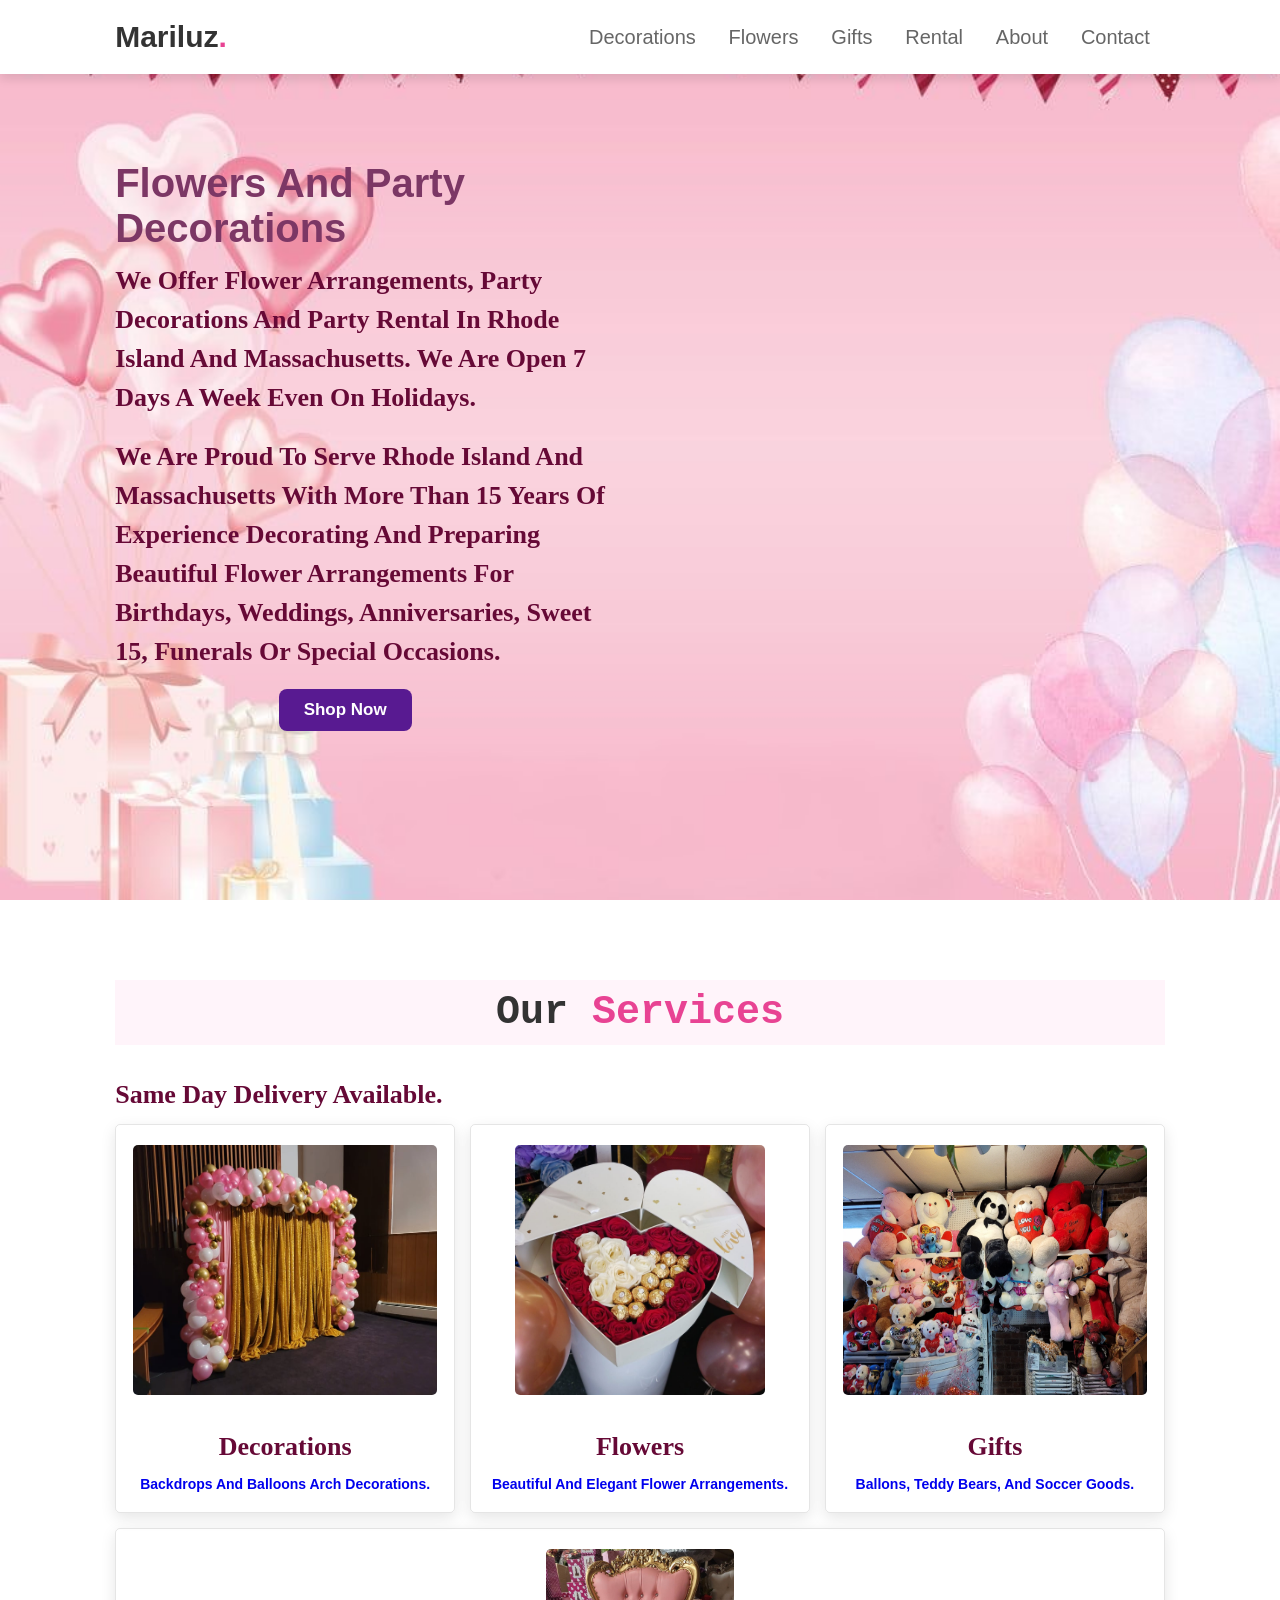
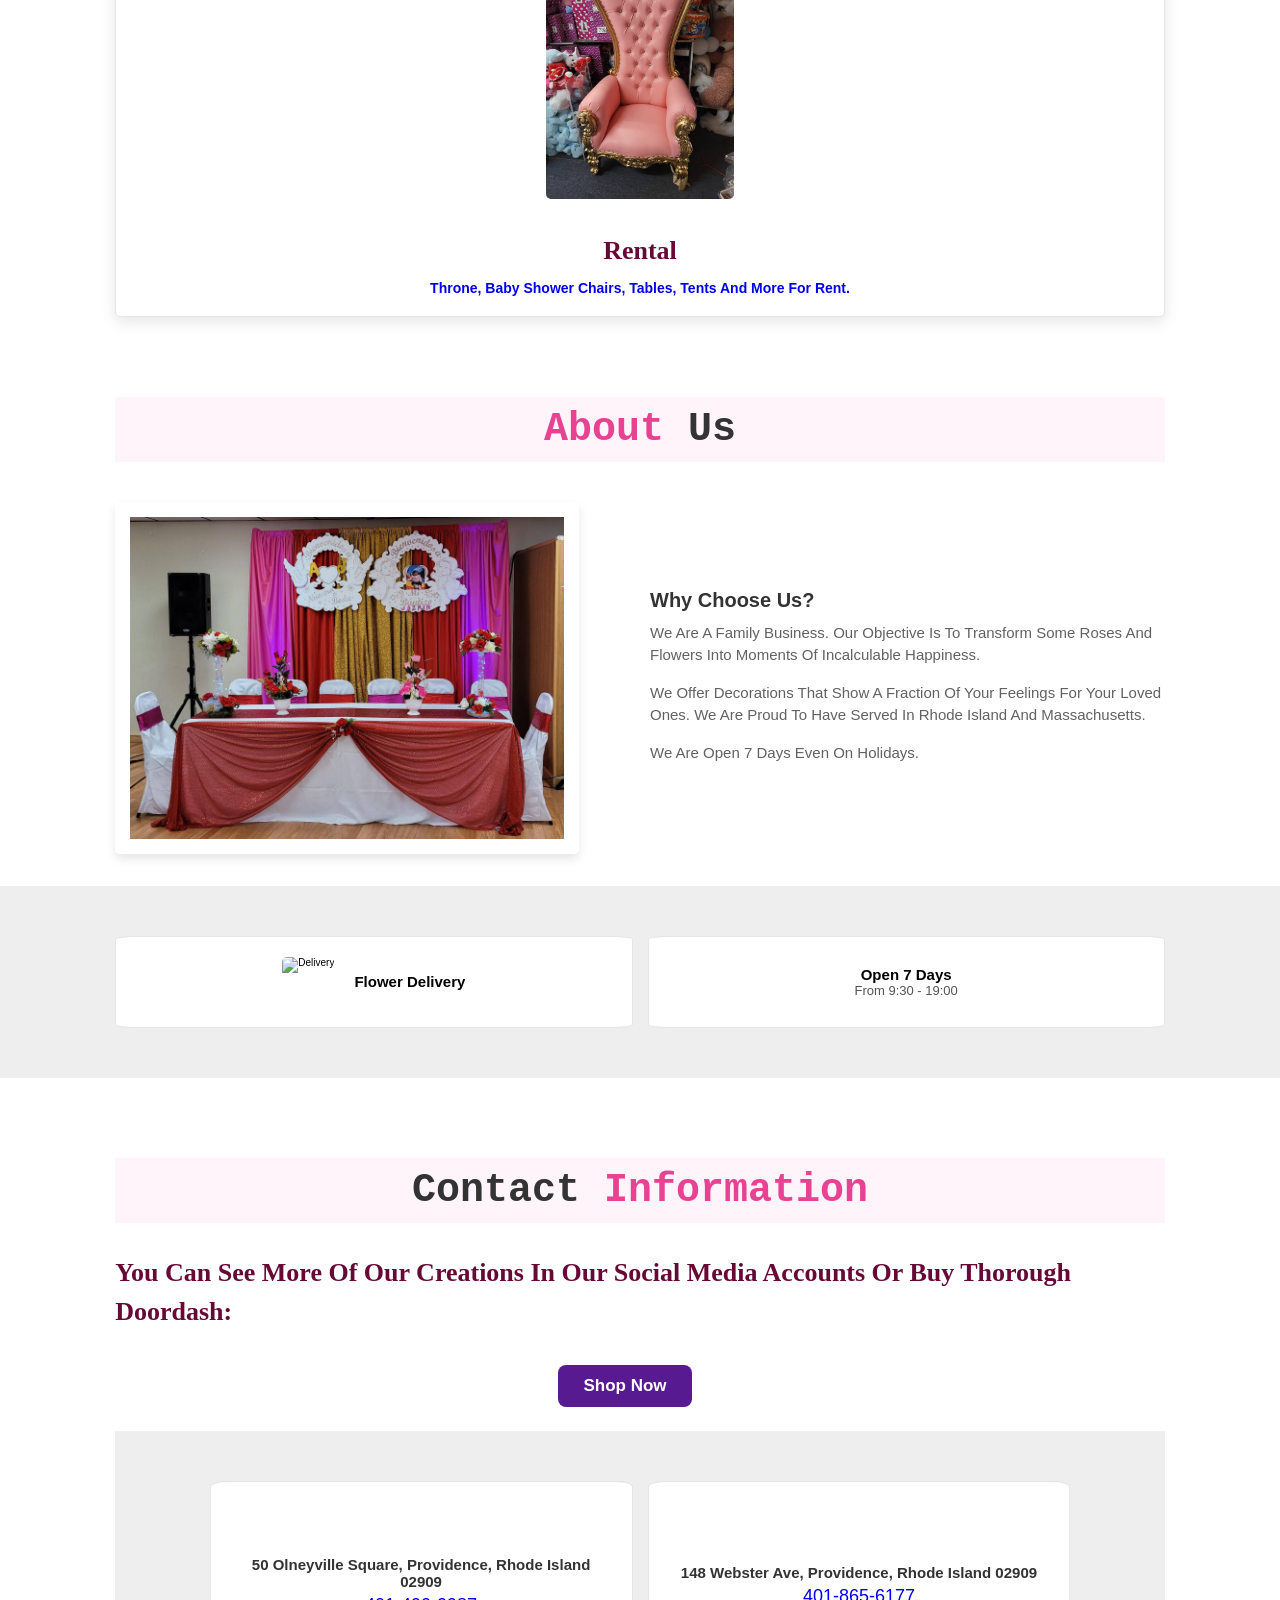
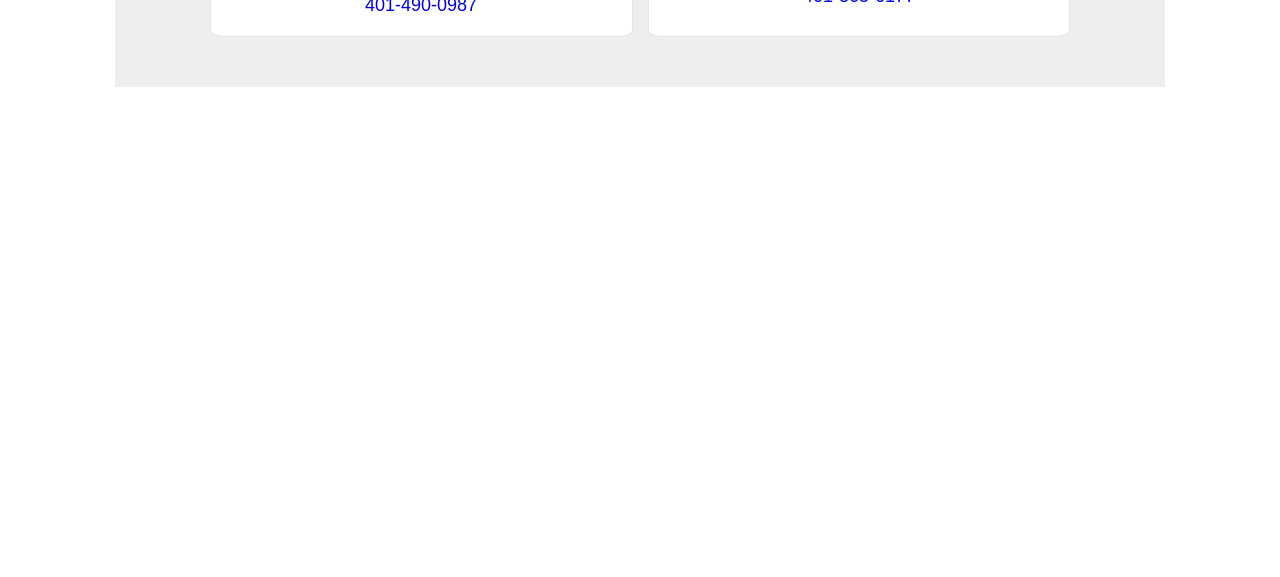
==== index.html @ 9512c8bc "one success" ====
<!DOCTYPE html>
<html lang="en">
<head>
    <meta charset="UTF-8">
    <meta name="description" content="Party decoration, flower arrangments for all occasion, party rentals and supplies">
    <meta name="keywords" content="party store ri, party store Providence, flowers rhode island, flowers Providence, flower shop Providence, balloons providence,  flowers delivery providence, soccer, soccer shoes, soccer jerseys, florist providence, party rental providence">
    <meta http-equiv="X-UA-Compatible" content="IE=edge">
    <meta name="viewport" content="width=device-width, initial-scale=1.0">
    
    <meta name="google-adsense-account" content="ca-pub-8000544434567908">
    <!-- <script async src="https://pagead2.googlesyndication.com/pagead/js/adsbygoogle.js?client=ca-pub-8000544434567908"
     crossorigin="anonymous"></script> -->
    <!-- icons -->

    <title>Providence Flowers | Providence Party Store | Mariluz Flowers</title>
    <link rel="icon" type="image/x-icon" href="images/favicon.ico">
    
    <!-- custom css file link  -->
    <link rel="stylesheet" href="css/style.css">

    <!-- Google tag (gtag.js) -->
    <script async src="https://www.googletagmanager.com/gtag/js?id=G-ZJQ5C1P7X4"></script>
    <script>
      window.dataLayer = window.dataLayer || [];
      function gtag(){dataLayer.push(arguments);}
      gtag('js', new Date());
      gtag('config', 'G-ZJQ5C1P7X4');
    </script>

</head>
    
    
    
<body>

<!-- header section starts  -->

<header>
   
    <!-- hamburger -->
    <input type="checkbox" id="toggler">
    <label for="toggler" class="fas fa-bars"></label>

    <a href="index.html"  class="logo">Mariluz<span>.</span></a>

    <nav class="navbar" id="navbar">
        <!-- <a href="index.html" name="home">Home</a> -->
        <a href="decoration.html">Decorations</a>
        <a href="flower.html" >Flowers</a>
        <a href="product.html" >Gifts</a>
        <a href="rental.html"  >Rental</a>
        <a href="about.html" >About</a>
        <a href="contact.html"  >contact</a>
    </nav>

</header>

<!-- header section ends -->

<!-- home section starts  -->

<section class="home" id="home">

    <div class="content">
        <h1>Flowers and party decorations</h1>
        
        <p class="mainContent">
            We offer Flower arrangements, party decorations and party rental in Rhode Island and Massachusetts. We are open 7 days a week even on holidays.
        </p>
         
        <p class="mainContent">
             We are proud to serve Rhode Island and Massachusetts with more than 15 years of experience decorating and preparing beautiful flower arrangements 
            for birthdays, weddings, anniversaries, sweet 15, funerals or special occasions.
        </p>

        

        <div class="icons">
            <a class="linka" aria-label="buy flowers" target="_blank" href="https://www.doordash.com/en/store/mariluz-flowers-providence-24097283/16437747/?srsltid=AfmBOoqF1djpuo4ibMfgCH9yrJblBRVkD_CzO4fcv3djT3o9sd60MWxJ">Shop now</a>

            <a target="_blank" aria-label="store location" href="https://www.google.com/maps/place/Luz+Flower+Shop+%2F+Mariluz+Party+Store/@41.816972,-71.443046,19z/data=!4m6!3m5!1s0x89e44590689c7245:0x16b77cd7745c9103!8m2!3d41.816972!4d-71.443046!16s%2Fg%2F1tm8f_jg?hl=es&entry=ttu&g_ep=EgoyMDI1MDUwNS4wIKXMDSoASAFQAw%3D%3D"><i class="fa-solid fa-location-dot"></i></a>
            <a href="https://www.instagram.com/flowers_2024.1/" aria-label="instagram page" target="_blank"> <i class="fa-brands fa-square-instagram" ></i></a>
            <a target="_blank" aria-label="facebook page" href="https://www.facebook.com/Mariluz-Flowers-and-Party-Store-100580744949807/"> <i class="fa-brands fa-square-facebook" ></i></a>
            
        </div>
        
            
       
            
    </div>

    <!-- <div class="content">
        
        
    </div> -->
    
</section>

<!-- Main section ends -->
<main>
<section class="products" id="products">
    
        <h2 class="heading"> our<span>  Services </span> </h2>
        <p class="mainContent">
            Same day delivery available.
        </p>

        <div class="box-container">

            <div class="box">
                <a href="decoration.html">
                    <div class="image">
                        <img src="images/cortinajeglobos.jpg" alt="backdrop decoration">
                    </div>
                    <div class="content">
                        <h2 class="mainContent">Decorations</h2>
                        <p class="pDescription">backdrops and balloons arch decorations. </p>
                    </div>
                </a>
            </div>

            <div class="box">
                <a href="flower.html">
                    <div class="image">
                        <img  src="images/heart1.jpg" alt="cake decoration">
                        
                    </div>
                    <div class="content">
                        <h2 class="mainContent">Flowers</h2>
                        <p class="pDescription">Beautiful and elegant flower arrangements. </p>
                    </div>
                </a>
            </div>
  

            <div class="box">
                <a href="product.html">
                    <div class="image">
                        <img src="images/teddybear.webp" alt="weeding decoration">
                    </div>
                    <div class="content">
                        <h2 class="mainContent">Gifts</h2>
                        <p class="pDescription">ballons, teddy bears, and soccer goods. </p>
                    </div>
                </a>
                
            </div>

            <div class="box">
                <a href="rental.html">
                    <div class="image">
                        <img src="images/throne1.jpg" alt="event decoration">
                    </div>
                    <div class="content">
                        <h2 class="mainContent">Rental</h2>
                        <p class="pDescription">Throne, baby shower chairs, tables, tents and more for rent. </p>
                    </div>
                </a>
                
            </div>

        </div>
    </section>
</main>

<!-- about section starts  -->
<section class="about" id="about">

    <h2 class="heading"> <span> about </span> us </h2>

    <div class="row">

        <div class="video-container">
            <img class="about" alt="party decoration"  src="images/decoration1.jpg">
            
        </div>

        <div class="content">
            <h3>why choose us?</h3>

            <p>We are a family business. Our objective is to transform 
                some roses and flowers into moments of incalculable happiness. </p>
            <p>We offer decorations that show a fraction of your feelings 
                for your loved ones. We are proud to have served in Rhode Island and Massachusetts.</p>
            <p> We are open 7 days even on holidays.</p>
            
        </div>

    </div>

</section>

<!-- about section ends -->

<!-- icons section starts  -->

<section class="icons-container">

    <div class="icons">
        <img src="images/icon-1.png" alt="delivery">
        <div class="info">
            <h2>Flower Delivery</h2>
            <span></span>
        </div>
    </div>

    <div class="icons">
        
        <div class="info">
            <h2>Open 7 days</h2>
            <span> from 9:30 - 19:00</span>
        </div>
    </div>
   
</section>

<!-- icons section ends -->


<!-- footer section starts  -->

<section class="footer">
    <h2 class="heading"> Contact  <span> information </span> </h2>
    <p class="mainContent">
        You can see more of our creations in our social media accounts
        or buy thorough Doordash:
    </p>

    <div class = "container">
      <div class = "footer-links">
        <div class="icons">
            <a class="linka" aria-label="buy flowers here" target="_blank" href="https://www.doordash.com/en/store/mariluz-flowers-providence-24097283/16437747/?srsltid=AfmBOoqF1djpuo4ibMfgCH9yrJblBRVkD_CzO4fcv3djT3o9sd60MWxJ">Shop now</a>
            <a href="https://www.instagram.com/flowers_2024.1/" aria-label="instagram page"  target="_blank"> <i class="fa-brands fa-square-instagram" ></i></a>
            <a target="_blank" aria-label="facebook page" href="https://www.facebook.com/Mariluz-Flowers-and-Party-Store-100580744949807/"> <i class="fa-brands fa-square-facebook" ></i></a>

        </div>
      </div>
    </div>

    <section class="icons-container">
        
        <div class="icons">
            <div class="info">
                <a target="_blank" href="https://www.google.com/maps/place/Luz+Flower+Shop+%2F+Mariluz+Party+Store/@41.816972,-71.443046,19z/data=!4m6!3m5!1s0x89e44590689c7245:0x16b77cd7745c9103!8m2!3d41.816972!4d-71.443046!16s%2Fg%2F1tm8f_jg?hl=es&entry=ttu&g_ep=EgoyMDI1MDUwNS4wIKXMDSoASAFQAw%3D%3D"><i class="fa-solid fa-location-dot"></i></a>
                <h3>50 Olneyville square, Providence, Rhode Island 02909</h3>
                <a class="phone" href="tel:4014900987"> 401-490-0987</a>
            </div>
        </div>

        <div class="icons">
            
            <div class="info">
                <a target="_blank" aria-label="148 location" href="https://www.google.com/maps/place/Mariluz+flowers+and+party+store/@41.8116459,-71.4498036,19z/data=!4m14!1m7!3m6!1s0x89e44590689c7245:0x16b77cd7745c9103!2sLuz+Flower+Shop+%2F+Mariluz+Party+Store!8m2!3d41.816972!4d-71.443046!16s%2Fg%2F1tm8f_jg!3m5!1s0x89e445d3ef99d48b:0xcc266418ea446025!8m2!3d41.8116891!4d-71.4496398!16s%2Fg%2F11ngtk45c9?hl=es&entry=ttu&g_ep=EgoyMDI1MDUwNS4wIKXMDSoASAFQAw%3D%3D"><i class="fa-solid fa-location-dot"></i></a>
                <h3>148 Webster ave, Providence, Rhode Island 02909</h3>
                <a class="phone" aria-label="call us" href="tel:4018656177"> 401-865-6177</a>
            </div>
        </div>
    </section>

    <div  class="map" >
        <iframe title="Map location" src="https://www.google.com/maps/embed?pb=!1m18!1m12!1m3!1d312.5542739564321!2d-71.44295833419567!3d41.816795294513454!2m3!1f0!2f0!3f0!3m2!1i1024!2i768!4f13.1!3m3!1m2!1s0x89e44590689c7245%3A0x16b77cd7745c9103!2sLuz%20Flower%20Shop%20%2F%20Mariluz%20Party%20Store!5e0!3m2!1ses!2sus!4v1638901037108!5m2!1ses!2sus" 
            height="450" style="border:0;" allowfullscreen="" loading="lazy"></iframe>
    
        <iframe title="Map location" src="https://www.google.com/maps/embed?pb=!1m18!1m12!1m3!1d1486.8753997010883!2d-71.44927118431549!3d41.81212847942466!2m3!1f0!2f0!3f0!3m2!1i1024!2i768!4f13.1!3m3!1m2!1s0x89e445d3ef99d48b%3A0xcc266418ea446025!2sMariluz%20flowers%20and%20party%20store!5e0!3m2!1sen!2sus!4v1645406122383!5m2!1sen!2sus" 
            height="450" style="border:0;" allowfullscreen="" loading="lazy"></iframe>
    </div>
    


</section>
<!-- footer section ends -->
    <script src="https://kit.fontawesome.com/144b79d90d.js" crossorigin="anonymous"></script>

</body>
</html>
---- css/style.css ----
:root{
    --pink:#e84393;
    --pink2:#9e225e;
    --white-smoke: #f0f0f0;
    --black: #191b17;
    --mount-meadow: #1bbc9c;
    --transition: all 0.5s ease-in-out;

}

*{
    margin:0; padding:0;
    box-sizing: border-box;
    font-family: Verdana, Geneva, Tahoma, sans-serif;
    outline: none; border:none;
    text-decoration: none;
    text-transform: capitalize;
    transition: .2s linear;
}

html{
    font-size: 62.5%;
    scroll-behavior: smooth;
    scroll-padding-top: 6rem;
    overflow-x: hidden;
}

section{
    padding:0rem 9%;
    
}

img {
    max-width: 90%;
    height: auto;
}

.linka{

    background-color: #581a91;
    color: white;
    font-size: 1.7rem;
    padding: 11px 25px;
    text-align: center;
    text-decoration: none;
    display: inline-block;
    border-radius: 8px;
    margin-right: 10px;
    font-weight: bold;
}
.linka:hover{
    color: white;
    background-color: rgb(155, 14, 160);

}



.heading{
    font-family: 'Courier New', Courier, monospace;
    text-align: center;
    font-size: 4rem;
    color:#333;
    padding:1rem;
    margin-top: 8rem;
    margin-bottom: 2rem;
    background:rgba(255, 51, 153,.05);
}

.heading span{
    font-family: 'Courier New', Courier, monospace;
    color:var(--pink);
    
}



.btn{
    display: inline-block;
    margin-top: 1rem;
    border-radius: 5rem;
    background:#333;
    color:#fff;
    padding:.9rem 3.5rem;
    cursor: pointer;
    font-size: 1.7rem;
}

.btn:hover{
    background:var(--pink);
}

header{
    position: fixed;
    top:0; left:0; right:0;
    background:#fff;
    padding:2rem 9%;
    display: flex;
    align-items: center;
    justify-content: space-between;
    z-index: 1000;
    box-shadow: 0 .5rem 1rem rgba(0,0,0,.1);
}

header .logo{
    font-size: 3rem;
    color:#333;
    font-weight: bolder;
}

header .logo span{
    color:var(--pink);
}

header .navbar a{
    font-size: 2rem;
    padding:0 1.5rem;
    color:#666;
}

header .navbar a:hover{
    color:var(--pink);
    background: grey;
}

.navactive{
    color:var(--pink)!important;
}

header .icons a{
    font-size: 2.5rem;
    color:#333;
    margin-left: 1.5rem;
}

header .icons a:hover{
    color:var(--pink);
}

header #toggler{
    display: none;
}

header .fa-bars{
    font-size: 3rem;
    color:#333;
    border-radius: .5rem;
    padding:.5rem 1.5rem;
    cursor: pointer;
    border:.1rem solid rgba(0,0,0,.3);
    display: none;
}

.home{
    display: flex;
    align-items: center;
    min-height: 100vh;
    background:url(../images/partybackground.jpg) no-repeat;
    background-size: cover;
    background-position: center;
}

.home .content{
    max-width: 50rem;
}

.home .content h1{
    font-size: 4rem;
    color:rgb(124, 55, 101);
}

.home .content h3{
    font-size: 3rem;
    color:rgb(170, 87, 143);
}

/* icons */

.icons{
    display: flex;
    justify-content: center;
}

.fa-brands, .fa-solid{
    padding-right: 10px;
    color: #581a91;
    font-size: 5rem;
    
}

.fa-solid{
    font-size: 4.6rem;
}


.fa-brands:hover, .fa-solid:hover{
    color: rgb(155, 14, 160);
}





/* p */

.mainContent {
    font-size: 2.6rem;
    color: #660936;
    padding:1rem 0;
    line-height: 1.5;
    font-family: Georgia, 'Times New Roman', Times, serif;
    font-weight: bold;
}

.home .content span{
    /* font-family: Georgia, 'Times New Roman', Times, serif; */
    font-size: 2.6rem;
    color:var(--pink2);
    padding: 1rem 0;
    line-height: 1.5;
}


.about .row{
    display: flex;
    align-items: center;
    gap:2rem;
    flex-wrap: wrap;
    padding:2rem 0;
    padding-bottom: 3rem;
}

.about .row .video-container{
    flex:1 1 40rem;
    position: relative;
}

.about .row .video-container .about{
    width:100%;
    border:1.5rem solid #fff;
    border-radius: .5rem;
    box-shadow: 0 .5rem 1rem rgba(0,0,0,.1);
    height: 100%;
    object-fit: cover;
}

.about .row .video-container h3{
    position: absolute;
    top:50%; transform: translateY(-50%);
    font-size: 3rem;
    background:#fff;
    width:100%;
    padding:1rem 2rem;
    text-align: center;
    mix-blend-mode: screen;
}

.about .row .content{
    flex:1 1 40rem;
}

.about .row .content h3{
    font-size: 2rem;
    color:#333;
}

.about .row .content p{
    font-size: 1.5rem;
    color:rgb(99, 97, 97);
    padding:.5rem 0;
    padding-top: 1rem;
    line-height: 1.5;
}

.icons-container{
    background:#eee;
    display: flex;
    flex-wrap: wrap;
    gap:1.5rem;
    padding-top: 5rem;
    padding-bottom: 5rem;
}

.icons-container .icons{
    background:#fff;
    border:.1rem solid rgba(0,0,0,.1);

    padding:2rem;
    display: flex;
    align-items: center;
    border-radius: 4%;
    flex:1 1 25rem;
}

.icons-container .icons img{
    height:5rem;
    margin-right: 2rem;
}

.icons-container .icons h3{
    color:#333;
    padding-bottom: .5rem;
    font-size: 1.5rem;
}

.icons-container .icons span{
    color:#555;
    font-size: 1.3rem;
}

.products .box-container{
    display: flex;
    flex-wrap: wrap;
    gap:1.5rem;
}

.products .box-container .box{
    flex:1 1 30rem;
    box-shadow: 0 .5rem 1.5rem rgba(0,0,0,.1);
    border-radius: .5rem;
    border:.1rem solid rgba(0,0,0,.1);
    position: relative;    
}

.products .box-container .box .discount{
    position: absolute;
    top:1rem; left:1rem;
    padding:.7rem 1rem;
    font-size: 2rem;
    color:var(--pink);
    background:rgba(255, 51, 153,.05);
    z-index: 1;
    border-radius: .5rem;
}

.products .box-container .box .image{
    position: relative;
    text-align: center;
    padding-top: 2rem;
    overflow:hidden;
}

.products .box-container .box .image img{
    height:25rem;
}

.products .box-container .box:hover .image img{
    transform: scale(1.1);
}

.products .box-container .box .image .icons{
    position: absolute;
    bottom:-7rem; left:0; right:0;
    display: flex;
}

/* .products .box-container .box:hover .image .icons{
   bottom: 0;
} */

.products .box-container .box .image .icons a{
    height: 5rem;
    line-height: 5rem;
    font-size: 2rem;
    width:50%;
    background:var(--pink);
    color:#fff;
}

.products .box-container .box .image .icons .cart-btn{
    border-left: .1rem solid #fff7;
    border-right: .1rem solid #fff7;
    width: 100%;
}

.products .box-container .box .image .icons a:hover{
    background:#333;
}

.products .box-container .box .content{
    padding:2rem;
    text-align: center;
}

.products .box-container .box .content h3{
    font-size: 2.5rem;
    color:#333;
}

.products .box-container .box .content .price{
    font-size: 2.5rem;
    color:var(--pink);
    font-weight: bolder;
    padding-top: 1rem;
}

.products .box-container .box .content .price span{
    font-size: 1.5rem;
    color:#999;
    font-weight: lighter;
    text-decoration: line-through;
}

.review .box-container{
    display: flex;
    flex-wrap: wrap;
    gap:1.5rem;
}

.review .box-container .box{
    flex:1 1 30rem;
    box-shadow: 0 .5rem 1.5rem rgba(0,0,0,.1);
    border-radius: .5rem;
    padding:3rem 2rem;
    position: relative;
    border:.1rem solid rgba(0,0,0,.1);
}

.review .box-container .box .fa-quote-right{
    position: absolute;
    bottom:3rem; right:3rem;
    font-size: 6rem;
    color:#eee;
}

.review .box-container .box .stars i{
    color:var(--pink);
    font-size: 2rem;
}

.review .box-container .box p{
    color:#999;
    font-size: 1.5rem;
    line-height: 1.5;
    padding-top: 2rem;
}

.review .box-container .box .user{
    display: flex;
    align-items: center;
    padding-top: 2rem;
}

/* images */
img {
    border-radius: 5px;
}

.pDescription {
    font-size: 1.4rem;
    font-weight: bold;
    font-family: Verdana, Geneva, Tahoma, sans-serif;
}

.review .box-container .box .user img{
    height:6rem;
    width:6rem;
    border-radius: 50%;
    object-fit: cover;
    margin-right: 1rem;
}

.review .box-container .box .user h3{
    font-size: 2rem;
    color:#333;
}

.review .box-container .box .user span{
    font-size: 1.5rem;
    color:#999;
}

.contact .row{
    display: flex;
    flex-wrap: wrap-reverse;
    gap:1.5rem;
    align-items: center;
}

.contact .row form{
    flex:1 1 40rem;
    padding:2rem 2.5rem;
    box-shadow: 0 .5rem 1.5rem rgba(0,0,0,.1);
    border:.1rem solid rgba(0,0,0,.1);
    background: #fff;
    border-radius: .5rem;
}

.contact .row .image{
    flex:1 1 40rem;
}

.contact .row .image img{
    width: 100%;
}

.phone {
    font-size: large;
}

.icons{
    text-align: center;
 
   
    display: flex;
    justify-content: center;
    align-items: center;
  
}


.footer .box-container{
    display: flex;
    flex-wrap: wrap;
    gap:1.5rem;
}

.footer .box-container .box{
    flex:1 1 25rem;
}

.footer .box-container .box h3{
    color:#333;
    font-size: 2.5rem;
    padding:1rem 0;
}

.footer .box-container .box a{
    display: block;
    color:#666;
    font-size: 1.5rem;
    padding:1rem 0;
}

.footer .box-container .box a:hover{
    color:var(--pink);
    text-decoration: underline;
}

.footer .box-container .box  img{
    margin-top: 1rem;
}

.footer .credit{
    text-align: center;
    padding:1.5rem;
    margin-top: 1.5rem;
    padding-top: 2.5rem;
    font-size: 2rem;
    color:#333;
    border-top: .1rem solid rgba(0,0,0,.1);
    padding-bottom: 9rem;
}

.footer .credit span{
    color:var(--pink);
}

.footer .box-container .contact{
    text-align: center;
}

.footer .map {
    text-align: center;
    display: flex;
}
.footer .map iframe{
    margin:2rem;
    width: 90%;
}

.footer-links{
    font-size: 1rem;
    display: flex;
    justify-content: center;
    margin: 1.6rem 0;
    margin-top: 1.6rem;
}



/* media queries  */
@media (max-width:991px){
    
    html{
        font-size: 55%;
    }

    header{
        padding:2rem;
    }

     section{
        padding-top: 2rem;
    } 

    .home{
        background-position: left;
    }

}

@media (max-width:768px){
    header {
        flex-direction: row-reverse;
    }
    

    header .fa-bars{
        display: block;
    }

    header .navbar{
        position:absolute;
        top:100%; left:0; right:0;
        background:#eee;
        border-top: .1rem solid rgba(0,0,0,.1);
        clip-path: polygon(0 0, 100% 0, 100% 0, 0 0);
    }

    header #toggler:checked ~ .navbar{
        opacity: 0.9;
        clip-path:polygon(0 0, 100% 0, 100% 100%, 0% 100%);
    }

    header .navbar a{
        text-align: center;
        margin:1.5rem;
        padding:1.5rem;
        background:#fff;
        border:.1rem solid rgba(0,0,0,.1);
        display: block;
        font-weight: bold;
    }

    .home .content h3{
        font-size: 3rem;
    }

    .home .content span{
        font-size: 2.5rem;
    }

    .icons-container .icons h3{
        font-size: 2rem;
    }
    
    .icons-container .icons span{
        font-size: 1.7rem;
    }
    
    .footer .map {
        display: block;
    }
    
}

@media (max-width:450px){
    

    html{
        font-size: 50%;
    }

    .heading{
        font-size: 3rem;
    }

    
}
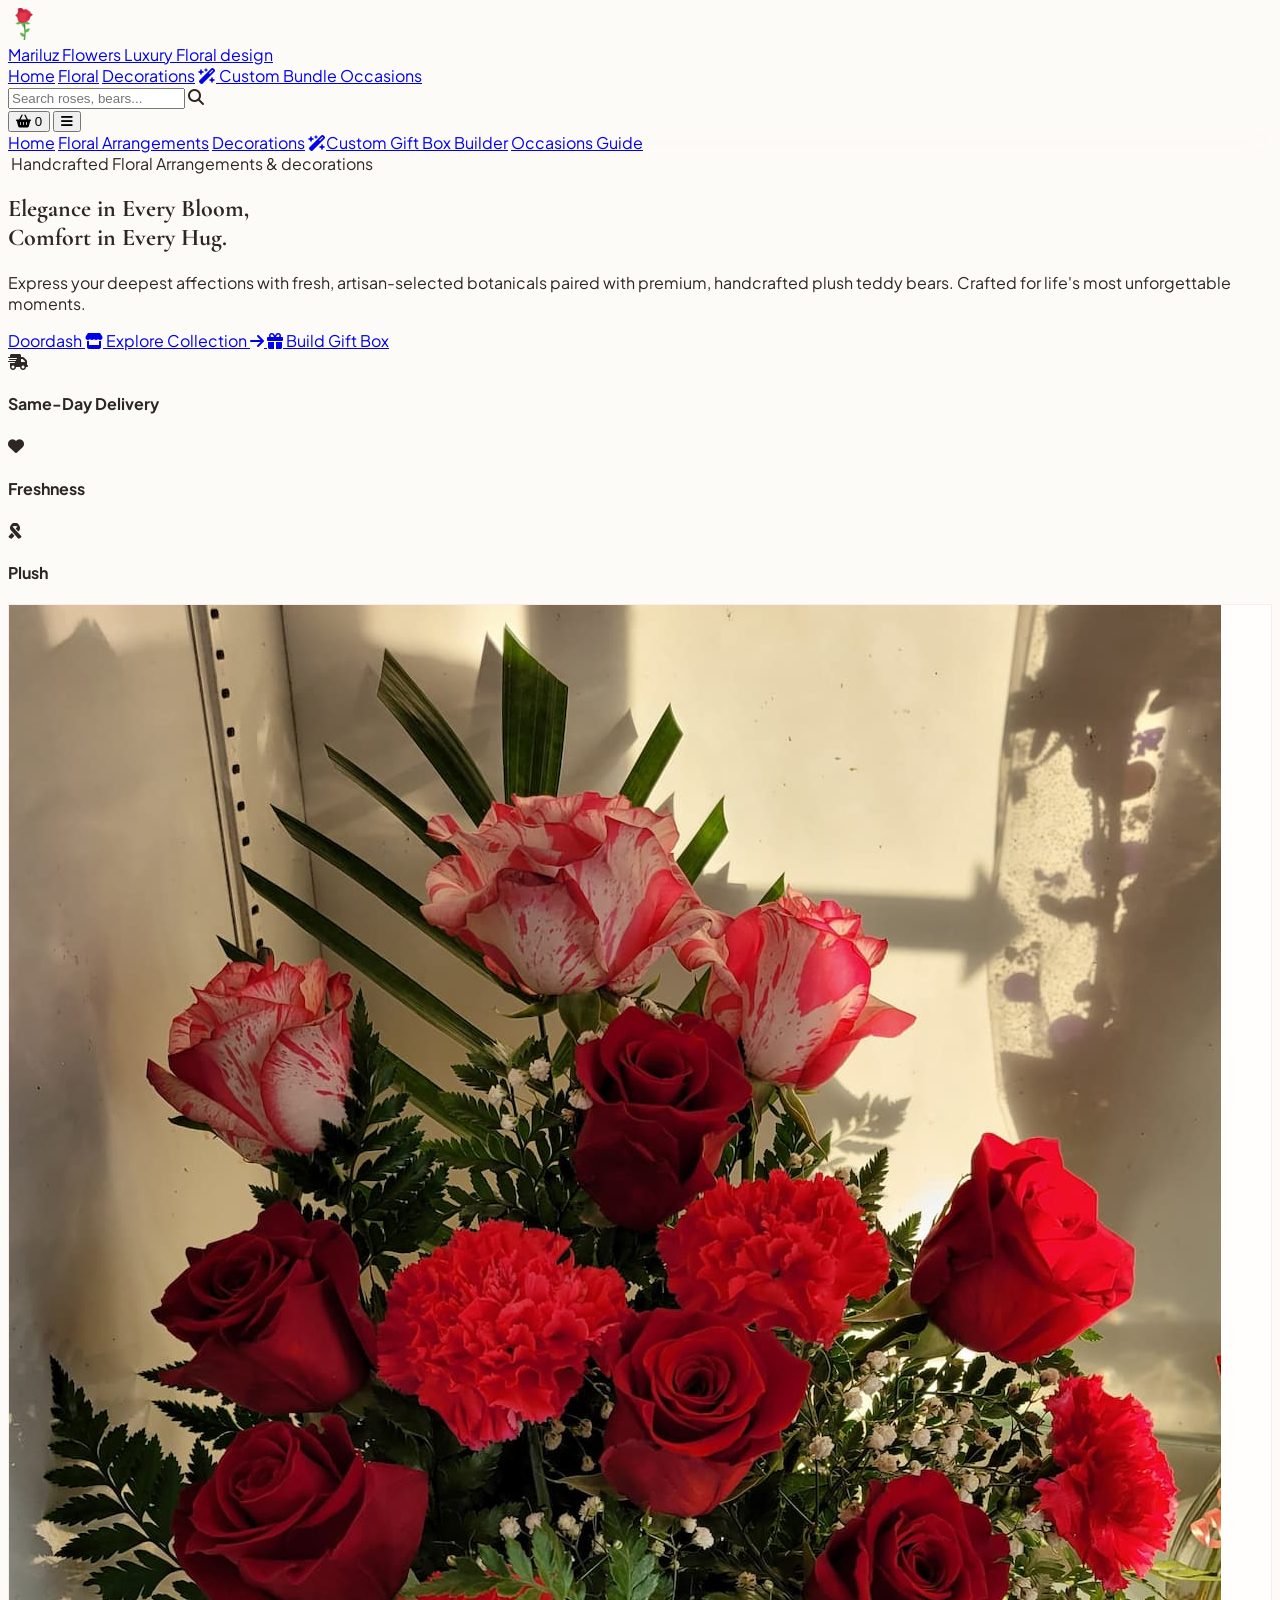
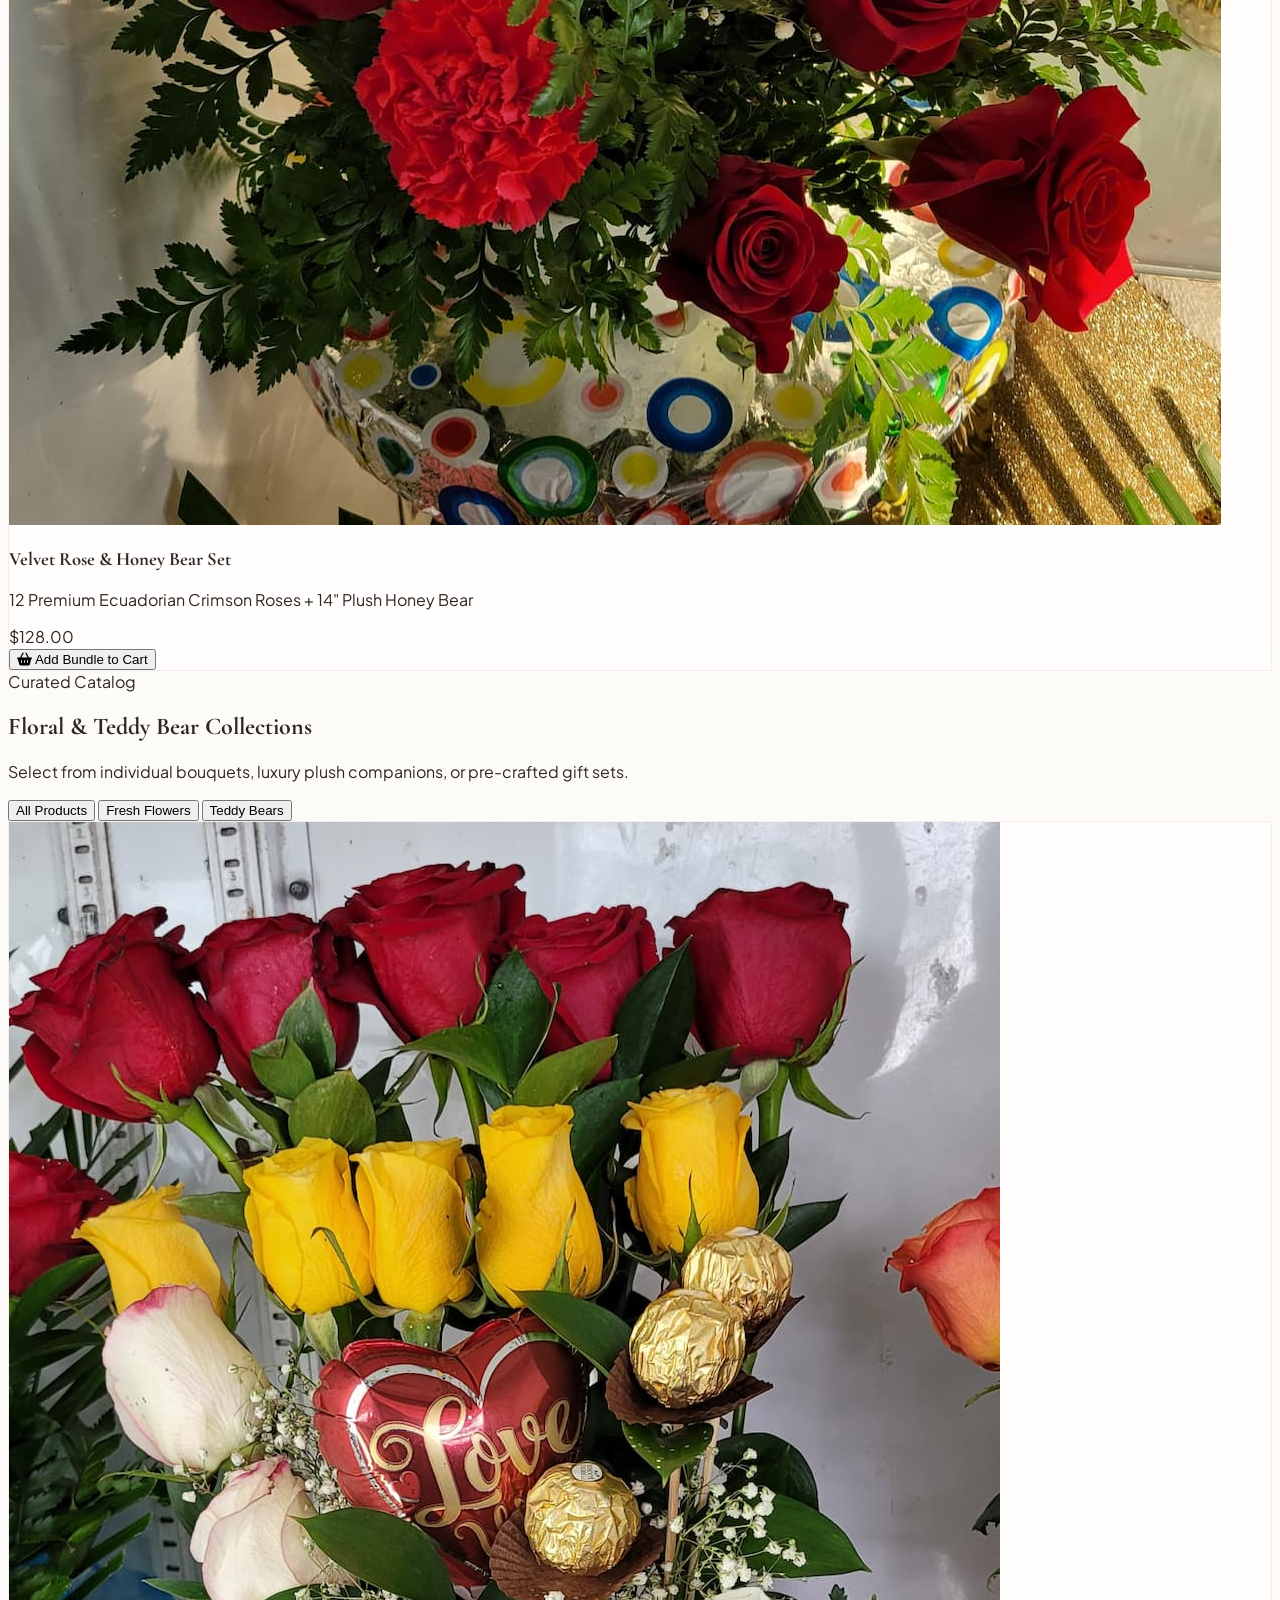
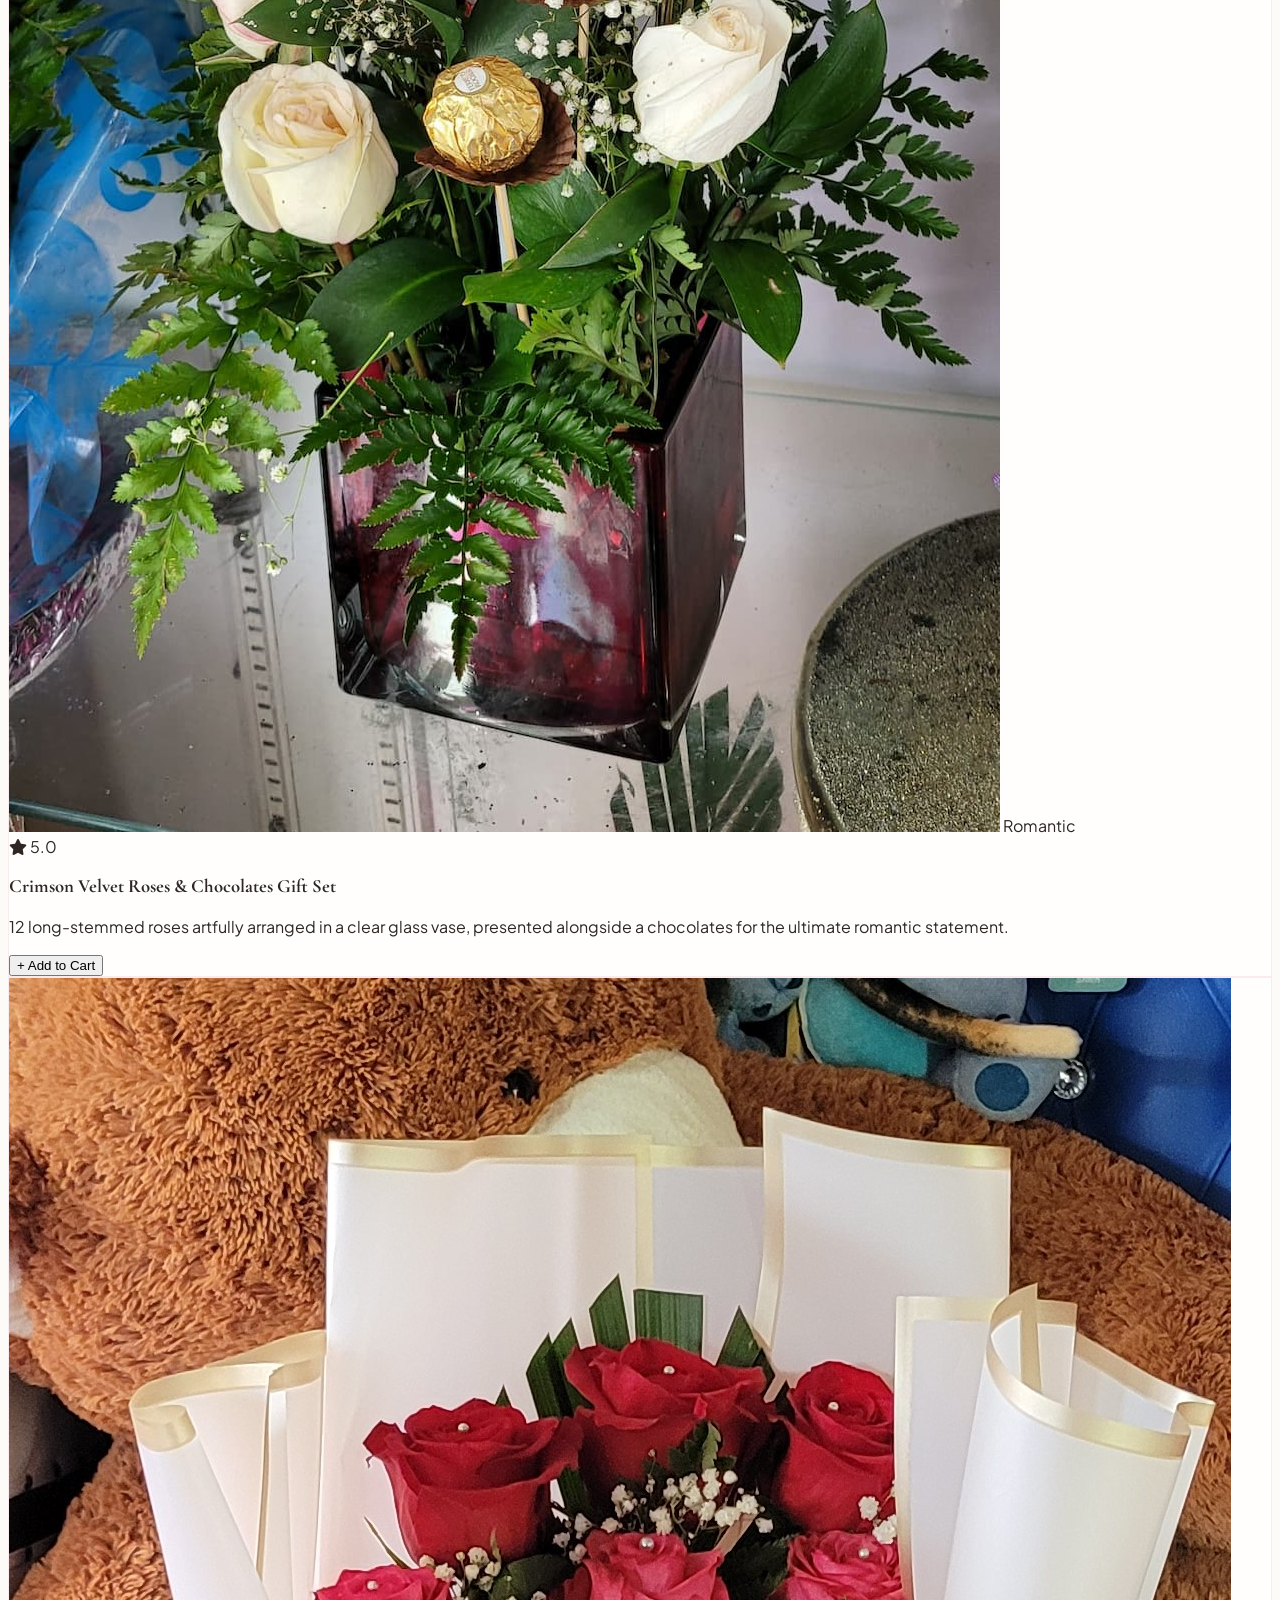
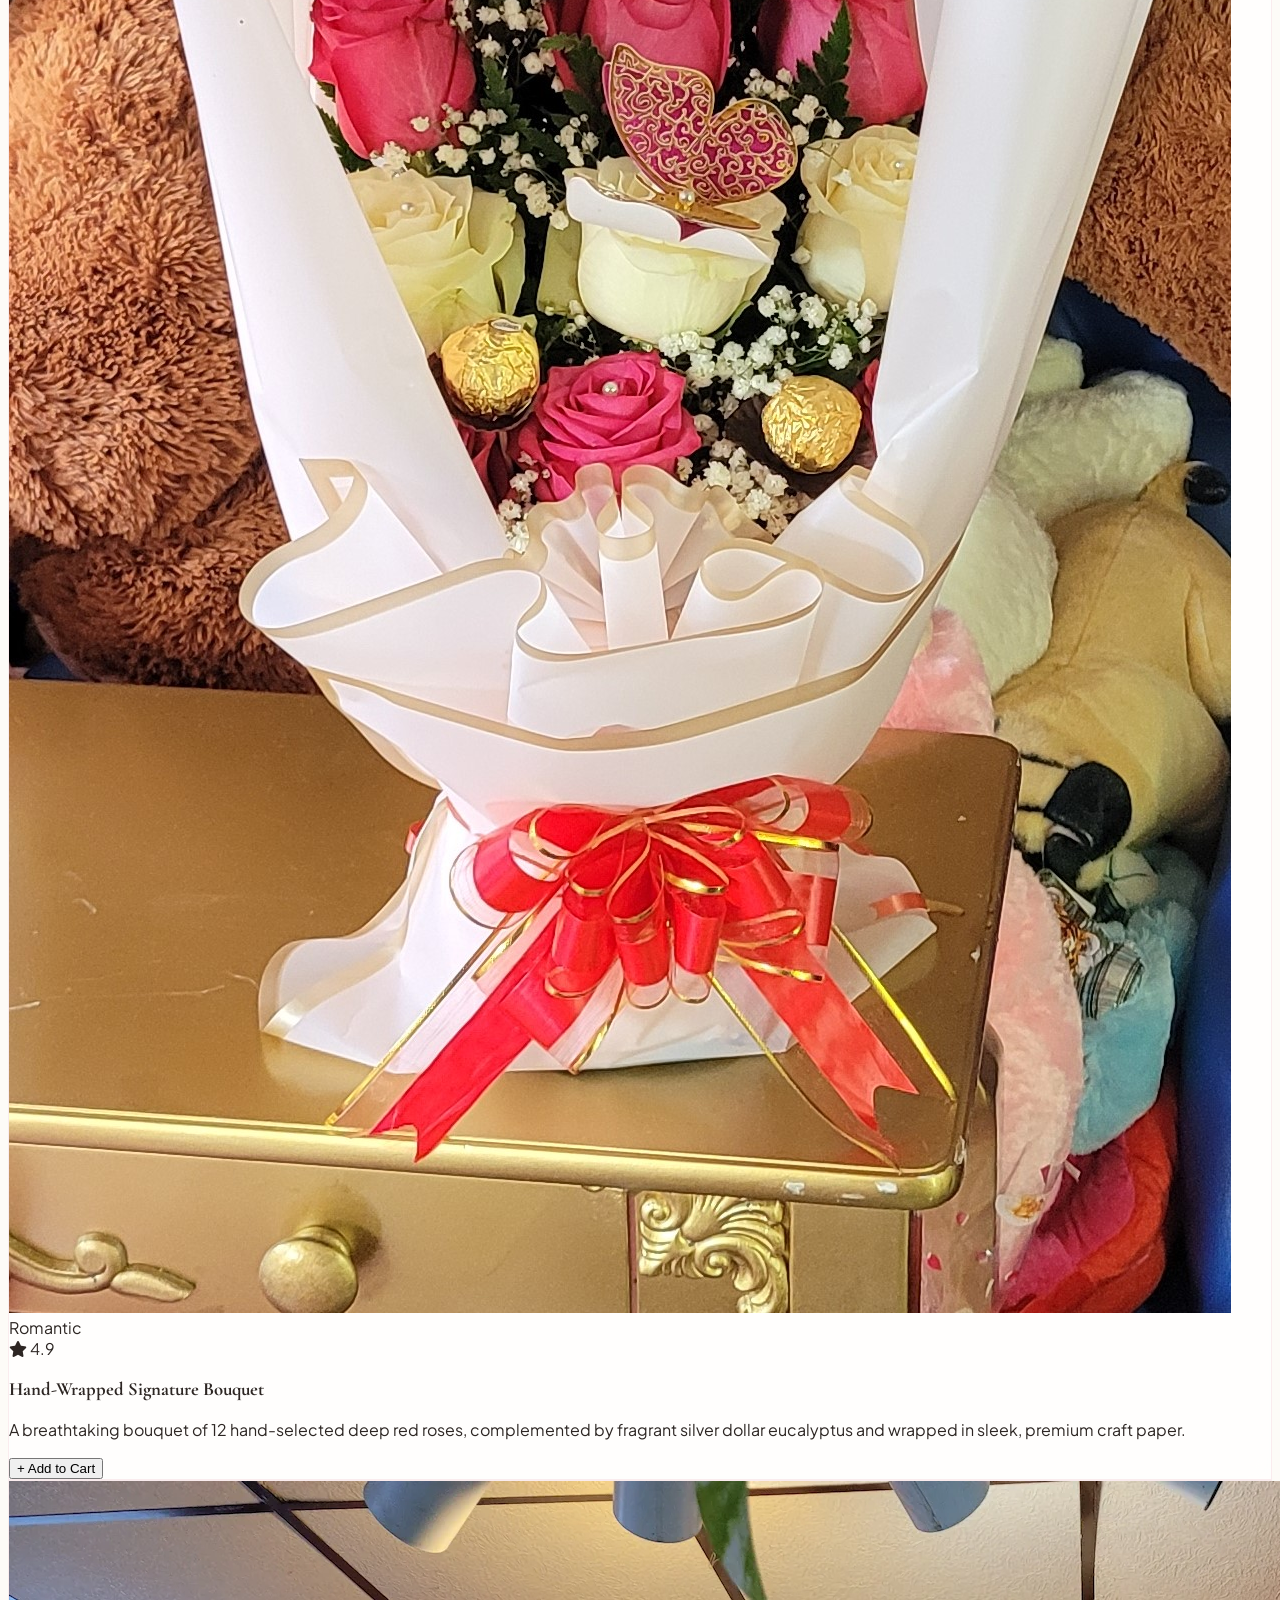
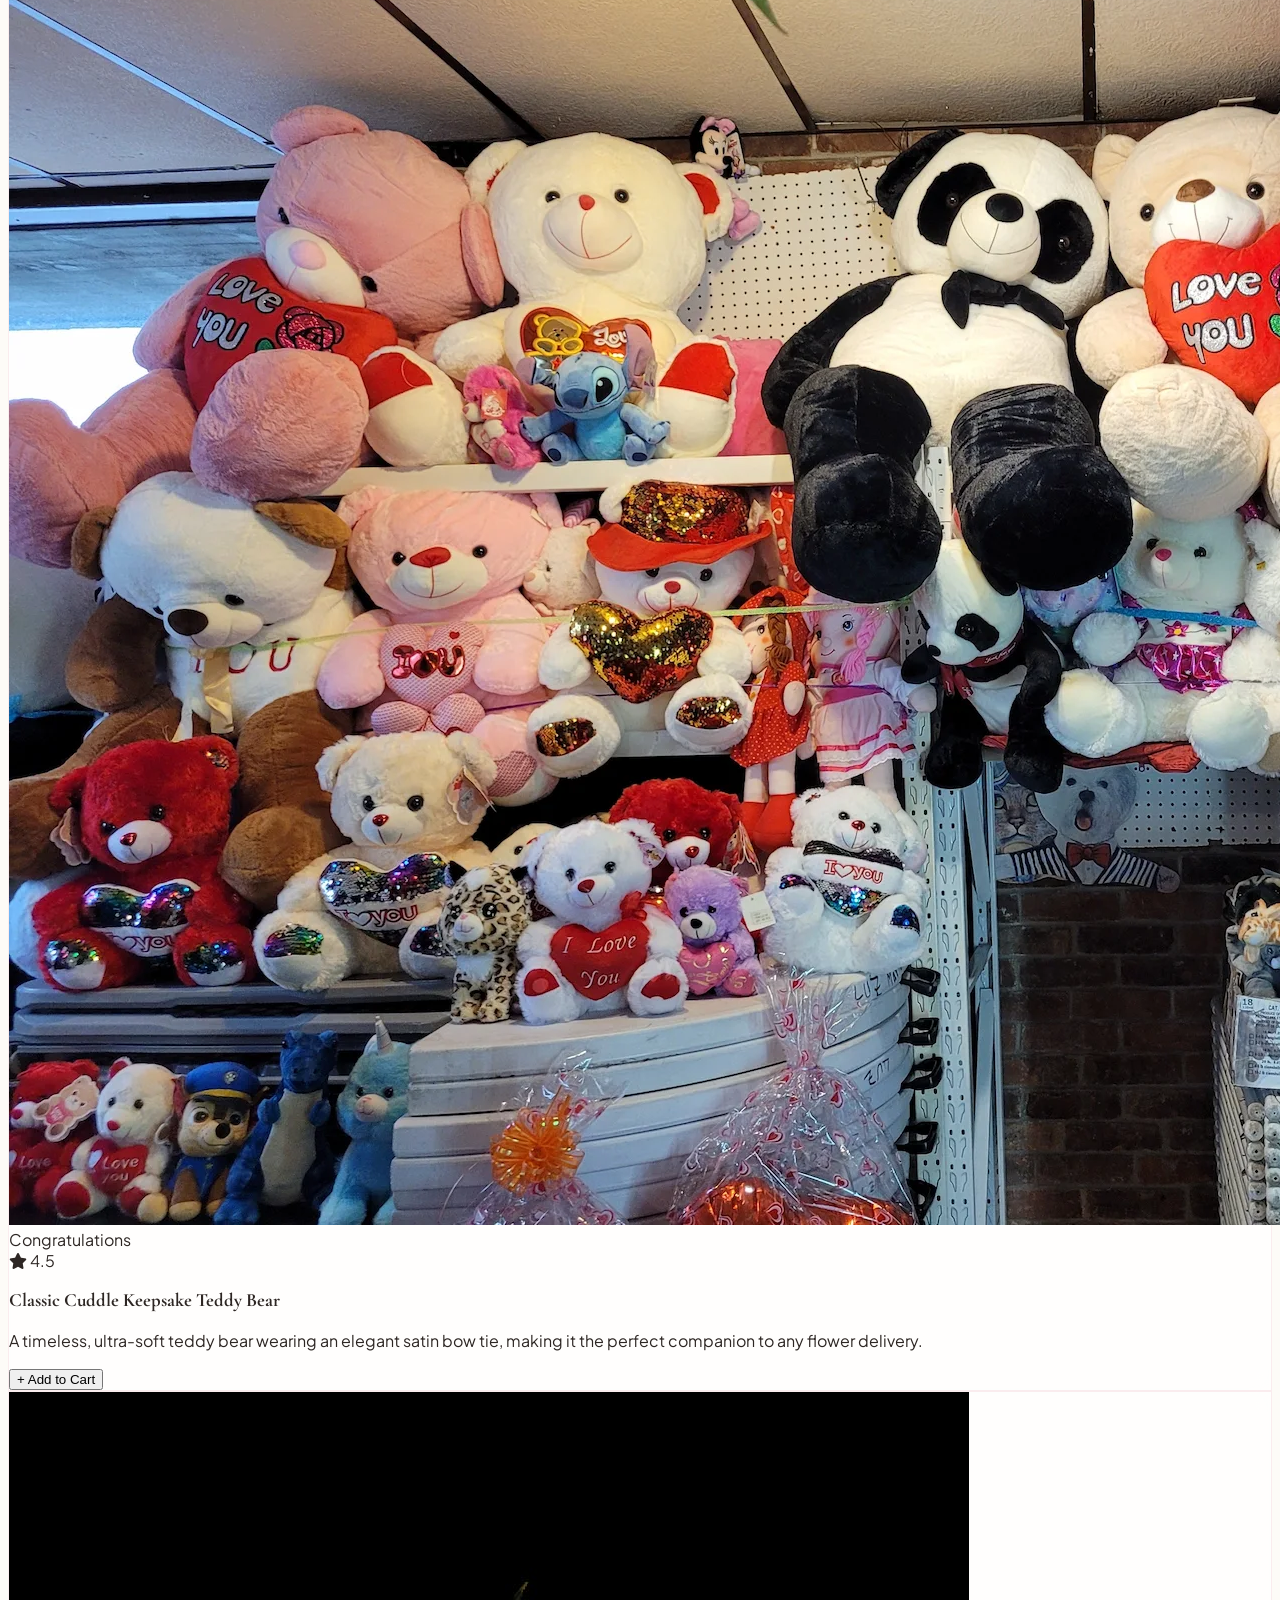
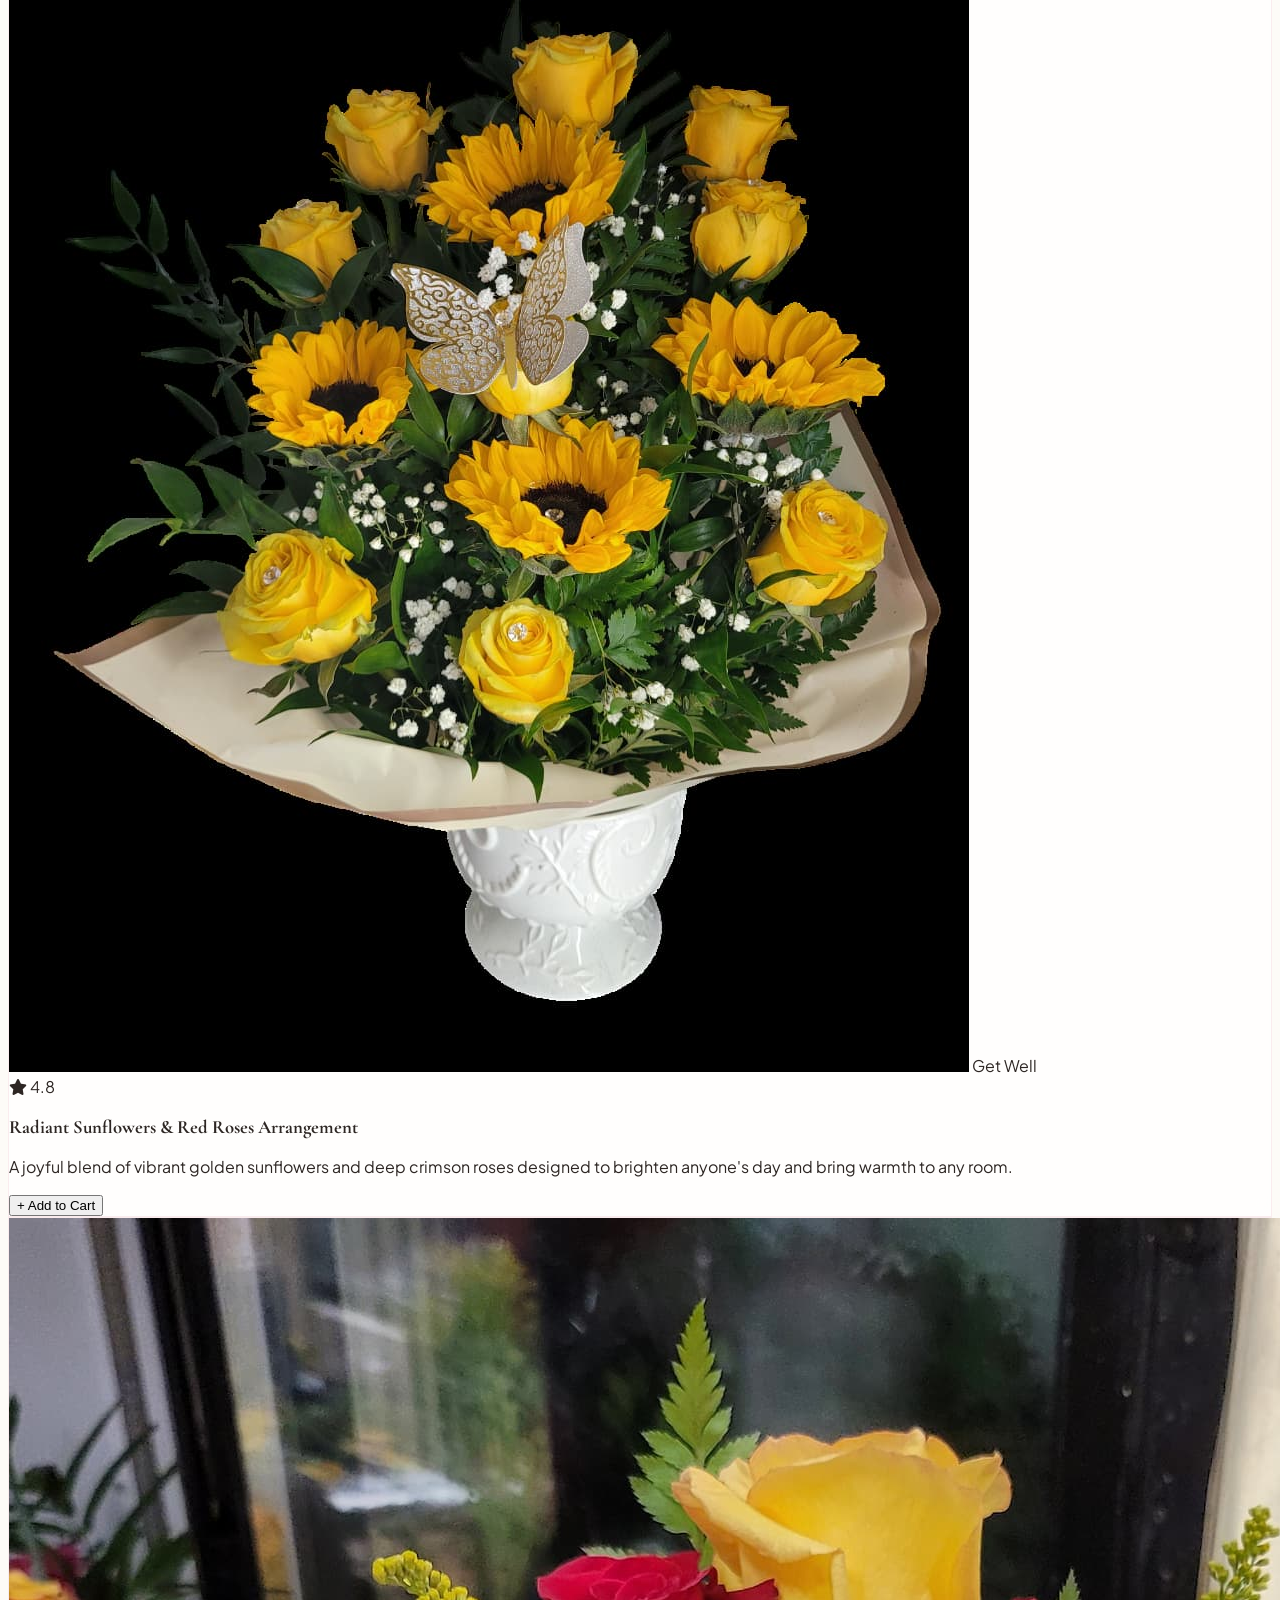
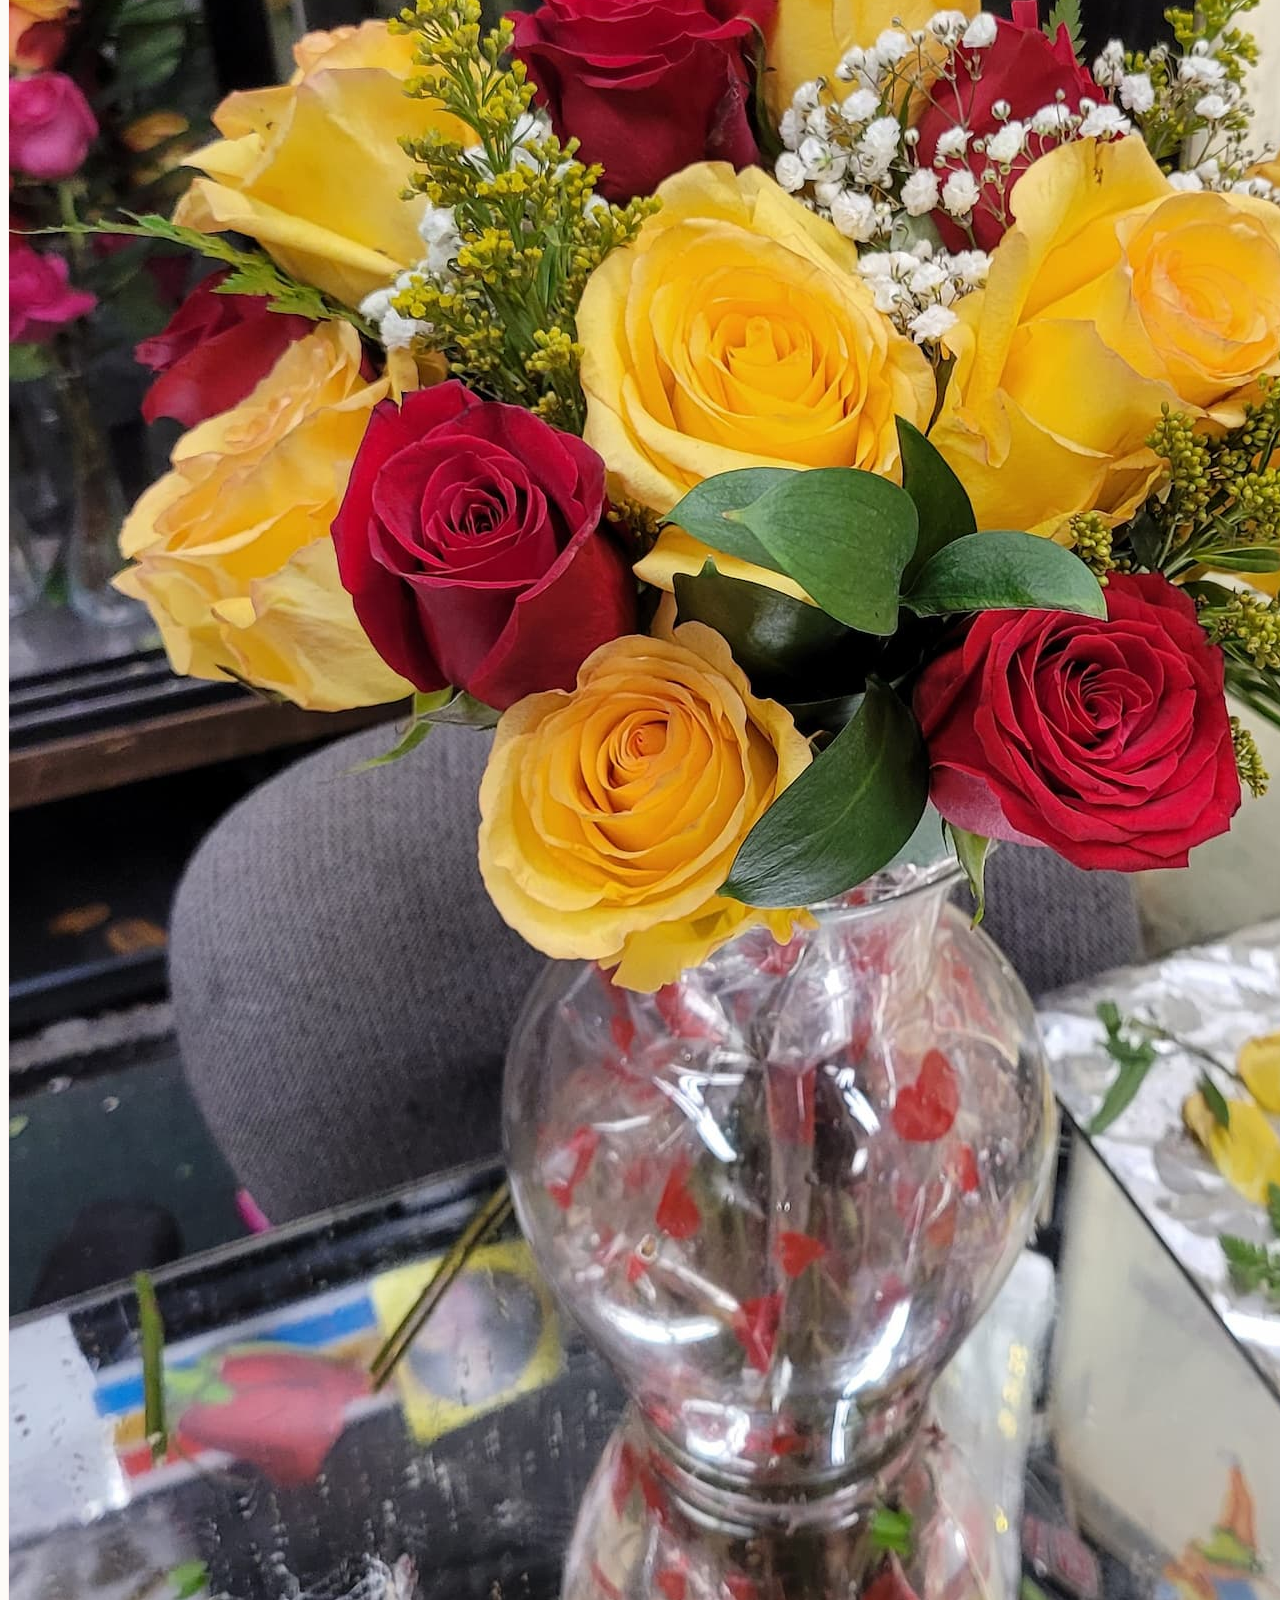
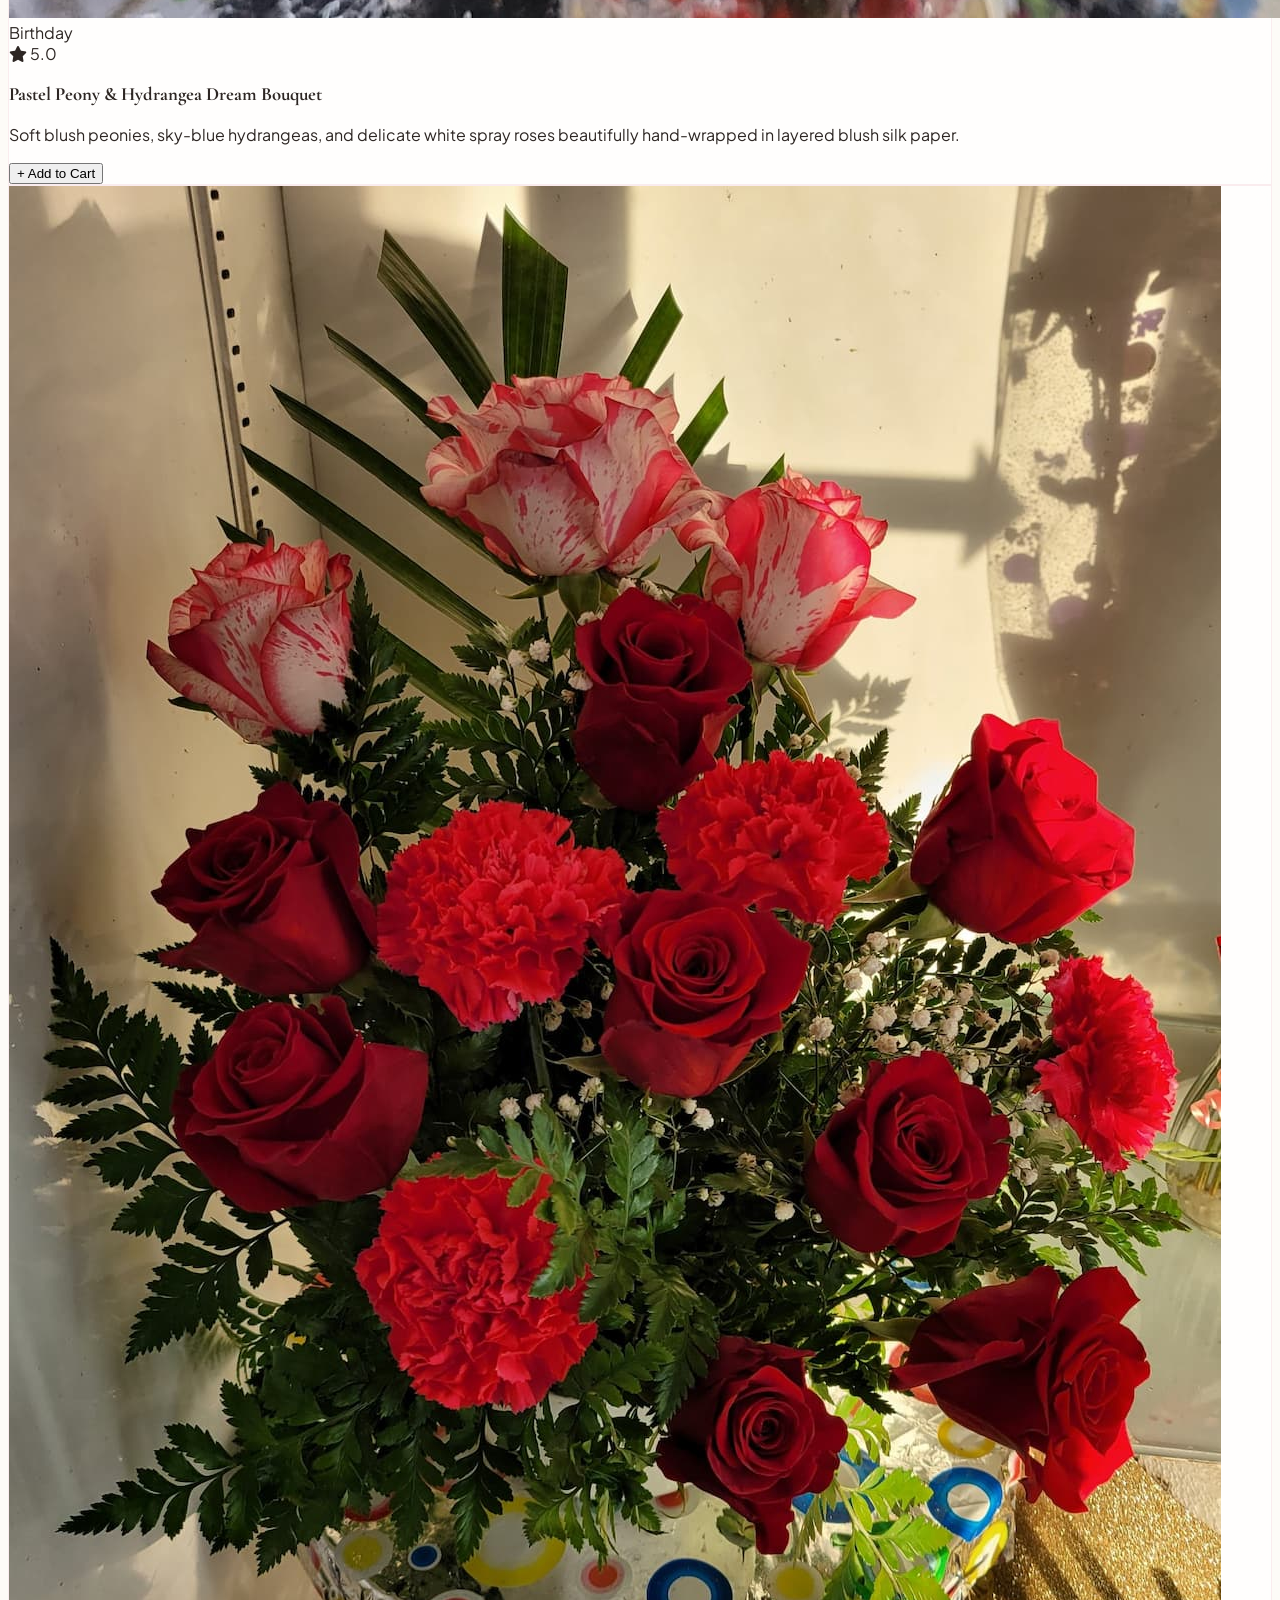
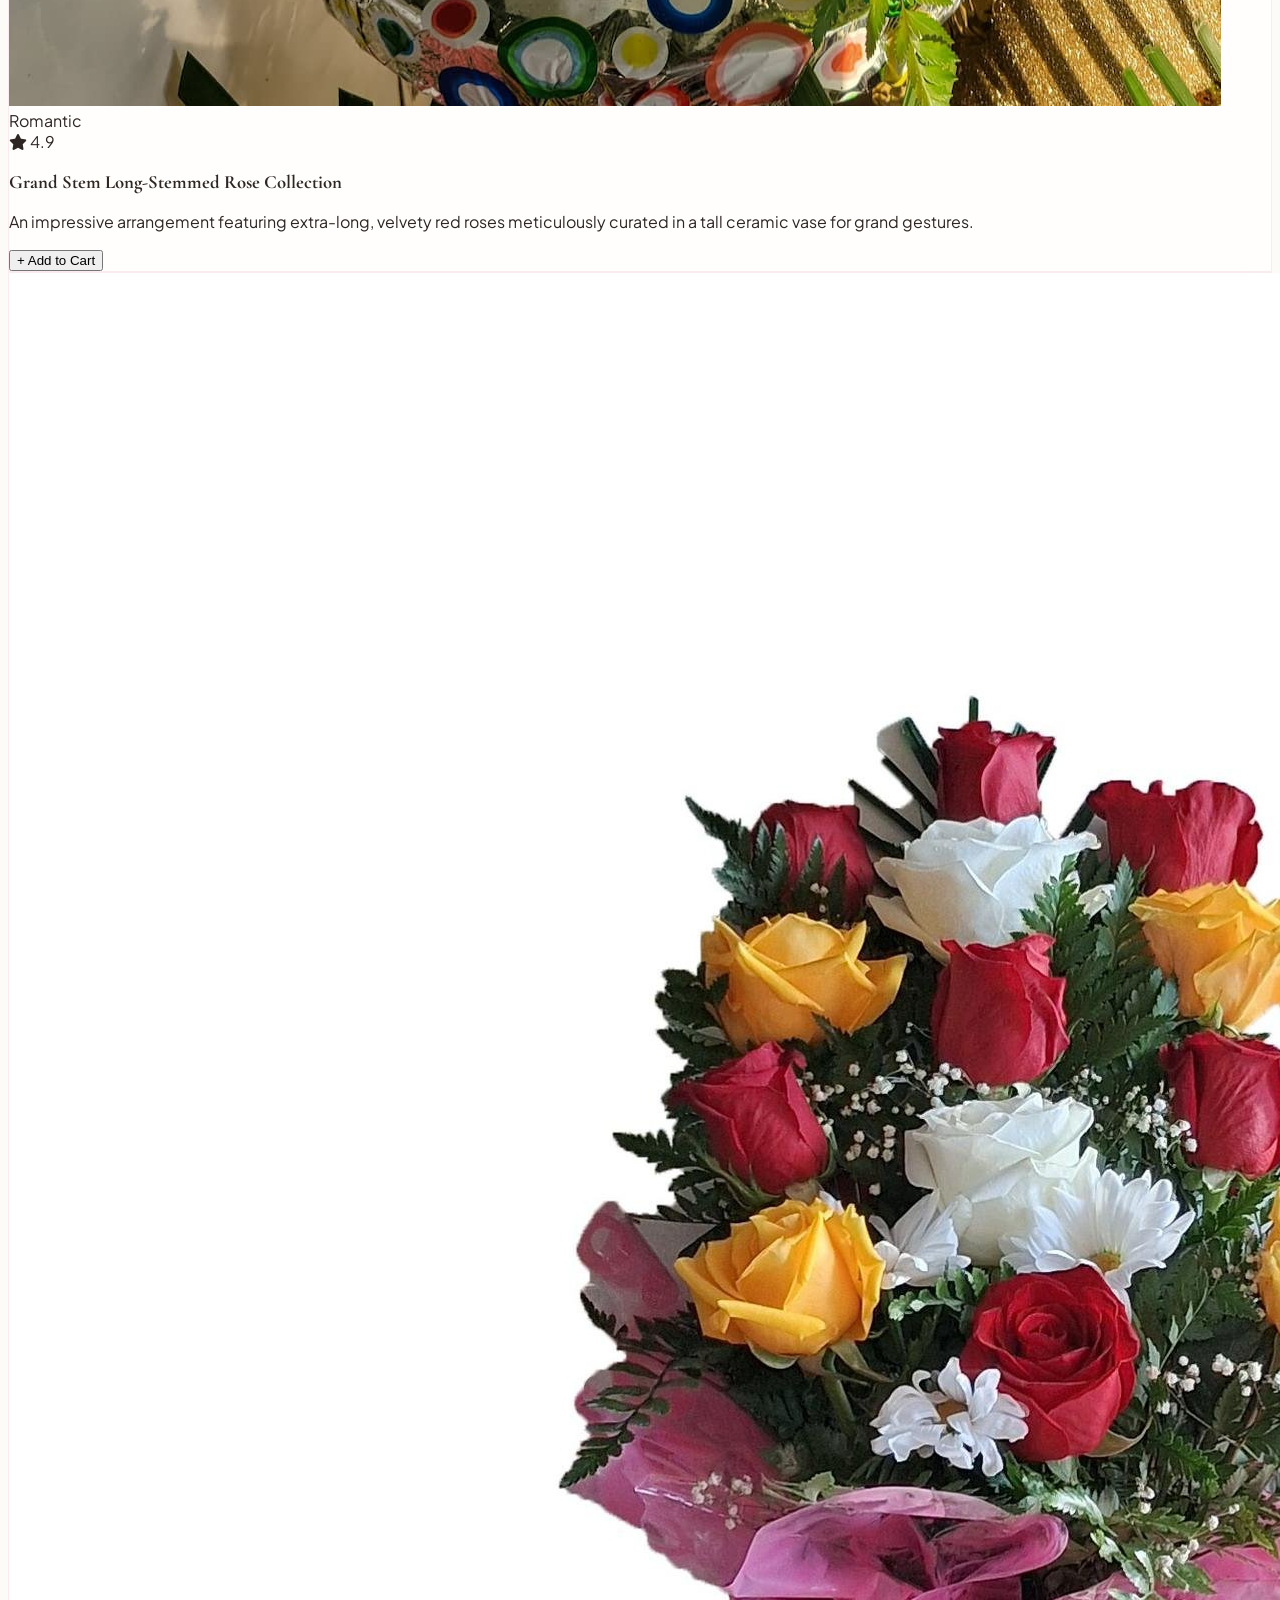
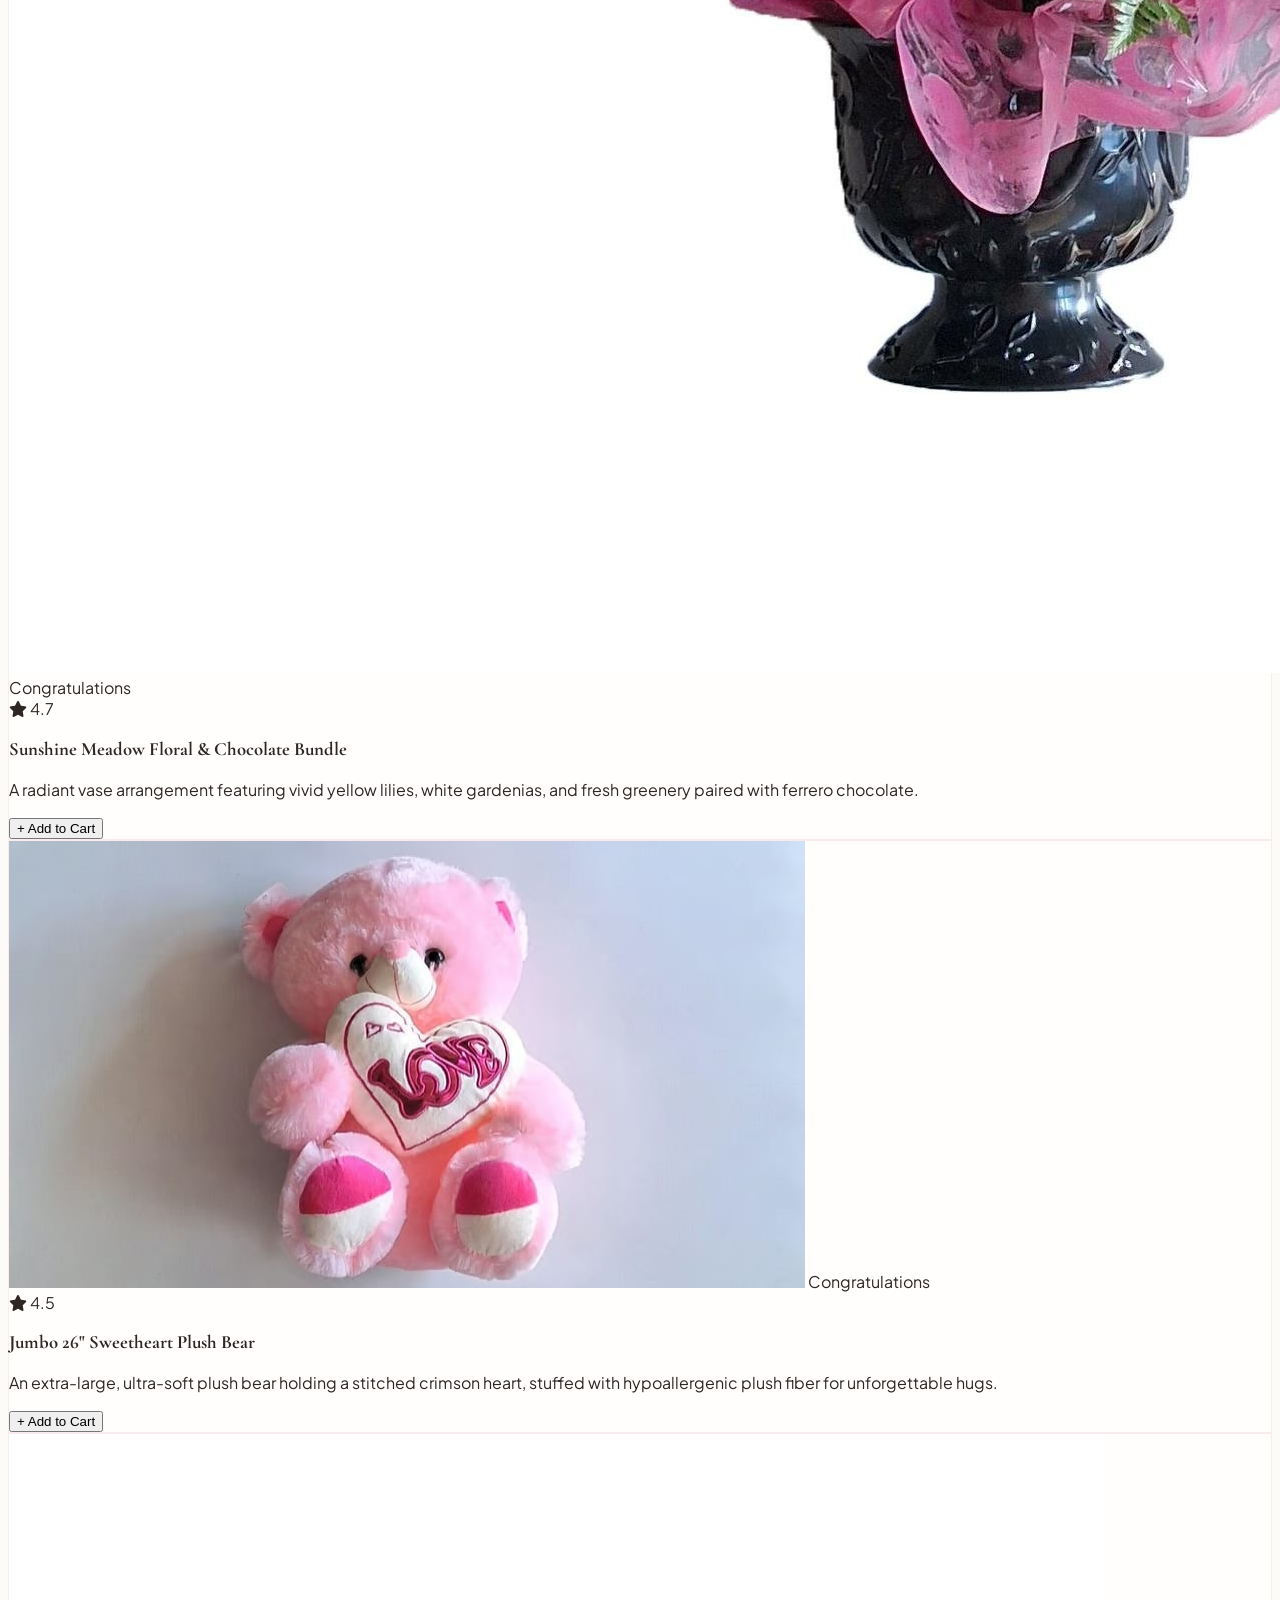
==== commit d553e981: "img fix" ====
--- a/index.html
+++ b/index.html
@@ -1,22 +1,49 @@
 <!DOCTYPE html>
-<html lang="en">
+<html lang="en" class="scroll-smooth">
 <head>
     <meta charset="UTF-8">
-    <meta name="description" content="Party decoration, flower arrangments for all occasion, party rentals and supplies">
-    <meta name="keywords" content="party store ri, party store Providence, flowers rhode island, flowers Providence, flower shop Providence, balloons providence,  flowers delivery providence, soccer, soccer shoes, soccer jerseys, florist providence, party rental providence">
-    <meta http-equiv="X-UA-Compatible" content="IE=edge">
     <meta name="viewport" content="width=device-width, initial-scale=1.0">
+    <title>Mariluz Flowers | Boutique Floral & Plush Gift Shop</title>
+
+    <meta name="description" content="Mariluz Flowers & Party Rentals in Providence, RI. Beautiful floral arrangements for all occasions, custom balloons, party supplies, and local delivery.">
+    <meta name="geo.region" content="US-RI">
+    <meta name="geo.placename" content="Providence">
     
-    <meta name="google-adsense-account" content="ca-pub-8000544434567908">
-    <!-- <script async src="https://pagead2.googlesyndication.com/pagead/js/adsbygoogle.js?client=ca-pub-8000544434567908"
-     crossorigin="anonymous"></script> -->
-    <!-- icons -->
-
-    <title>Providence Flowers | Providence Party Store | Mariluz Flowers</title>
+    <meta property="og:title" content="Mariluz Flowers & Party Supplies | Providence, RI">
+    <meta property="og:description" content="Floral arrangements for all occasions, custom balloon decor, and party rentals in Providence, RI. Call or order today!">
+    <meta property="og:type" content="website">
+
     <link rel="icon" type="image/x-icon" href="images/favicon.ico">
-    
-    <!-- custom css file link  -->
-    <link rel="stylesheet" href="css/style.css">
+
+    <!-- Tailwind CSS CDN -->
+    <script src="https://cdn.tailwindcss.com"></script>
+     <script>
+        tailwind.config = {
+            theme: {
+                extend: {
+                    colors: {
+                        bloom: {
+                            50: '#fdfbf7',   // Warm Cream background
+                            100: '#f8f2eb',  // Soft linen card bg
+                            200: '#f0e3d5',
+                            500: '#d46a84',  // Deep Rose primary accent
+                            600: '#be536d',
+                            700: '#9e3b52',
+                            sage: '#7a9a85', // Botanical Sage green
+                            sagelight: '#e8f0ec',
+                            bear: '#8c6248', // Soft Teddy Brown
+                            bearlight: '#f5eee9',
+                            gold: '#d4af37'
+                        }
+                    },
+                    fontFamily: {
+                        serif: ['Cormorant Garamond', 'serif'],
+                        sans: ['Plus Jakarta Sans', 'sans-serif']
+                    }
+                }
+            }
+        }
+    </script>
 
     <!-- Google tag (gtag.js) -->
     <script async src="https://www.googletagmanager.com/gtag/js?id=G-ZJQ5C1P7X4"></script>
@@ -27,249 +54,490 @@
       gtag('config', 'G-ZJQ5C1P7X4');
     </script>
 
+    <!-- FontAwesome Icons -->
+    <link rel="stylesheet" href="https://cdnjs.cloudflare.com/ajax/libs/font-awesome/6.4.0/css/all.min.css">
+    <!-- Google Fonts -->
+    <link href="https://fonts.googleapis.com/css2?family=Cormorant+Garamond:ital,wght@0,400;0,600;0,700;1,400&family=Plus+Jakarta+Sans:wght@300;400;500;600;700&display=swap" rel="stylesheet">
+    
+    <link rel="stylesheet" href="css/style.css">
+   
+
+   
 </head>
-    
-    
-    
-<body>
-
-<!-- header section starts  -->
-
-<header>
-   
-    <!-- hamburger -->
-    <input type="checkbox" id="toggler">
-    <label for="toggler" class="fas fa-bars"></label>
-
-    <a href="index.html"  class="logo">Mariluz<span>.</span></a>
-
-    <nav class="navbar" id="navbar">
-        <!-- <a href="index.html" name="home">Home</a> -->
-        <a href="decoration.html">Decorations</a>
-        <a href="flower.html" >Flowers</a>
-        <a href="product.html" >Gifts</a>
-        <a href="rental.html"  >Rental</a>
-        <a href="about.html" >About</a>
-        <a href="contact.html"  >contact</a>
-    </nav>
-
-</header>
-
-<!-- header section ends -->
-
-<!-- home section starts  -->
-
-<section class="home" id="home">
-
-    <div class="content">
-        <h1>Flowers and party decorations</h1>
-        
-        <p class="mainContent">
-            We offer Flower arrangements, party decorations and party rental in Rhode Island and Massachusetts. We are open 7 days a week even on holidays.
-        </p>
-         
-        <p class="mainContent">
-             We are proud to serve Rhode Island and Massachusetts with more than 15 years of experience decorating and preparing beautiful flower arrangements 
-            for birthdays, weddings, anniversaries, sweet 15, funerals or special occasions.
-        </p>
-
-        
-
-        <div class="icons">
-            <a class="linka" aria-label="buy flowers" target="_blank" href="https://www.doordash.com/en/store/mariluz-flowers-providence-24097283/16437747/?srsltid=AfmBOoqF1djpuo4ibMfgCH9yrJblBRVkD_CzO4fcv3djT3o9sd60MWxJ">Shop now</a>
-
-            <a target="_blank" aria-label="store location" href="https://www.google.com/maps/place/Luz+Flower+Shop+%2F+Mariluz+Party+Store/@41.816972,-71.443046,19z/data=!4m6!3m5!1s0x89e44590689c7245:0x16b77cd7745c9103!8m2!3d41.816972!4d-71.443046!16s%2Fg%2F1tm8f_jg?hl=es&entry=ttu&g_ep=EgoyMDI1MDUwNS4wIKXMDSoASAFQAw%3D%3D"><i class="fa-solid fa-location-dot"></i></a>
-            <a href="https://www.instagram.com/flowers_2024.1/" aria-label="instagram page" target="_blank"> <i class="fa-brands fa-square-instagram" ></i></a>
-            <a target="_blank" aria-label="facebook page" href="https://www.facebook.com/Mariluz-Flowers-and-Party-Store-100580744949807/"> <i class="fa-brands fa-square-facebook" ></i></a>
+<body class="antialiased selection:bg-bloom-500 selection:text-white">
+
+    <header class="fixed top-0 left-0 w-full z-40 transition-all duration-300 glass-header border-b border-bloom-500/10" id="navbar">
+        <div class="max-w-7xl mx-auto px-4 sm:px-6 lg:px-8 h-20 flex justify-between items-center">
             
-        </div>
-        
+            <!-- Logo -->
+            <a href="#" class="flex items-center gap-2 group">
+                <div class="w-10 h-10 rounded-full bg-bloom-500/10 flex items-center justify-center text-bloom-500 group-hover:bg-bloom-500 group-hover:text-white transition-all duration-300">
+                    <img src="images/favicon.ico" alt="rose mariluz logo">
+                </div>
+                <div>
+                    <span class="font-serif text-2xl font-bold tracking-tight text-gray-900 block leading-none">Mariluz Flowers</span>
+                    <span class="text-[9px] font-sans text-bloom-sage font-semibold">Luxury Floral design</span>
+                </div>
+            </a>
+
+            <!-- Desktop Nav Links -->
+            <nav class="hidden md:flex items-center gap-8 text-sm font-medium text-gray-700">
+                <a href="index.html" class="hover:text-bloom-500 transition-colors">Home</a>
+                <a href="flowers.html" class="hover:text-bloom-500 transition-colors">Floral</a>
+                <a href="decorations.html" class="hover:text-bloom-500 transition-colors">Decorations</a>
+
+                <a href="bundle.html" class="hover:text-bloom-500 transition-colors flex items-center gap-1.5 text-bloom-500 font-semibold">
+                    <i class="fa-solid fa-wand-magic-sparkles"></i> Custom Bundle
+                </a>
+                <a href="occasion.html" class="hover:text-bloom-500 transition-colors">Occasions</a>
+            </nav>
+
+            <!-- Quick Action Icons -->
+            <div class="flex items-center gap-4">
+                <div class="relative hidden sm:block">
+                    <input type="text" id="search-input" placeholder="Search roses, bears..." 
+                           class="w-44 focus:w-60 transition-all duration-300 text-xs rounded-full bg-bloom-100/80 border border-bloom-500/20 px-4 py-2 pr-8 focus:outline-none focus:border-bloom-500 text-gray-700">
+                    <i class="fa-solid fa-magnifying-glass absolute right-3 top-2.5 text-xs text-gray-400"></i>
+                </div>
+
+                <button id="cart-btn" class="relative p-2.5 rounded-full bg-bloom-500/10 text-bloom-600 hover:bg-bloom-500 hover:text-white transition-all">
+                    <i class="fa-solid fa-basket-shopping text-lg"></i>
+                    <span id="cart-count" class="absolute -top-1 -right-1 w-5 h-5 rounded-full bg-bloom-500 text-white text-[11px] font-bold flex items-center justify-center border-2 border-white">0</span>
+                </button>
+
+                <!-- Mobile menu toggle -->
+                <button id="mobile-menu-btn" aria-label="Toggle navigation menu" class="md:hidden p-2 text-gray-700 hover:text-bloom-500">
+                    <i class="fa-solid fa-bars text-xl"></i>
+                </button>
+            </div>
+        </div>
+
+        <!-- Mobile Menu Drawer -->
+        <div id="mobile-menu" class="hidden md:hidden glass-header border-b border-bloom-500/10 px-6 py-4 flex flex-col gap-4 text-sm font-medium">
+            <a href="index.html" class="mobile-link py-2 border-b border-gray-100">Home</a>
+            <a href="flowers.html" class="mobile-link py-2 border-b border-gray-100">Floral Arrangements</a>
+            <a href="decorations.html" class="mobile-link py-2 border-b border-gray-100">Decorations</a>
+            <a href="bundle.html" class="mobile-link py-2 border-b border-gray-100 text-bloom-500 font-semibold"><i class="fa-solid fa-wand-magic-sparkles mr-2"></i>Custom Gift Box Builder</a>
+            <a href="occasion.html" class="mobile-link py-2 border-b border-gray-100">Occasions Guide</a>
+        </div>
+    </header>
+
+    <main class="pt-20">
+        <section id="hero" class="relative min-h-[90vh] flex items-center justify-center px-4 sm:px-6 lg:px-8 overflow-hidden py-12">
+            <!-- Decorative Pastel Background Gradients -->
+            <div class="absolute top-10 left-10 w-96 h-96 bg-bloom-500/15 rounded-full blur-3xl pointer-events-none float-anim"></div>
+            <div class="absolute bottom-10 right-10 w-96 h-96 bg-bloom-sagelight rounded-full blur-3xl pointer-events-none float-anim-reverse"></div>
+
+            <div class="max-w-7xl mx-auto grid grid-cols-1 lg:grid-cols-12 gap-12 items-center relative z-10">
+                
+                <!-- Hero Left Content -->
+                <div class="lg:col-span-7 text-center lg:text-left space-y-6">
+                    <div class="inline-flex items-center gap-2 px-4 py-2 rounded-full bg-bloom-500/10 text-bloom-600 text-xs font-semibold tracking-wider uppercase border border-bloom-500/20">
+                        <i class="fa-solid fa-sparkles"></i> Handcrafted Floral Arrangements & decorations
+                    </div>
+
+                    <h1 class="text-4xl sm:text-6xl lg:text-7xl font-serif font-bold text-gray-900 leading-[1.1]">
+                        Elegance in Every <span class="text-bloom-500 italic">Bloom</span>,<br>
+                        Comfort in Every <span class="text-bloom-bear italic">Hug</span>.
+                    </h1>
+
+                    <p class="text-gray-600 text-base sm:text-lg max-w-2xl mx-auto lg:mx-0 leading-relaxed font-light">
+                        Express your deepest affections with fresh, artisan-selected botanicals paired with premium, handcrafted plush teddy bears. Crafted for life's most unforgettable moments.
+                    </p>
+
+                    <div class="flex flex-col sm:flex-row gap-4 justify-center lg:justify-start pt-2">
+                        <a target="_blank" href="https://www.doordash.com/en/store/mariluz-flowers-providence-24097283/16437747/?srsltid=AfmBOoqF1djpuo4ibMfgCH9yrJblBRVkD_CzO4fcv3djT3o9sd60MWxJ" class="px-8 py-4 rounded-full bg-bloom-500 text-white font-medium hover:bg-bloom-600 shadow-lg shadow-bloom-500/25 transition-all hover:-translate-y-0.5 flex items-center justify-center gap-2">
+                            Doordash <i class="fa-solid fa-store text-xs"></i>
+                        </a>
+                        <a href="#shop" class="px-8 py-4 rounded-full bg-white text-gray-800 font-medium hover:bg-bloom-600 shadow-lg shadow-bloom-500/25 transition-all hover:-translate-y-0.5 flex items-center justify-center gap-2">
+                            Explore Collection  <i class="fa-solid fa-arrow-right text-xs"></i>
+                        </a>
+                        <a href="#builder" class="px-8 py-4 rounded-full bg-white text-gray-800 font-medium border border-bloom-200 hover:border-bloom-500 hover:bg-bloom-50 transition-all flex items-center justify-center gap-2 shadow-sm">
+                            <i class="fa-solid fa-gift text-bloom-500"></i> Build Gift Box
+                        </a>
+                    </div>
+
+                    <!-- Trust Badges -->
+                    <div class="grid grid-cols-3 gap-4 pt-8 border-t border-bloom-500/10 max-w-lg mx-auto lg:mx-0">
+                        <div class="flex items-center gap-3">
+                            <i class="fa-solid fa-truck-fast text-bloom-sage text-xl"></i>
+                            <div class="text-left">
+                                <h4 class="text-xs font-bold text-gray-900">Same-Day Delivery</h4>
+                                <p class="text-[11px] text-gray-500"></p>
+                            </div>
+                        </div>
+                        <div class="flex items-center gap-3">
+                            <i class="fa-solid fa-heart text-bloom-500 text-xl"></i>
+                            <div class="text-left">
+                                <h4 class="text-xs font-bold text-gray-900">Freshness</h4>
+                                <p class="text-[11px] text-gray-500"></p>
+                            </div>
+                        </div>
+                        <div class="flex items-center gap-3">
+                            <i class="fa-solid fa-ribbon text-bloom-bear text-xl"></i>
+                            <div class="text-left">
+                                <h4 class="text-xs font-bold text-gray-900">Plush</h4>
+                                <p class="text-[11px] text-gray-500"></p>
+                            </div>
+                        </div>
+                    </div>
+                </div>
+
+                <!-- Hero Right Featured Card -->
+                <div class="lg:col-span-5 relative">
+                    <div class="glass-card p-6 rounded-3xl shadow-xl relative overflow-hidden border border-white">
+                        
+
+                        <div class="relative h-72 sm:h-80 rounded-2xl overflow-hidden mb-6 group">
+                            <img src="images/arreglo2.jpg" 
+                                 alt="Velvet Rose & Honey Bear Gift Set" 
+                                 class="w-full h-full object-cover group-hover:scale-105 transition-transform duration-700"
+                                 
+                        </div>
+
+                        <div class="space-y-3">
+                            <div class="flex justify-between items-start">
+                                <div>
+                                    <h3 class="font-serif text-2xl font-bold text-gray-900">Velvet Rose & Honey Bear Set</h3>
+                                    <p class="text-xs text-gray-500">12 Premium Ecuadorian Crimson Roses + 14" Plush Honey Bear</p>
+                                </div>
+                                <span class="font-serif text-2xl font-bold text-bloom-600">$128.00</span>
+                            </div>
+
+                            <button onclick="quickAddToCart(1)" class="w-full py-3.5 rounded-xl bg-gray-900 text-white font-medium hover:bg-bloom-500 transition-colors flex items-center justify-center gap-2 shadow-md">
+                                <i class="fa-solid fa-basket-shopping text-sm"></i> Add Bundle to Cart
+                            </button>
+                        </div>
+                    </div>
+                </div>
+
+            </div>
+        </section>
+
+        <section id="shop" class="py-20 max-w-7xl mx-auto px-4 sm:px-6 lg:px-8">
+            <div class="text-center max-w-2xl mx-auto mb-12">
+                <span class="text-xs font-semibold uppercase tracking-widest text-bloom-sage">Curated Catalog</span>
+                <h2 class="text-3xl sm:text-5xl font-serif font-bold text-gray-900 mt-1">Floral & Teddy Bear Collections</h2>
+                <p class="text-gray-500 text-sm mt-3">Select from individual bouquets, luxury plush companions, or pre-crafted gift sets.</p>
+            </div>
+
+            <!-- Filter Buttons -->
+            <div class="flex justify-center gap-2 sm:gap-4 mb-12 flex-wrap" id="category-filters">
+                <button class="cat-filter active px-6 py-2.5 rounded-full text-xs font-semibold transition-all bg-bloom-500 text-white shadow-md shadow-bloom-500/20" data-category="all">
+                    All Products
+                </button>
+                <button class="cat-filter px-6 py-2.5 rounded-full text-xs font-semibold transition-all bg-white text-gray-600 border border-bloom-200 hover:border-bloom-500" data-category="flowers">
+                    Fresh Flowers
+                </button>
+                <button class="cat-filter px-6 py-2.5 rounded-full text-xs font-semibold transition-all bg-white text-gray-600 border border-bloom-200 hover:border-bloom-500" data-category="bears">
+                    Teddy Bears
+                </button>
+            </div>
+
+            <!-- Product Grid -->
+            <div class="grid grid-cols-1 sm:grid-cols-2 lg:grid-cols-4 gap-8" id="products-grid">
+                <!-- Populated dynamically via JS -->
+            </div>
+        </section>
+
+        <section id="builder" class="py-20 bg-bloom-100/60 border-y border-bloom-500/10 relative overflow-hidden">
+            <div class="max-w-7xl mx-auto px-4 sm:px-6 lg:px-8">
+                <div class="text-center max-w-2xl mx-auto mb-12">
+                    <span class="text-xs font-semibold uppercase tracking-widest text-bloom-500"><i class="fa-solid fa-wand-magic-sparkles mr-1"></i> Interactive Studio</span>
+                    <h2 class="text-3xl sm:text-5xl font-serif font-bold text-gray-900 mt-1">Build Your Custom Gift Box</h2>
+                    <p class="text-gray-600 text-sm mt-3">Combine fresh flowers, a plush bear, and artisan treats into a personalized presentation box.</p>
+                </div>
+
+                <div class="grid grid-cols-1 lg:grid-cols-12 gap-8 items-start">
+                    <!-- Builder Steps Left -->
+                    <div class="lg:col-span-8 space-y-8">
+                        
+                        <!-- Step 1: Bouquet -->
+                        <div class="glass-card p-6 rounded-2xl">
+                            <h3 class="font-serif text-xl font-bold text-gray-900 mb-4 flex items-center gap-2">
+                                <span class="w-7 h-7 rounded-full bg-bloom-500 text-white text-xs font-sans flex items-center justify-center font-bold">1</span>
+                                Choose a Floral Bouquet
+                            </h3>
+                            <div class="grid grid-cols-2 sm:grid-cols-3 gap-4" id="builder-flowers">
+                                <!-- Populated dynamically -->
+                            </div>
+                        </div>
+
+                        <!-- Step 2: Teddy Bear -->
+                        <div class="glass-card p-6 rounded-2xl">
+                            <h3 class="font-serif text-xl font-bold text-gray-900 mb-4 flex items-center gap-2">
+                                <span class="w-7 h-7 rounded-full bg-bloom-bear text-white text-xs font-sans flex items-center justify-center font-bold">2</span>
+                                Select a Teddy Bear Companion
+                            </h3>
+                            <div class="grid grid-cols-2 sm:grid-cols-3 gap-4" id="builder-bears">
+                                <!-- Populated dynamically -->
+                            </div>
+                        </div>
+
+                        <!-- Step 3: Add Extras -->
+                        <div class="glass-card p-6 rounded-2xl">
+                            <h3 class="font-serif text-xl font-bold text-gray-900 mb-4 flex items-center gap-2">
+                                <span class="w-7 h-7 rounded-full bg-bloom-sage text-white text-xs font-sans flex items-center justify-center font-bold">3</span>
+                                Add Sweet Extras & Ribbon
+                            </h3>
+                            <div class="grid grid-cols-2 sm:grid-cols-3 gap-4" id="builder-extras">
+                                <!-- Populated dynamically -->
+                            </div>
+                        </div>
+
+                    </div>
+
+                    <!-- Builder Live Summary Right -->
+                    <div class="lg:col-span-4 sticky top-28">
+                        <div class="glass-card p-6 rounded-3xl border-2 border-bloom-500/20 shadow-xl space-y-6">
+                            <div class="border-b border-gray-200 pb-4">
+                                <h3 class="font-serif text-2xl font-bold text-gray-900">Custom Gift Summary</h3>
+                                <p class="text-xs text-gray-500 mt-1">Live personalized box preview</p>
+                            </div>
+
+                            <div class="space-y-3 text-sm min-h-[140px]" id="builder-summary-list">
+                                <p class="text-gray-400 italic text-center py-8">Select elements to build your box...</p>
+                            </div>
+
+                            <div class="border-t border-gray-200 pt-4 space-y-4">
+                                <div class="flex justify-between items-center text-lg font-serif font-bold">
+                                    <span>Total Price:</span>
+                                    <span class="text-bloom-600 text-2xl" id="builder-total-price">$0.00</span>
+                                </div>
+
+                                <button id="add-custom-bundle-btn" disabled class="w-full py-4 rounded-xl bg-gray-300 text-gray-500 font-medium transition-all flex items-center justify-center gap-2 cursor-not-allowed">
+                                    <i class="fa-solid fa-gift"></i> Add Custom Box to Cart
+                                </button>
+                            </div>
+                        </div>
+                    </div>
+                </div>
+            </div>
+        </section>
+
+        <section id="occasions" class="py-20 max-w-7xl mx-auto px-4 sm:px-6 lg:px-8">
+            <div class="text-center max-w-2xl mx-auto mb-12">
+                <span class="text-xs font-semibold uppercase tracking-widest text-bloom-sage">Shop by Occasion</span>
+                <h2 class="text-3xl sm:text-5xl font-serif font-bold text-gray-900 mt-1">Perfect Gifts for Every Moment</h2>
+            </div>
+
+            <div class="grid grid-cols-2 md:grid-cols-4 gap-6">
+                <div onclick="filterByTag('Romantic')" class="cursor-pointer group glass-card rounded-2xl overflow-hidden p-4 text-center hover:shadow-lg transition-all border border-bloom-500/10">
+                    <div class="w-16 h-16 mx-auto rounded-full bg-bloom-500/10 text-bloom-500 flex items-center justify-center text-2xl mb-3 group-hover:scale-110 transition-transform">
+                        <i class="fa-solid fa-heart"></i>
+                    </div>
+                    <h3 class="font-serif text-xl font-bold text-gray-900">Romance & Anniversary</h3>
+                    <p class="text-xs text-gray-500 mt-1">Deep red roses & velvet bears</p>
+                </div>
+
+                <div onclick="filterByTag('Birthday')" class="cursor-pointer group glass-card rounded-2xl overflow-hidden p-4 text-center hover:shadow-lg transition-all border border-bloom-500/10">
+                    <div class="w-16 h-16 mx-auto rounded-full bg-bloom-gold/10 text-bloom-gold flex items-center justify-center text-2xl mb-3 group-hover:scale-110 transition-transform">
+                        <i class="fa-solid fa-cake-candles"></i>
+                    </div>
+                    <h3 class="font-serif text-xl font-bold text-gray-900">Birthdays</h3>
+                    <p class="text-xs text-gray-500 mt-1">Vibrant lilies & party sets</p>
+                </div>
+
+                <div onclick="filterByTag('Get Well')" class="cursor-pointer group glass-card rounded-2xl overflow-hidden p-4 text-center hover:shadow-lg transition-all border border-bloom-500/10">
+                    <div class="w-16 h-16 mx-auto rounded-full bg-bloom-sage/10 text-bloom-sage flex items-center justify-center text-2xl mb-3 group-hover:scale-110 transition-transform">
+                        <i class="fa-solid fa-hand-holding-heart"></i>
+                    </div>
+                    <h3 class="font-serif text-xl font-bold text-gray-900">Get Well Soon</h3>
+                    <p class="text-xs text-gray-500 mt-1">Comforting plush & soft pastel blooms</p>
+                </div>
+
+                <div onclick="filterByTag('Congratulations')" class="cursor-pointer group glass-card rounded-2xl overflow-hidden p-4 text-center hover:shadow-lg transition-all border border-bloom-500/10">
+                    <div class="w-16 h-16 mx-auto rounded-full bg-bloom-bear/10 text-bloom-bear flex items-center justify-center text-2xl mb-3 group-hover:scale-110 transition-transform">
+                        <i class="fa-solid fa-champagne-glasses"></i>
+                    </div>
+                    <h3 class="font-serif text-xl font-bold text-gray-900">Congratulations</h3>
+                    <p class="text-xs text-gray-500 mt-1">Luxurious floral baskets</p>
+                </div>
+            </div>
+        </section>
+
+        <!-- Customer Reviews -->
+        <section id="about" class="py-20 bg-bloom-100/40 border-t border-bloom-500/10">
+    <div class="max-w-7xl mx-auto px-4 sm:px-6 lg:px-8">
+        <div class="text-center max-w-2xl mx-auto mb-12">
+            <span class="text-xs font-semibold uppercase tracking-widest text-bloom-500">Love Letters</span>
+            <h2 class="text-3xl sm:text-5xl font-serif font-bold text-gray-900 mt-1">What Our Customers Say</h2>
+        </div>
+
+        <div class="grid grid-cols-1 md:grid-cols-3 gap-8">
+
+            <div class="glass-card p-6 rounded-2xl relative flex flex-col justify-between">
+                <div>
+                    <div class="flex text-bloom-gold text-xs gap-1 mb-3">
+                        <i class="fa-solid fa-star"></i><i class="fa-solid fa-star"></i><i class="fa-solid fa-star"></i><i class="fa-solid fa-star"></i><i class="fa-solid fa-star"></i>
+                    </div>
+                    <p class="text-gray-600 text-sm italic mb-4 leading-relaxed">"The attendant listened and provided an unbelievable flower arrangement for my mother's grave marker. We were extremely pleased with the color choices and the attentiveness of the person handling this. Very pleased and will be going back for additional flowers. Would recommend to anyone in the area."</p>
+                </div>
+                <div class="flex items-center gap-3 pt-4 border-t border-gray-100/60 mt-auto">
+                    <div class="w-10 h-10 rounded-full bg-bloom-sage/20 text-bloom-sage font-bold flex items-center justify-center text-sm">PB</div>
+                    <div>
+                        <h4 class="text-xs font-bold text-gray-900">Paul B.</h4>
+                    </div>
+                </div>
+            </div>
+
+            <div class="glass-card p-6 rounded-2xl relative flex flex-col justify-between">
+                <div>
+                    <div class="flex text-bloom-gold text-xs gap-1 mb-3">
+                        <i class="fa-solid fa-star"></i><i class="fa-solid fa-star"></i><i class="fa-solid fa-star"></i><i class="fa-solid fa-star"></i><i class="fa-solid fa-star"></i>
+                    </div>
+                    <p class="text-gray-600 text-sm italic mb-4 leading-relaxed">"Very accommodating. Made a beautiful Bouquet for me on New Year’s Day in a moments notice. Highly recommend"</p>
+                </div>
+                <div class="flex items-center gap-3 pt-4 border-t border-gray-100/60 mt-auto">
+                    <div class="w-10 h-10 rounded-full bg-bloom-sage/20 text-bloom-sage font-bold flex items-center justify-center text-sm">CH</div>
+                    <div>
+                        <h4 class="text-xs font-bold text-gray-900">ChowdahHead</h4>
+                    </div>
+                </div>
+            </div>
+
+            <div class="glass-card p-6 rounded-2xl relative flex flex-col justify-between">
+                <div>
+                    <div class="flex text-bloom-gold text-xs gap-1 mb-3">
+                        <i class="fa-solid fa-star"></i><i class="fa-solid fa-star"></i><i class="fa-solid fa-star"></i><i class="fa-solid fa-star"></i><i class="fa-solid fa-star"></i>
+                    </div>
+                    <p class="text-gray-600 text-sm italic mb-4 leading-relaxed">"I was in a hurry and needed Rose's for valentine's day. Ong she was so patient and kind towards. She picked out the mos t beautiful display I've ever seen the price was so affordable it was simply an amazing experience. She also has her delivery service deliver them to my special persons house. She loved them and fell in love with me even more. Awesome experience"</p>
+                </div>
+                <div class="flex items-center gap-3 pt-4 border-t border-gray-100/60 mt-auto">
+                    <div class="w-10 h-10 rounded-full bg-bloom-bear/20 text-bloom-bear font-bold flex items-center justify-center text-sm">JT</div>
+                    <div>
+                        <h4 class="text-xs font-bold text-gray-900">joseph T.</h4>
+                    </div>
+                </div>
+            </div>
+
+        </div>
+    </div>
+</section>
+    </main>
+
+    <div id="cart-drawer" class="fixed inset-0 z-50 pointer-events-none transition-opacity duration-300 opacity-0">
+        <!-- Backdrop overlay -->
+
+        <!-- Drawer Content -->
+        <div class="absolute top-0 right-0 h-full w-full max-w-md bg-white shadow-2xl pointer-events-auto flex flex-col transform translate-x-full transition-transform duration-300" id="cart-panel">
             
-       
-            
+            <!-- Cart Header -->
+            <div class="p-6 border-b border-gray-100 flex justify-between items-center bg-bloom-50">
+                <div class="flex items-center gap-2">
+                    <i class="fa-solid fa-basket-shopping text-bloom-500"></i>
+                    <h3 class="font-serif text-2xl font-bold text-gray-900">Your Gift Cart</h3>
+                </div>
+                <button id="close-cart-btn" class="p-2 text-gray-400 hover:text-gray-700">
+                    <i class="fa-solid fa-xmark text-lg"></i>
+                </button>
+            </div>
+
+            <!-- Free Shipping Progress -->
+            <div class="p-4 bg-bloom-100/50 border-b border-gray-100 text-xs">
+                <div class="w-full h-2 bg-gray-200 rounded-full overflow-hidden">
+                    <div id="shipping-bar" class="h-full bg-bloom-500 transition-all duration-500" style="width: 30%"></div>
+                </div>
+            </div>
+
+            <!-- Cart Items List -->
+            <div class="flex-1 overflow-y-auto p-6 space-y-4" id="cart-items-container">
+                <!-- Dynamically populated -->
+            </div>
+
+            <!-- Cart Footer -->
+            <div class="p-6 border-t border-gray-100 bg-bloom-50 space-y-4">
+                <div class="space-y-2 text-sm text-gray-600">
+                    <div class="flex justify-between">
+                        <span>Subtotal</span>
+                        <span class="font-semibold text-gray-900" id="cart-subtotal">$0.00</span>
+                    </div>
+                    <div class="flex justify-between">
+                        <span>Estimated Shipping</span>
+                    </div>
+                    <div class="flex justify-between text-base font-serif font-bold text-gray-900 border-t border-gray-200 pt-2">
+                        <span>Total</span>
+                        <span class="text-bloom-600 text-xl" id="cart-total">$0.00</span>
+                    </div>
+                </div>
+            </div>
+
+        </div>
     </div>
 
-    <!-- <div class="content">
-        
-        
-    </div> -->
-    
-</section>
-
-<!-- Main section ends -->
-<main>
-<section class="products" id="products">
-    
-        <h2 class="heading"> our<span>  Services </span> </h2>
-        <p class="mainContent">
-            Same day delivery available.
-        </p>
-
-        <div class="box-container">
-
-            <div class="box">
-                <a href="decoration.html">
-                    <div class="image">
-                        <img src="images/cortinajeglobos.jpg" alt="backdrop decoration">
-                    </div>
-                    <div class="content">
-                        <h2 class="mainContent">Decorations</h2>
-                        <p class="pDescription">backdrops and balloons arch decorations. </p>
-                    </div>
-                </a>
-            </div>
-
-            <div class="box">
-                <a href="flower.html">
-                    <div class="image">
-                        <img  src="images/heart1.jpg" alt="cake decoration">
-                        
-                    </div>
-                    <div class="content">
-                        <h2 class="mainContent">Flowers</h2>
-                        <p class="pDescription">Beautiful and elegant flower arrangements. </p>
-                    </div>
-                </a>
-            </div>
-  
-
-            <div class="box">
-                <a href="product.html">
-                    <div class="image">
-                        <img src="images/teddybear.webp" alt="weeding decoration">
-                    </div>
-                    <div class="content">
-                        <h2 class="mainContent">Gifts</h2>
-                        <p class="pDescription">ballons, teddy bears, and soccer goods. </p>
-                    </div>
-                </a>
-                
-            </div>
-
-            <div class="box">
-                <a href="rental.html">
-                    <div class="image">
-                        <img src="images/throne1.jpg" alt="event decoration">
-                    </div>
-                    <div class="content">
-                        <h2 class="mainContent">Rental</h2>
-                        <p class="pDescription">Throne, baby shower chairs, tables, tents and more for rent. </p>
-                    </div>
-                </a>
-                
-            </div>
-
-        </div>
-    </section>
-</main>
-
-<!-- about section starts  -->
-<section class="about" id="about">
-
-    <h2 class="heading"> <span> about </span> us </h2>
-
-    <div class="row">
-
-        <div class="video-container">
-            <img class="about" alt="party decoration"  src="images/decoration1.jpg">
-            
-        </div>
-
-        <div class="content">
-            <h3>why choose us?</h3>
-
-            <p>We are a family business. Our objective is to transform 
-                some roses and flowers into moments of incalculable happiness. </p>
-            <p>We offer decorations that show a fraction of your feelings 
-                for your loved ones. We are proud to have served in Rhode Island and Massachusetts.</p>
-            <p> We are open 7 days even on holidays.</p>
-            
-        </div>
-
+    <div id="quickview-modal" class="fixed inset-0 z-50 flex items-center justify-center bg-black/60 backdrop-blur-sm opacity-0 pointer-events-none transition-opacity duration-300 p-4">
+        <div class="bg-white border-white/10 w-full max-w-3xl rounded-3xl overflow-hidden shadow-2xl relative transform scale-95 transition-transform duration-300 max-h-[90vh] flex flex-col md:flex-row" id="quickview-content">
+            <button id="close-quickview" aria-label="close item view" class="absolute top-4 right-4 z-10 w-9 h-9 rounded-full bg-white/80 text-gray-700 flex items-center justify-center hover:bg-white shadow">
+                <i class="fa-solid fa-xmark"></i>
+            </button>
+            <div class="w-full md:w-1/2 h-64 md:h-auto relative bg-bloom-100">
+                <img id="modal-img" src="" alt="Product Image" class="w-full h-full object-cover">
+            </div>
+            <div class="w-full md:w-1/2 p-6 md:p-8 overflow-y-auto flex flex-col justify-between space-y-4">
+                <div>
+                    <span id="modal-category" class="text-[10px] font-bold uppercase tracking-wider text-bloom-sage px-2 py-1 rounded bg-bloom-sagelight">Category</span>
+                    <h2 id="modal-title" class="text-2xl sm:text-3xl font-serif font-bold text-gray-900 mt-2">Product Name</h2>
+                    <p id="modal-price" class="text-xl font-serif font-bold text-bloom-600 mt-1">$0.00</p>
+                    <p id="modal-desc" class="text-gray-500 text-sm mt-4 leading-relaxed">Description goes here...</p>
+                    
+                    <!-- Custom Greeting Note Input -->
+                    <div class="mt-4 pt-4 border-t border-gray-100">
+                        <label for="modal-note" class="block text-xs font-semibold text-gray-700 mb-1">Add Free Greeting Card Message:</label>
+                        <textarea id="modal-note" rows="2" placeholder="e.g. Happy Anniversary my love!" class="w-full border border-gray-200 rounded-xl p-2.5 text-xs focus:outline-none focus:border-bloom-500"></textarea>
+                    </div>
+                </div>
+
+                <button id="modal-add-btn" aria-label="add to cart button" class="w-full py-3.5 rounded-xl bg-bloom-500 text-white font-medium hover:bg-bloom-600 transition-colors shadow-md flex items-center justify-center gap-2">
+                    <i class="fa-solid fa-basket-shopping"></i> Add to Cart
+                </button>
+            </div>
+        </div>
     </div>
 
-</section>
-
-<!-- about section ends -->
-
-<!-- icons section starts  -->
-
-<section class="icons-container">
-
-    <div class="icons">
-        <img src="images/icon-1.png" alt="delivery">
-        <div class="info">
-            <h2>Flower Delivery</h2>
-            <span></span>
-        </div>
-    </div>
-
-    <div class="icons">
-        
-        <div class="info">
-            <h2>Open 7 days</h2>
-            <span> from 9:30 - 19:00</span>
-        </div>
-    </div>
-   
-</section>
-
-<!-- icons section ends -->
-
-
-<!-- footer section starts  -->
-
-<section class="footer">
-    <h2 class="heading"> Contact  <span> information </span> </h2>
-    <p class="mainContent">
-        You can see more of our creations in our social media accounts
-        or buy thorough Doordash:
-    </p>
-
-    <div class = "container">
-      <div class = "footer-links">
-        <div class="icons">
-            <a class="linka" aria-label="buy flowers here" target="_blank" href="https://www.doordash.com/en/store/mariluz-flowers-providence-24097283/16437747/?srsltid=AfmBOoqF1djpuo4ibMfgCH9yrJblBRVkD_CzO4fcv3djT3o9sd60MWxJ">Shop now</a>
-            <a href="https://www.instagram.com/flowers_2024.1/" aria-label="instagram page"  target="_blank"> <i class="fa-brands fa-square-instagram" ></i></a>
-            <a target="_blank" aria-label="facebook page" href="https://www.facebook.com/Mariluz-Flowers-and-Party-Store-100580744949807/"> <i class="fa-brands fa-square-facebook" ></i></a>
-
-        </div>
-      </div>
-    </div>
-
-    <section class="icons-container">
-        
-        <div class="icons">
-            <div class="info">
-                <a target="_blank" href="https://www.google.com/maps/place/Luz+Flower+Shop+%2F+Mariluz+Party+Store/@41.816972,-71.443046,19z/data=!4m6!3m5!1s0x89e44590689c7245:0x16b77cd7745c9103!8m2!3d41.816972!4d-71.443046!16s%2Fg%2F1tm8f_jg?hl=es&entry=ttu&g_ep=EgoyMDI1MDUwNS4wIKXMDSoASAFQAw%3D%3D"><i class="fa-solid fa-location-dot"></i></a>
-                <h3>50 Olneyville square, Providence, Rhode Island 02909</h3>
-                <a class="phone" href="tel:4014900987"> 401-490-0987</a>
-            </div>
-        </div>
-
-        <div class="icons">
-            
-            <div class="info">
-                <a target="_blank" aria-label="148 location" href="https://www.google.com/maps/place/Mariluz+flowers+and+party+store/@41.8116459,-71.4498036,19z/data=!4m14!1m7!3m6!1s0x89e44590689c7245:0x16b77cd7745c9103!2sLuz+Flower+Shop+%2F+Mariluz+Party+Store!8m2!3d41.816972!4d-71.443046!16s%2Fg%2F1tm8f_jg!3m5!1s0x89e445d3ef99d48b:0xcc266418ea446025!8m2!3d41.8116891!4d-71.4496398!16s%2Fg%2F11ngtk45c9?hl=es&entry=ttu&g_ep=EgoyMDI1MDUwNS4wIKXMDSoASAFQAw%3D%3D"><i class="fa-solid fa-location-dot"></i></a>
-                <h3>148 Webster ave, Providence, Rhode Island 02909</h3>
-                <a class="phone" aria-label="call us" href="tel:4018656177"> 401-865-6177</a>
-            </div>
-        </div>
-    </section>
-
-    <div  class="map" >
-        <iframe title="Map location" src="https://www.google.com/maps/embed?pb=!1m18!1m12!1m3!1d312.5542739564321!2d-71.44295833419567!3d41.816795294513454!2m3!1f0!2f0!3f0!3m2!1i1024!2i768!4f13.1!3m3!1m2!1s0x89e44590689c7245%3A0x16b77cd7745c9103!2sLuz%20Flower%20Shop%20%2F%20Mariluz%20Party%20Store!5e0!3m2!1ses!2sus!4v1638901037108!5m2!1ses!2sus" 
-            height="450" style="border:0;" allowfullscreen="" loading="lazy"></iframe>
-    
-        <iframe title="Map location" src="https://www.google.com/maps/embed?pb=!1m18!1m12!1m3!1d1486.8753997010883!2d-71.44927118431549!3d41.81212847942466!2m3!1f0!2f0!3f0!3m2!1i1024!2i768!4f13.1!3m3!1m2!1s0x89e445d3ef99d48b%3A0xcc266418ea446025!2sMariluz%20flowers%20and%20party%20store!5e0!3m2!1sen!2sus!4v1645406122383!5m2!1sen!2sus" 
-            height="450" style="border:0;" allowfullscreen="" loading="lazy"></iframe>
-    </div>
-    
-
-
-</section>
-<!-- footer section ends -->
-    <script src="https://kit.fontawesome.com/144b79d90d.js" crossorigin="anonymous"></script>
-
+    <footer class="bg-gray-900 text-white pt-16 pb-8 border-t border-gray-800">
+       <div class="max-w-7xl mx-auto px-4 sm:px-6 lg:px-8 grid grid-cols-1 md:grid-cols-2 gap-10 pb-12 border-b border-gray-800">
+            <div class="space-y-4">
+                <div class="flex items-center gap-2">
+                    <div class="w-8 h-8 rounded-full bg-bloom-500 flex items-center justify-center text-white text-sm">
+                        <img src="images/favicon.ico" alt="mariluz flowers logo">
+                    </div>
+                    <span class="font-serif text-xl font-bold tracking-tight">Mariluz Flowers</span>
+                </div>
+                <p class="text-gray-400 text-xs leading-relaxed max-w-sm">Providence's boutique floral design studio, custom party decorator, and gift shop since 2008.</p>
+            </div>
+
+            <div>
+                <h4 class="font-serif text-lg font-bold mb-4 text-bloom-200">Contact & Locations</h4>
+                <ul class="space-y-3 text-xs text-gray-400">
+                    <li>
+                        <a target="_blank" aria-label="50 Olneyville Square location" href="https://www.google.com/maps/place/Mariluz+Flower+and+Party/@41.816972,-71.443046,190m/data=!3m1!1e3!4m6!3m5!1s0x89e44590689c7245:0x16b77cd7745c9103!8m2!3d41.816972!4d-71.443046!16s%2Fg%2F1tm8f_jg?entry=ttu&g_ep=EgoyMDI2MDkyMy4wIKXMDSoASAFQAw%3D%3D" class="hover:text-white transition-colors flex items-center gap-2">
+                            <i class="fa-solid fa-location-dot text-bloom-500"></i> 50 Olneyville Square, Providence, RI 02909
+                        </a>
+                    </li>
+                    <li class="flex items-center gap-2">
+                        <i class="fa-solid fa-phone text-bloom-500"></i> (401) 490-0987
+                    </li>
+                    <li>                                                            
+                        <a target="_blank" aria-label="148 Webster Avenue location" href="https://www.google.com/maps/place/Mariluz+flowers+and+party+store/@41.8116459,-71.4498036,190m/data=!3m1!1e3!4m6!3m5!1s0x89e445d3ef99d48b:0xcc266418ea446025!8m2!3d41.8116891!4d-71.4496398!16s%2Fg%2F11ngtk45c9?entry=ttu&g_ep=EgoyMDI2MDkyMy4wIKXMDSoASAFQAw%3D%3D" class="hover:text-white transition-colors flex items-center gap-2">
+                            <i class="fa-solid fa-location-dot text-bloom-500"></i> 148 Webster Avenue, Providence, RI 02909
+                        </a>
+                    </li>
+                    <li class="flex items-center gap-2">
+                        <i class="fa-solid fa-phone text-bloom-500"></i> (401) 865-6177
+                    </li>
+                </ul>
+            </div>
+        </div>
+
+        <div class="max-w-7xl mx-auto px-4 sm:px-6 lg:px-8 pt-6 flex flex-col sm:flex-row justify-between items-center text-xs text-gray-500 gap-4">
+            <p>&copy; 2026 Mariluz Flowers Inc. All rights reserved.</p>
+            <div class="flex gap-4">
+                <a target="_blank" aria-label="Instagram" href="https://www.instagram.com/flowers_2024.1/" class="hover:text-gray-300 transition-colors"><i class="fa-brands fa-instagram text-base"></i></a>
+                <a target="_blank" aria-label="Facebook" href="https://www.facebook.com/people/Mariluz-Flowers-and-Party-Store/100068434938916/#" class="hover:text-gray-300 transition-colors"><i class="fa-brands fa-facebook text-base"></i></a> 
+            </div>
+        </div>
+    </footer>
+
+    <script src="script.js"></script>
 </body>
-</html>
+</html>
--- a/css/style.css
+++ b/css/style.css
@@ -1,670 +1,56 @@
-:root{
-    --pink:#e84393;
-    --pink2:#9e225e;
-    --white-smoke: #f0f0f0;
-    --black: #191b17;
-    --mount-meadow: #1bbc9c;
-    --transition: all 0.5s ease-in-out;
 
-}
+        body {
+            font-family: 'Plus Jakarta Sans', sans-serif;
+            background-color: #fdfbf7;
+            color: #2d2623;
+        }
 
-*{
-    margin:0; padding:0;
-    box-sizing: border-box;
-    font-family: Verdana, Geneva, Tahoma, sans-serif;
-    outline: none; border:none;
-    text-decoration: none;
-    text-transform: capitalize;
-    transition: .2s linear;
-}
+        h1, h2, h3, .font-serif-title {
+            font-family: 'Cormorant Garamond', serif;
+        }
 
-html{
-    font-size: 62.5%;
-    scroll-behavior: smooth;
-    scroll-padding-top: 6rem;
-    overflow-x: hidden;
-}
+        .glass-header {
+            background: rgba(253, 251, 247, 0.85);
+            backdrop-filter: blur(12px);
+            -webkit-backdrop-filter: blur(12px);
+        }
 
-section{
-    padding:0rem 9%;
-    
-}
+        .glass-card {
+            background: rgba(255, 255, 255, 0.75);
+            backdrop-filter: blur(10px);
+            border: 1px solid rgba(212, 106, 132, 0.12);
+        }
 
-img {
-    max-width: 90%;
-    height: auto;
-}
+        .float-anim {
+            animation: float 6s ease-in-out infinite;
+        }
 
-.linka{
+        .float-anim-reverse {
+            animation: floatReverse 7s ease-in-out infinite;
+        }
 
-    background-color: #581a91;
-    color: white;
-    font-size: 1.7rem;
-    padding: 11px 25px;
-    text-align: center;
-    text-decoration: none;
-    display: inline-block;
-    border-radius: 8px;
-    margin-right: 10px;
-    font-weight: bold;
-}
-.linka:hover{
-    color: white;
-    background-color: rgb(155, 14, 160);
+        @keyframes float {
+            0%, 100% { transform: translateY(0px) rotate(0deg); }
+            50% { transform: translateY(-10px) rotate(2deg); }
+        }
 
-}
+        @keyframes floatReverse {
+            0%, 100% { transform: translateY(0px) rotate(0deg); }
+            50% { transform: translateY(12px) rotate(-2deg); }
+        }
 
-
-
-.heading{
-    font-family: 'Courier New', Courier, monospace;
-    text-align: center;
-    font-size: 4rem;
-    color:#333;
-    padding:1rem;
-    margin-top: 8rem;
-    margin-bottom: 2rem;
-    background:rgba(255, 51, 153,.05);
-}
-
-.heading span{
-    font-family: 'Courier New', Courier, monospace;
-    color:var(--pink);
-    
-}
-
-
-
-.btn{
-    display: inline-block;
-    margin-top: 1rem;
-    border-radius: 5rem;
-    background:#333;
-    color:#fff;
-    padding:.9rem 3.5rem;
-    cursor: pointer;
-    font-size: 1.7rem;
-}
-
-.btn:hover{
-    background:var(--pink);
-}
-
-header{
-    position: fixed;
-    top:0; left:0; right:0;
-    background:#fff;
-    padding:2rem 9%;
-    display: flex;
-    align-items: center;
-    justify-content: space-between;
-    z-index: 1000;
-    box-shadow: 0 .5rem 1rem rgba(0,0,0,.1);
-}
-
-header .logo{
-    font-size: 3rem;
-    color:#333;
-    font-weight: bolder;
-}
-
-header .logo span{
-    color:var(--pink);
-}
-
-header .navbar a{
-    font-size: 2rem;
-    padding:0 1.5rem;
-    color:#666;
-}
-
-header .navbar a:hover{
-    color:var(--pink);
-    background: grey;
-}
-
-.navactive{
-    color:var(--pink)!important;
-}
-
-header .icons a{
-    font-size: 2.5rem;
-    color:#333;
-    margin-left: 1.5rem;
-}
-
-header .icons a:hover{
-    color:var(--pink);
-}
-
-header #toggler{
-    display: none;
-}
-
-header .fa-bars{
-    font-size: 3rem;
-    color:#333;
-    border-radius: .5rem;
-    padding:.5rem 1.5rem;
-    cursor: pointer;
-    border:.1rem solid rgba(0,0,0,.3);
-    display: none;
-}
-
-.home{
-    display: flex;
-    align-items: center;
-    min-height: 100vh;
-    background:url(../images/partybackground.jpg) no-repeat;
-    background-size: cover;
-    background-position: center;
-}
-
-.home .content{
-    max-width: 50rem;
-}
-
-.home .content h1{
-    font-size: 4rem;
-    color:rgb(124, 55, 101);
-}
-
-.home .content h3{
-    font-size: 3rem;
-    color:rgb(170, 87, 143);
-}
-
-/* icons */
-
-.icons{
-    display: flex;
-    justify-content: center;
-}
-
-.fa-brands, .fa-solid{
-    padding-right: 10px;
-    color: #581a91;
-    font-size: 5rem;
-    
-}
-
-.fa-solid{
-    font-size: 4.6rem;
-}
-
-
-.fa-brands:hover, .fa-solid:hover{
-    color: rgb(155, 14, 160);
-}
-
-
-
-
-
-/* p */
-
-.mainContent {
-    font-size: 2.6rem;
-    color: #660936;
-    padding:1rem 0;
-    line-height: 1.5;
-    font-family: Georgia, 'Times New Roman', Times, serif;
-    font-weight: bold;
-}
-
-.home .content span{
-    /* font-family: Georgia, 'Times New Roman', Times, serif; */
-    font-size: 2.6rem;
-    color:var(--pink2);
-    padding: 1rem 0;
-    line-height: 1.5;
-}
-
-
-.about .row{
-    display: flex;
-    align-items: center;
-    gap:2rem;
-    flex-wrap: wrap;
-    padding:2rem 0;
-    padding-bottom: 3rem;
-}
-
-.about .row .video-container{
-    flex:1 1 40rem;
-    position: relative;
-}
-
-.about .row .video-container .about{
-    width:100%;
-    border:1.5rem solid #fff;
-    border-radius: .5rem;
-    box-shadow: 0 .5rem 1rem rgba(0,0,0,.1);
-    height: 100%;
-    object-fit: cover;
-}
-
-.about .row .video-container h3{
-    position: absolute;
-    top:50%; transform: translateY(-50%);
-    font-size: 3rem;
-    background:#fff;
-    width:100%;
-    padding:1rem 2rem;
-    text-align: center;
-    mix-blend-mode: screen;
-}
-
-.about .row .content{
-    flex:1 1 40rem;
-}
-
-.about .row .content h3{
-    font-size: 2rem;
-    color:#333;
-}
-
-.about .row .content p{
-    font-size: 1.5rem;
-    color:rgb(99, 97, 97);
-    padding:.5rem 0;
-    padding-top: 1rem;
-    line-height: 1.5;
-}
-
-.icons-container{
-    background:#eee;
-    display: flex;
-    flex-wrap: wrap;
-    gap:1.5rem;
-    padding-top: 5rem;
-    padding-bottom: 5rem;
-}
-
-.icons-container .icons{
-    background:#fff;
-    border:.1rem solid rgba(0,0,0,.1);
-
-    padding:2rem;
-    display: flex;
-    align-items: center;
-    border-radius: 4%;
-    flex:1 1 25rem;
-}
-
-.icons-container .icons img{
-    height:5rem;
-    margin-right: 2rem;
-}
-
-.icons-container .icons h3{
-    color:#333;
-    padding-bottom: .5rem;
-    font-size: 1.5rem;
-}
-
-.icons-container .icons span{
-    color:#555;
-    font-size: 1.3rem;
-}
-
-.products .box-container{
-    display: flex;
-    flex-wrap: wrap;
-    gap:1.5rem;
-}
-
-.products .box-container .box{
-    flex:1 1 30rem;
-    box-shadow: 0 .5rem 1.5rem rgba(0,0,0,.1);
-    border-radius: .5rem;
-    border:.1rem solid rgba(0,0,0,.1);
-    position: relative;    
-}
-
-.products .box-container .box .discount{
-    position: absolute;
-    top:1rem; left:1rem;
-    padding:.7rem 1rem;
-    font-size: 2rem;
-    color:var(--pink);
-    background:rgba(255, 51, 153,.05);
-    z-index: 1;
-    border-radius: .5rem;
-}
-
-.products .box-container .box .image{
-    position: relative;
-    text-align: center;
-    padding-top: 2rem;
-    overflow:hidden;
-}
-
-.products .box-container .box .image img{
-    height:25rem;
-}
-
-.products .box-container .box:hover .image img{
-    transform: scale(1.1);
-}
-
-.products .box-container .box .image .icons{
-    position: absolute;
-    bottom:-7rem; left:0; right:0;
-    display: flex;
-}
-
-/* .products .box-container .box:hover .image .icons{
-   bottom: 0;
-} */
-
-.products .box-container .box .image .icons a{
-    height: 5rem;
-    line-height: 5rem;
-    font-size: 2rem;
-    width:50%;
-    background:var(--pink);
-    color:#fff;
-}
-
-.products .box-container .box .image .icons .cart-btn{
-    border-left: .1rem solid #fff7;
-    border-right: .1rem solid #fff7;
-    width: 100%;
-}
-
-.products .box-container .box .image .icons a:hover{
-    background:#333;
-}
-
-.products .box-container .box .content{
-    padding:2rem;
-    text-align: center;
-}
-
-.products .box-container .box .content h3{
-    font-size: 2.5rem;
-    color:#333;
-}
-
-.products .box-container .box .content .price{
-    font-size: 2.5rem;
-    color:var(--pink);
-    font-weight: bolder;
-    padding-top: 1rem;
-}
-
-.products .box-container .box .content .price span{
-    font-size: 1.5rem;
-    color:#999;
-    font-weight: lighter;
-    text-decoration: line-through;
-}
-
-.review .box-container{
-    display: flex;
-    flex-wrap: wrap;
-    gap:1.5rem;
-}
-
-.review .box-container .box{
-    flex:1 1 30rem;
-    box-shadow: 0 .5rem 1.5rem rgba(0,0,0,.1);
-    border-radius: .5rem;
-    padding:3rem 2rem;
-    position: relative;
-    border:.1rem solid rgba(0,0,0,.1);
-}
-
-.review .box-container .box .fa-quote-right{
-    position: absolute;
-    bottom:3rem; right:3rem;
-    font-size: 6rem;
-    color:#eee;
-}
-
-.review .box-container .box .stars i{
-    color:var(--pink);
-    font-size: 2rem;
-}
-
-.review .box-container .box p{
-    color:#999;
-    font-size: 1.5rem;
-    line-height: 1.5;
-    padding-top: 2rem;
-}
-
-.review .box-container .box .user{
-    display: flex;
-    align-items: center;
-    padding-top: 2rem;
-}
-
-/* images */
-img {
-    border-radius: 5px;
-}
-
-.pDescription {
-    font-size: 1.4rem;
-    font-weight: bold;
-    font-family: Verdana, Geneva, Tahoma, sans-serif;
-}
-
-.review .box-container .box .user img{
-    height:6rem;
-    width:6rem;
-    border-radius: 50%;
-    object-fit: cover;
-    margin-right: 1rem;
-}
-
-.review .box-container .box .user h3{
-    font-size: 2rem;
-    color:#333;
-}
-
-.review .box-container .box .user span{
-    font-size: 1.5rem;
-    color:#999;
-}
-
-.contact .row{
-    display: flex;
-    flex-wrap: wrap-reverse;
-    gap:1.5rem;
-    align-items: center;
-}
-
-.contact .row form{
-    flex:1 1 40rem;
-    padding:2rem 2.5rem;
-    box-shadow: 0 .5rem 1.5rem rgba(0,0,0,.1);
-    border:.1rem solid rgba(0,0,0,.1);
-    background: #fff;
-    border-radius: .5rem;
-}
-
-.contact .row .image{
-    flex:1 1 40rem;
-}
-
-.contact .row .image img{
-    width: 100%;
-}
-
-.phone {
-    font-size: large;
-}
-
-.icons{
-    text-align: center;
- 
-   
-    display: flex;
-    justify-content: center;
-    align-items: center;
-  
-}
-
-
-.footer .box-container{
-    display: flex;
-    flex-wrap: wrap;
-    gap:1.5rem;
-}
-
-.footer .box-container .box{
-    flex:1 1 25rem;
-}
-
-.footer .box-container .box h3{
-    color:#333;
-    font-size: 2.5rem;
-    padding:1rem 0;
-}
-
-.footer .box-container .box a{
-    display: block;
-    color:#666;
-    font-size: 1.5rem;
-    padding:1rem 0;
-}
-
-.footer .box-container .box a:hover{
-    color:var(--pink);
-    text-decoration: underline;
-}
-
-.footer .box-container .box  img{
-    margin-top: 1rem;
-}
-
-.footer .credit{
-    text-align: center;
-    padding:1.5rem;
-    margin-top: 1.5rem;
-    padding-top: 2.5rem;
-    font-size: 2rem;
-    color:#333;
-    border-top: .1rem solid rgba(0,0,0,.1);
-    padding-bottom: 9rem;
-}
-
-.footer .credit span{
-    color:var(--pink);
-}
-
-.footer .box-container .contact{
-    text-align: center;
-}
-
-.footer .map {
-    text-align: center;
-    display: flex;
-}
-.footer .map iframe{
-    margin:2rem;
-    width: 90%;
-}
-
-.footer-links{
-    font-size: 1rem;
-    display: flex;
-    justify-content: center;
-    margin: 1.6rem 0;
-    margin-top: 1.6rem;
-}
-
-
-
-/* media queries  */
-@media (max-width:991px){
-    
-    html{
-        font-size: 55%;
-    }
-
-    header{
-        padding:2rem;
-    }
-
-     section{
-        padding-top: 2rem;
-    } 
-
-    .home{
-        background-position: left;
-    }
-
-}
-
-@media (max-width:768px){
-    header {
-        flex-direction: row-reverse;
-    }
-    
-
-    header .fa-bars{
-        display: block;
-    }
-
-    header .navbar{
-        position:absolute;
-        top:100%; left:0; right:0;
-        background:#eee;
-        border-top: .1rem solid rgba(0,0,0,.1);
-        clip-path: polygon(0 0, 100% 0, 100% 0, 0 0);
-    }
-
-    header #toggler:checked ~ .navbar{
-        opacity: 0.9;
-        clip-path:polygon(0 0, 100% 0, 100% 100%, 0% 100%);
-    }
-
-    header .navbar a{
-        text-align: center;
-        margin:1.5rem;
-        padding:1.5rem;
-        background:#fff;
-        border:.1rem solid rgba(0,0,0,.1);
-        display: block;
-        font-weight: bold;
-    }
-
-    .home .content h3{
-        font-size: 3rem;
-    }
-
-    .home .content span{
-        font-size: 2.5rem;
-    }
-
-    .icons-container .icons h3{
-        font-size: 2rem;
-    }
-    
-    .icons-container .icons span{
-        font-size: 1.7rem;
-    }
-    
-    .footer .map {
-        display: block;
-    }
-    
-}
-
-@media (max-width:450px){
-    
-
-    html{
-        font-size: 50%;
-    }
-
-    .heading{
-        font-size: 3rem;
-    }
-
-    
-}
+        /* Custom Scrollbar */
+        ::-webkit-scrollbar {
+            width: 8px;
+        }
+        ::-webkit-scrollbar-track {
+            background: #fdfbf7;
+        }
+        ::-webkit-scrollbar-thumb {
+            background: #e0d0c3;
+            border-radius: 4px;
+        }
+        ::-webkit-scrollbar-thumb:hover {
+            background: #d46a84;
+        }
+ 
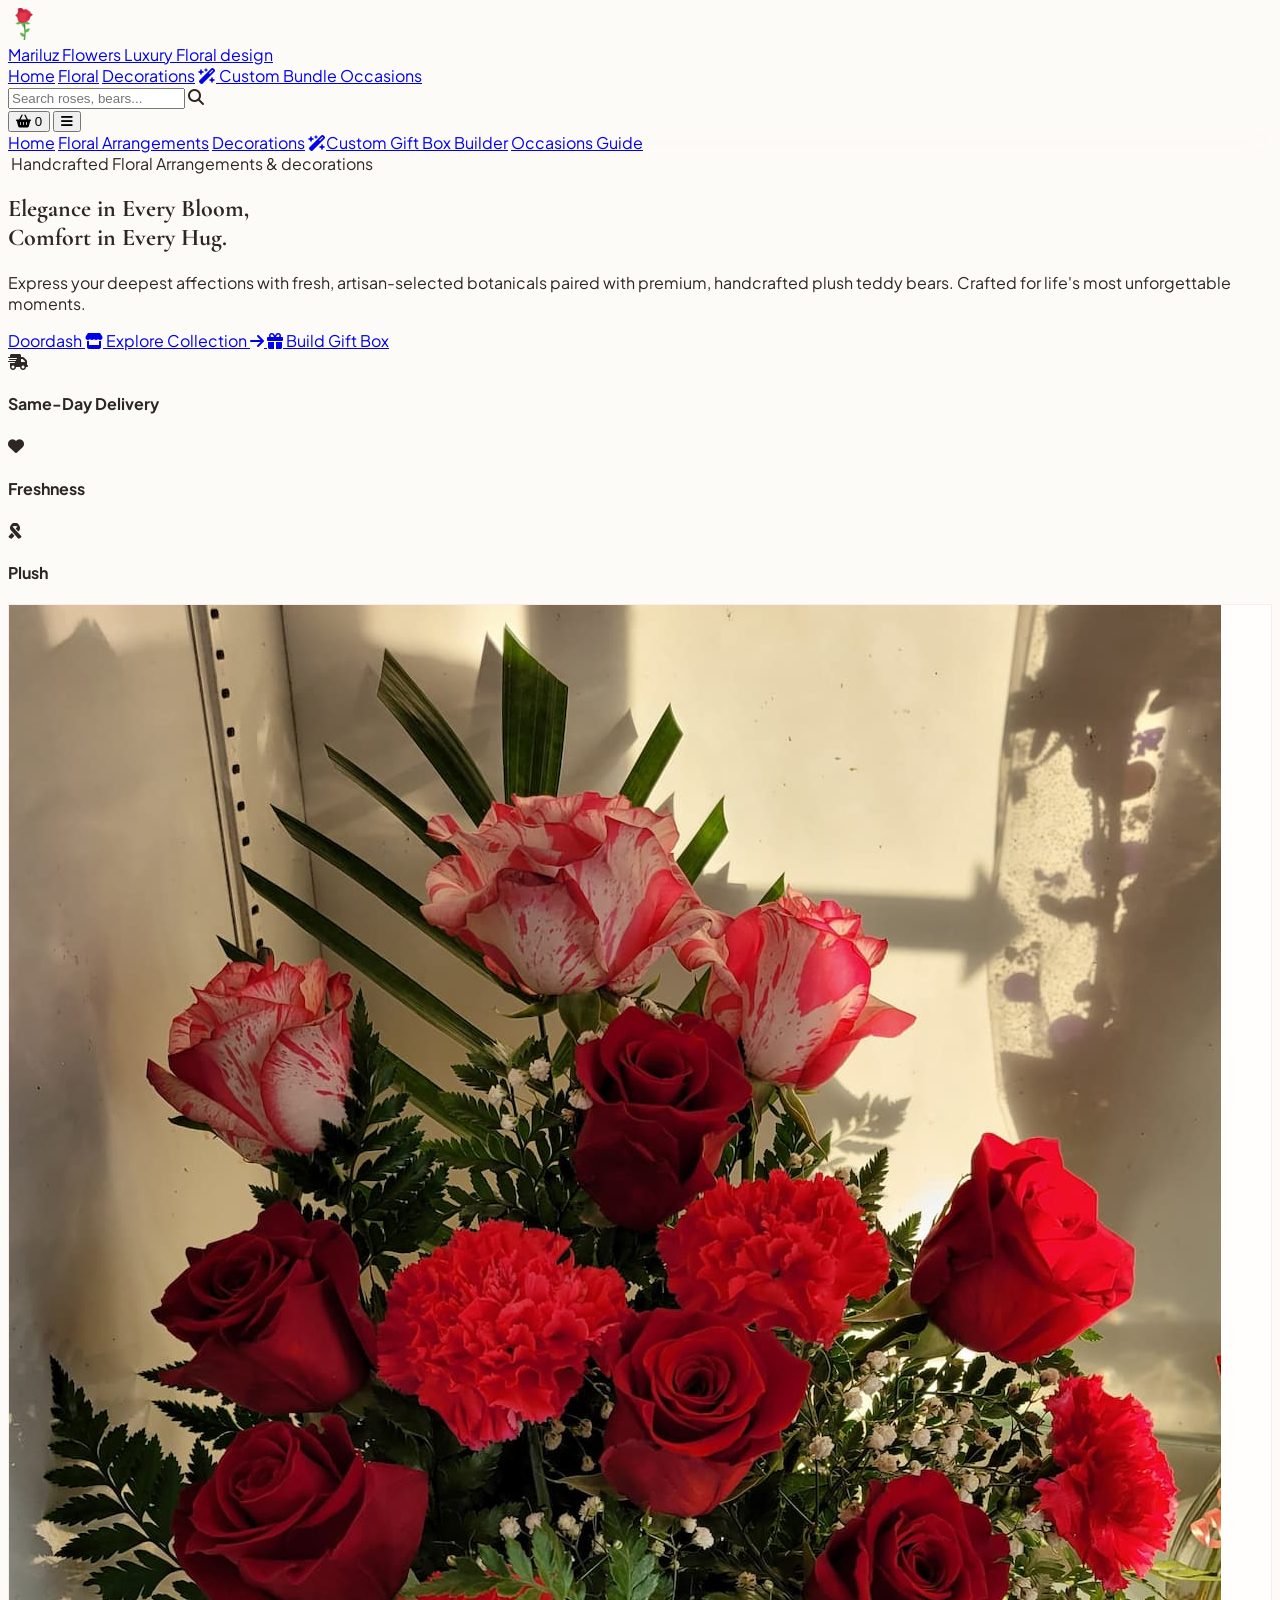
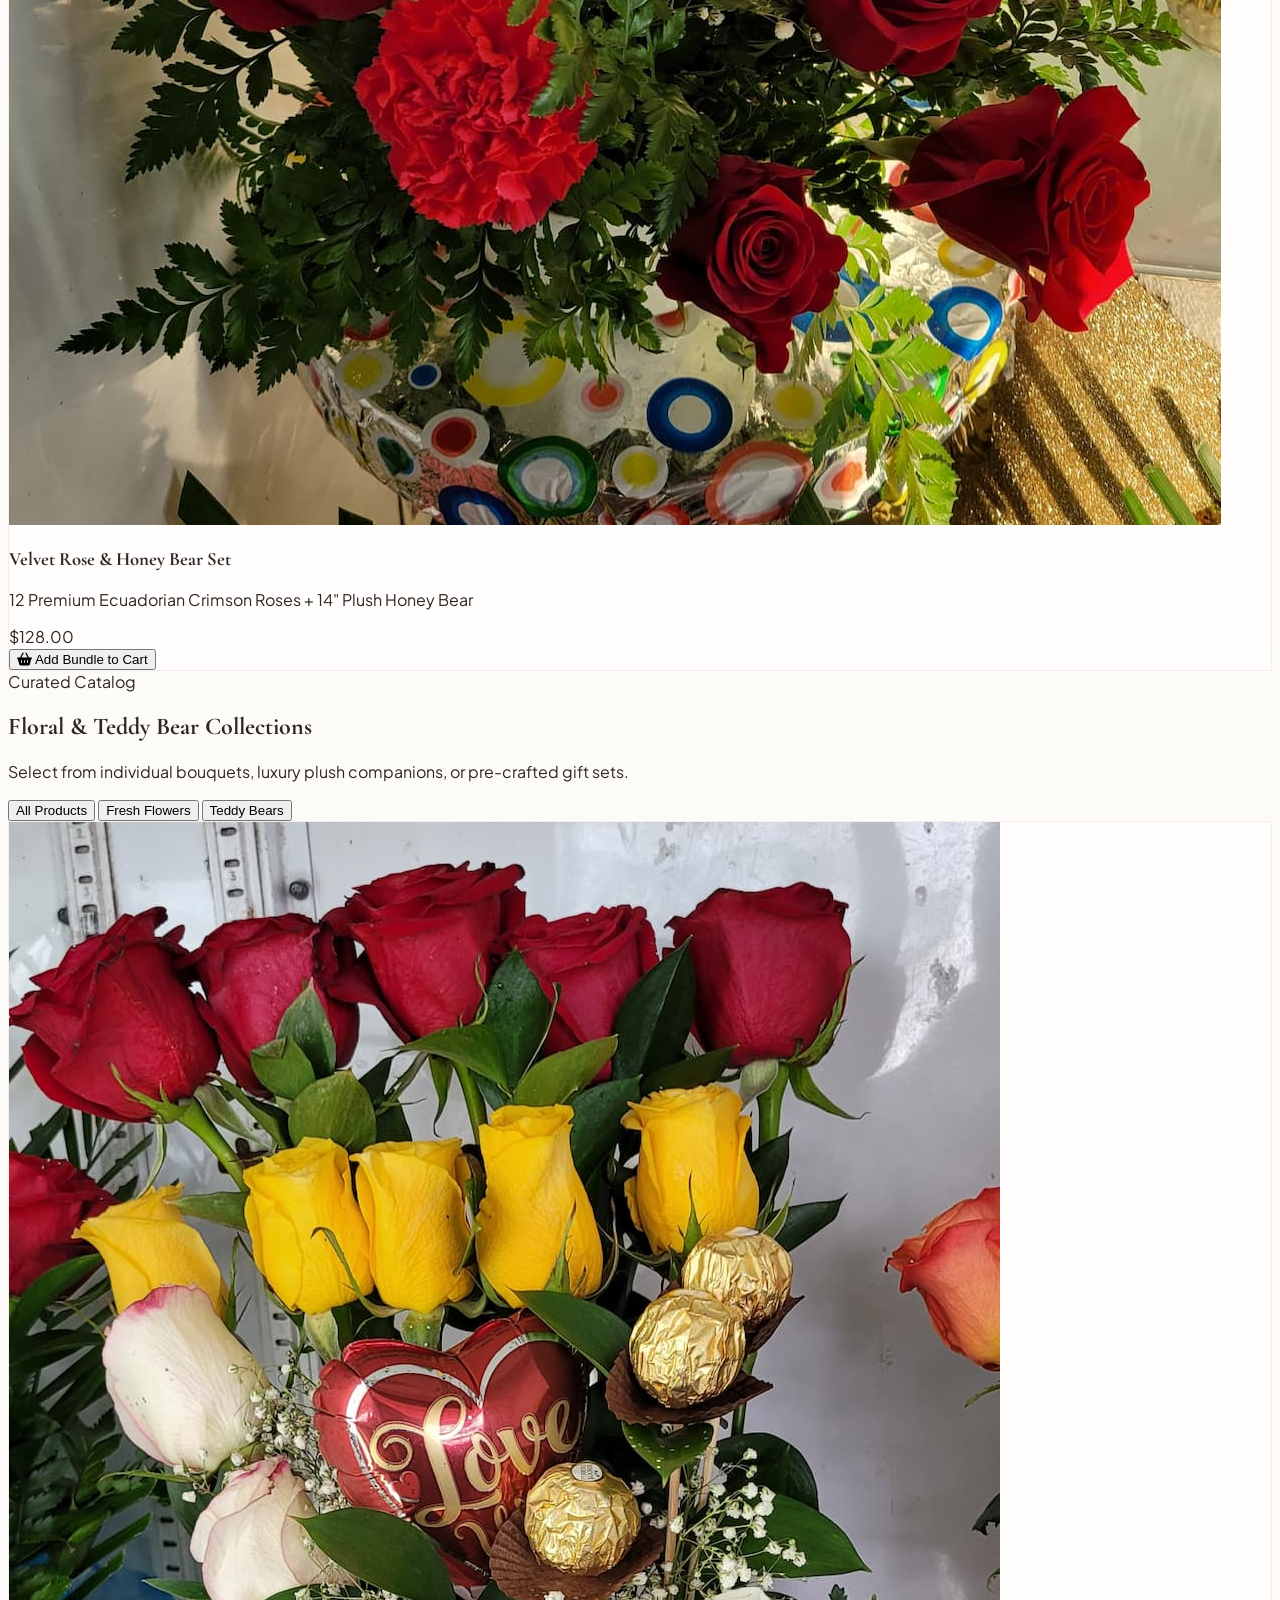
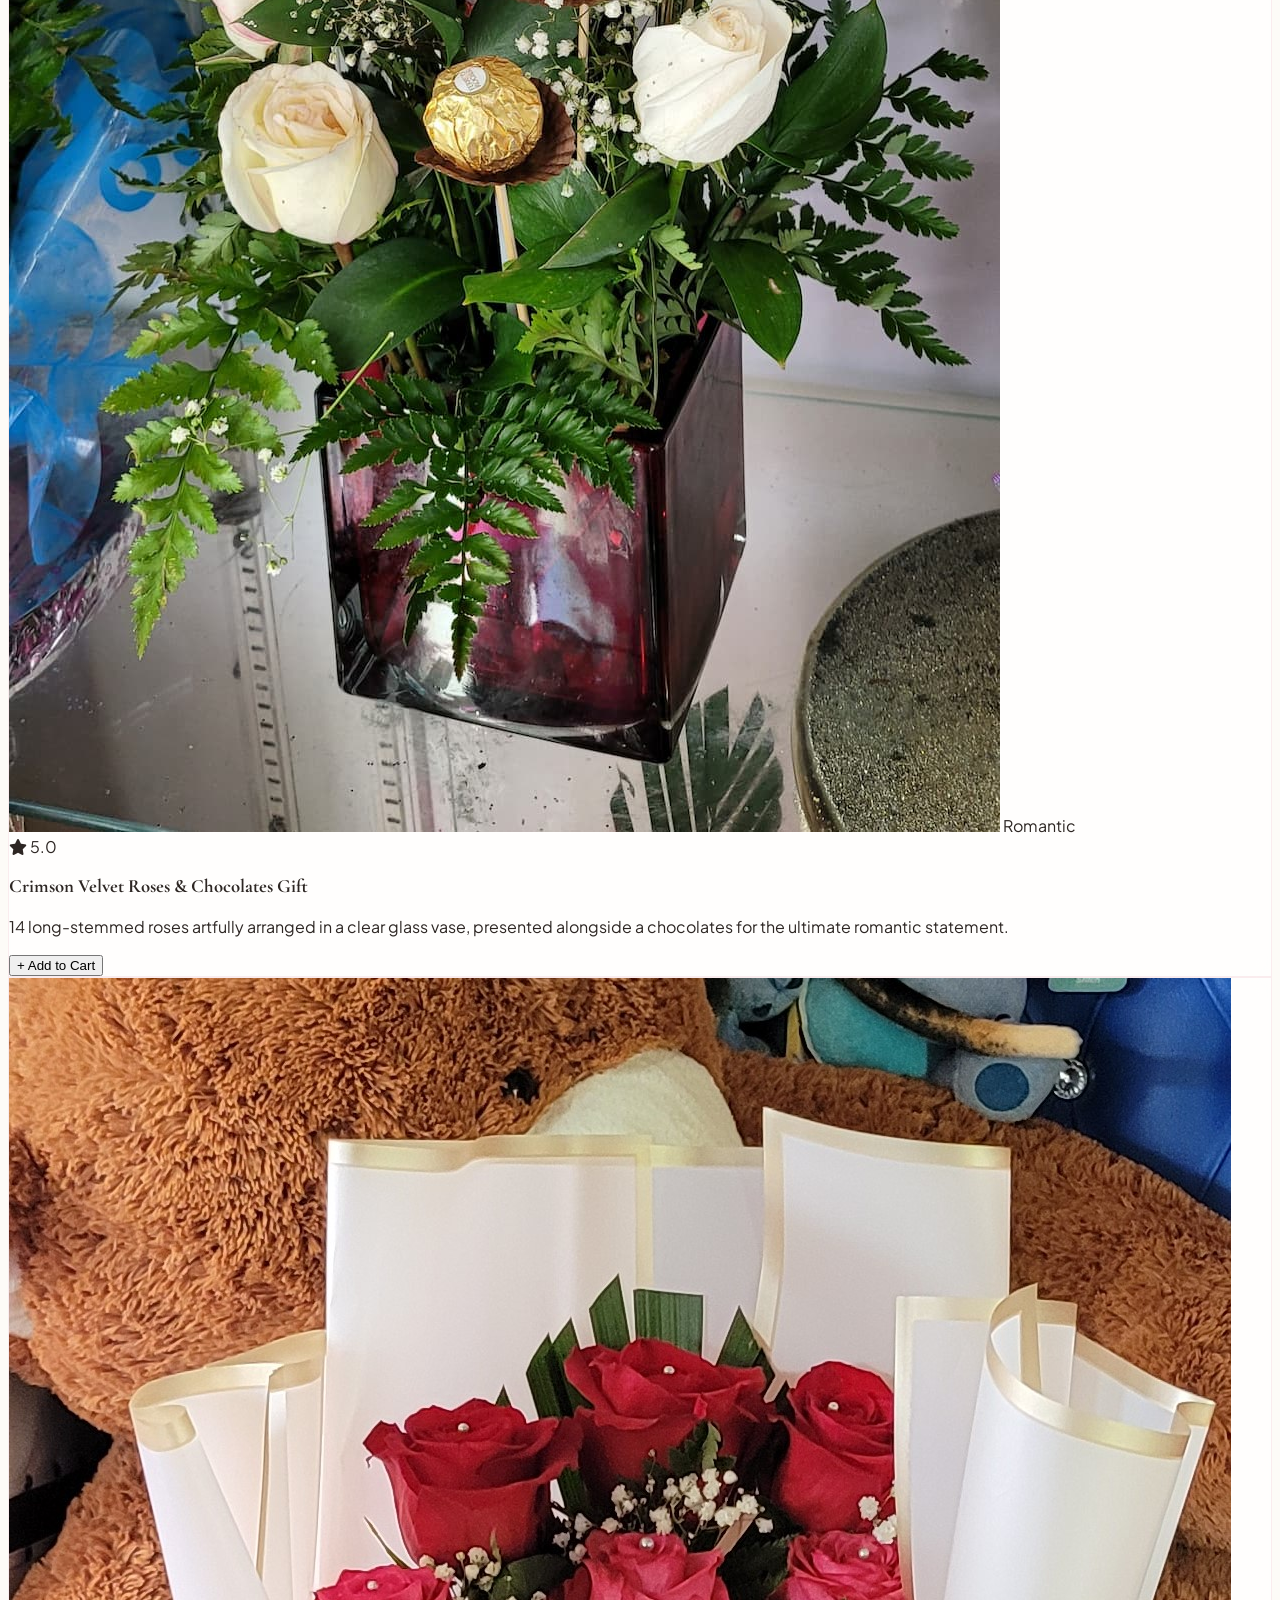
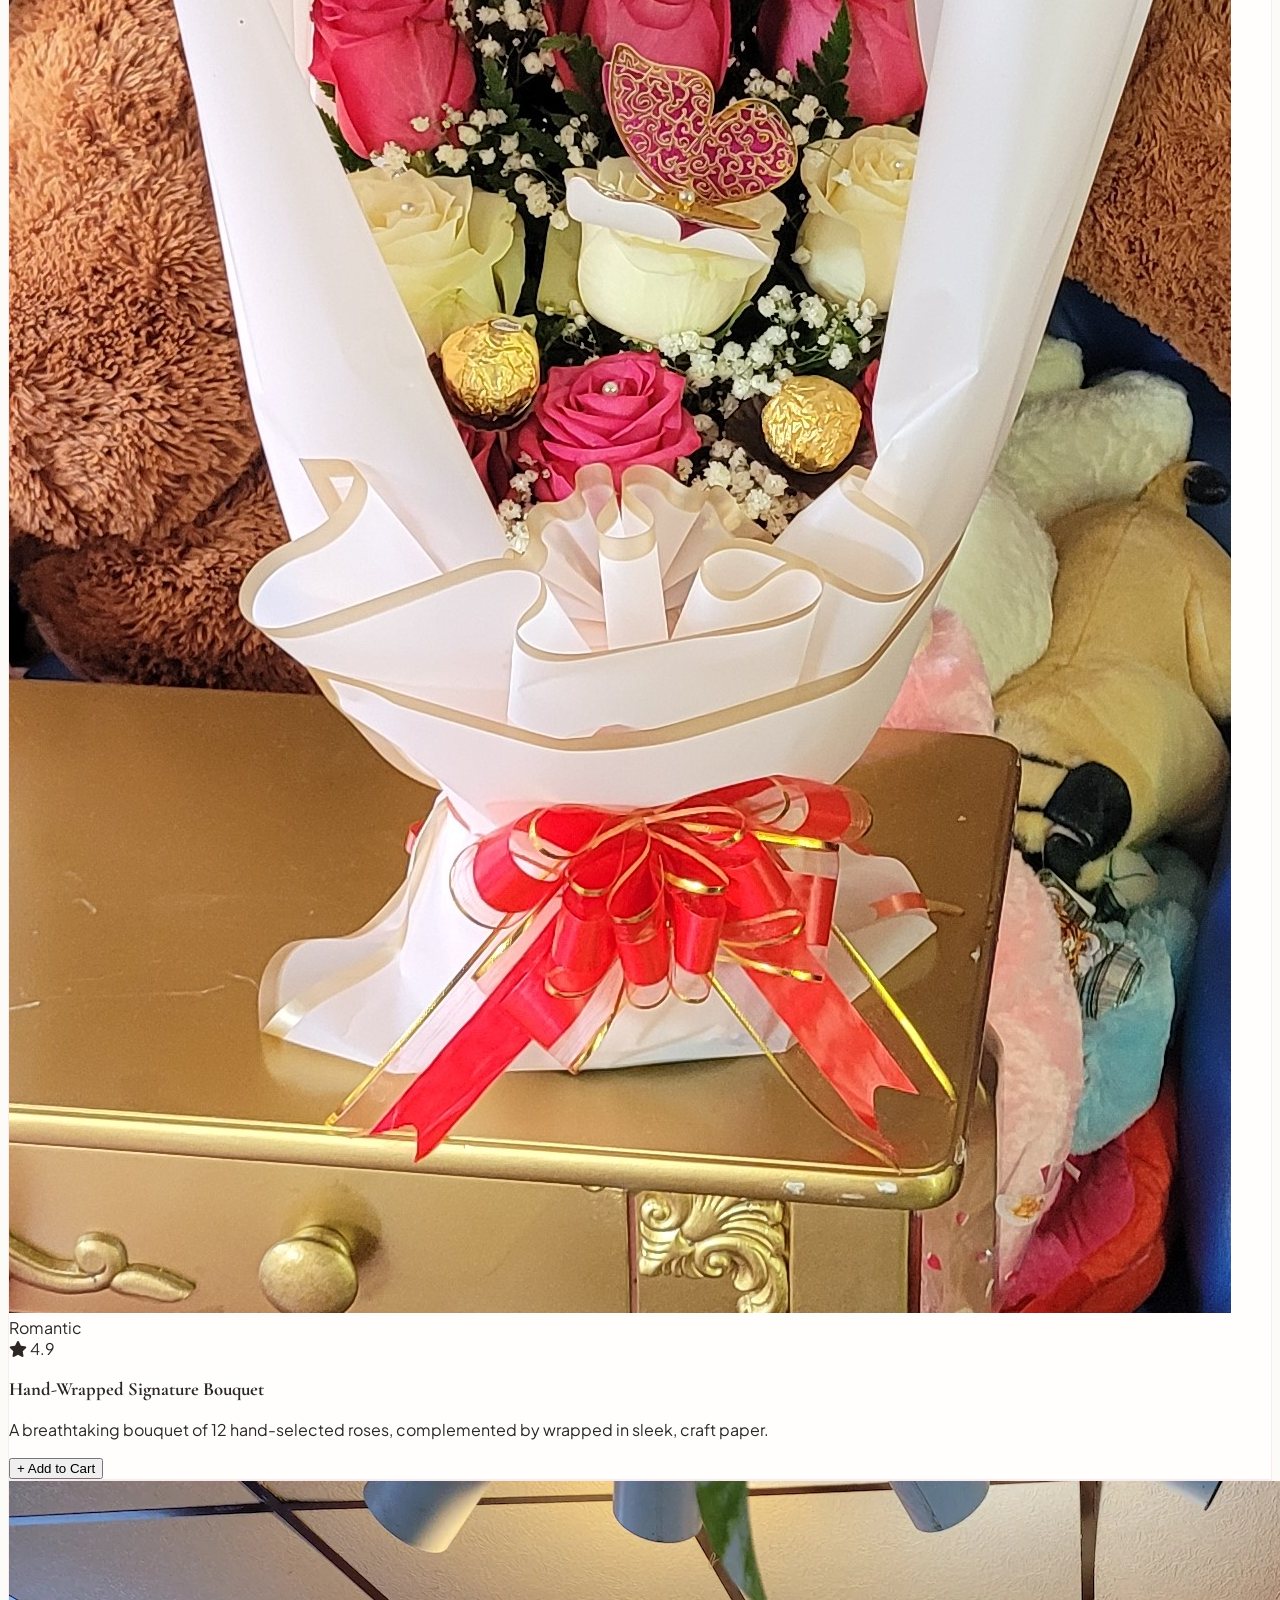
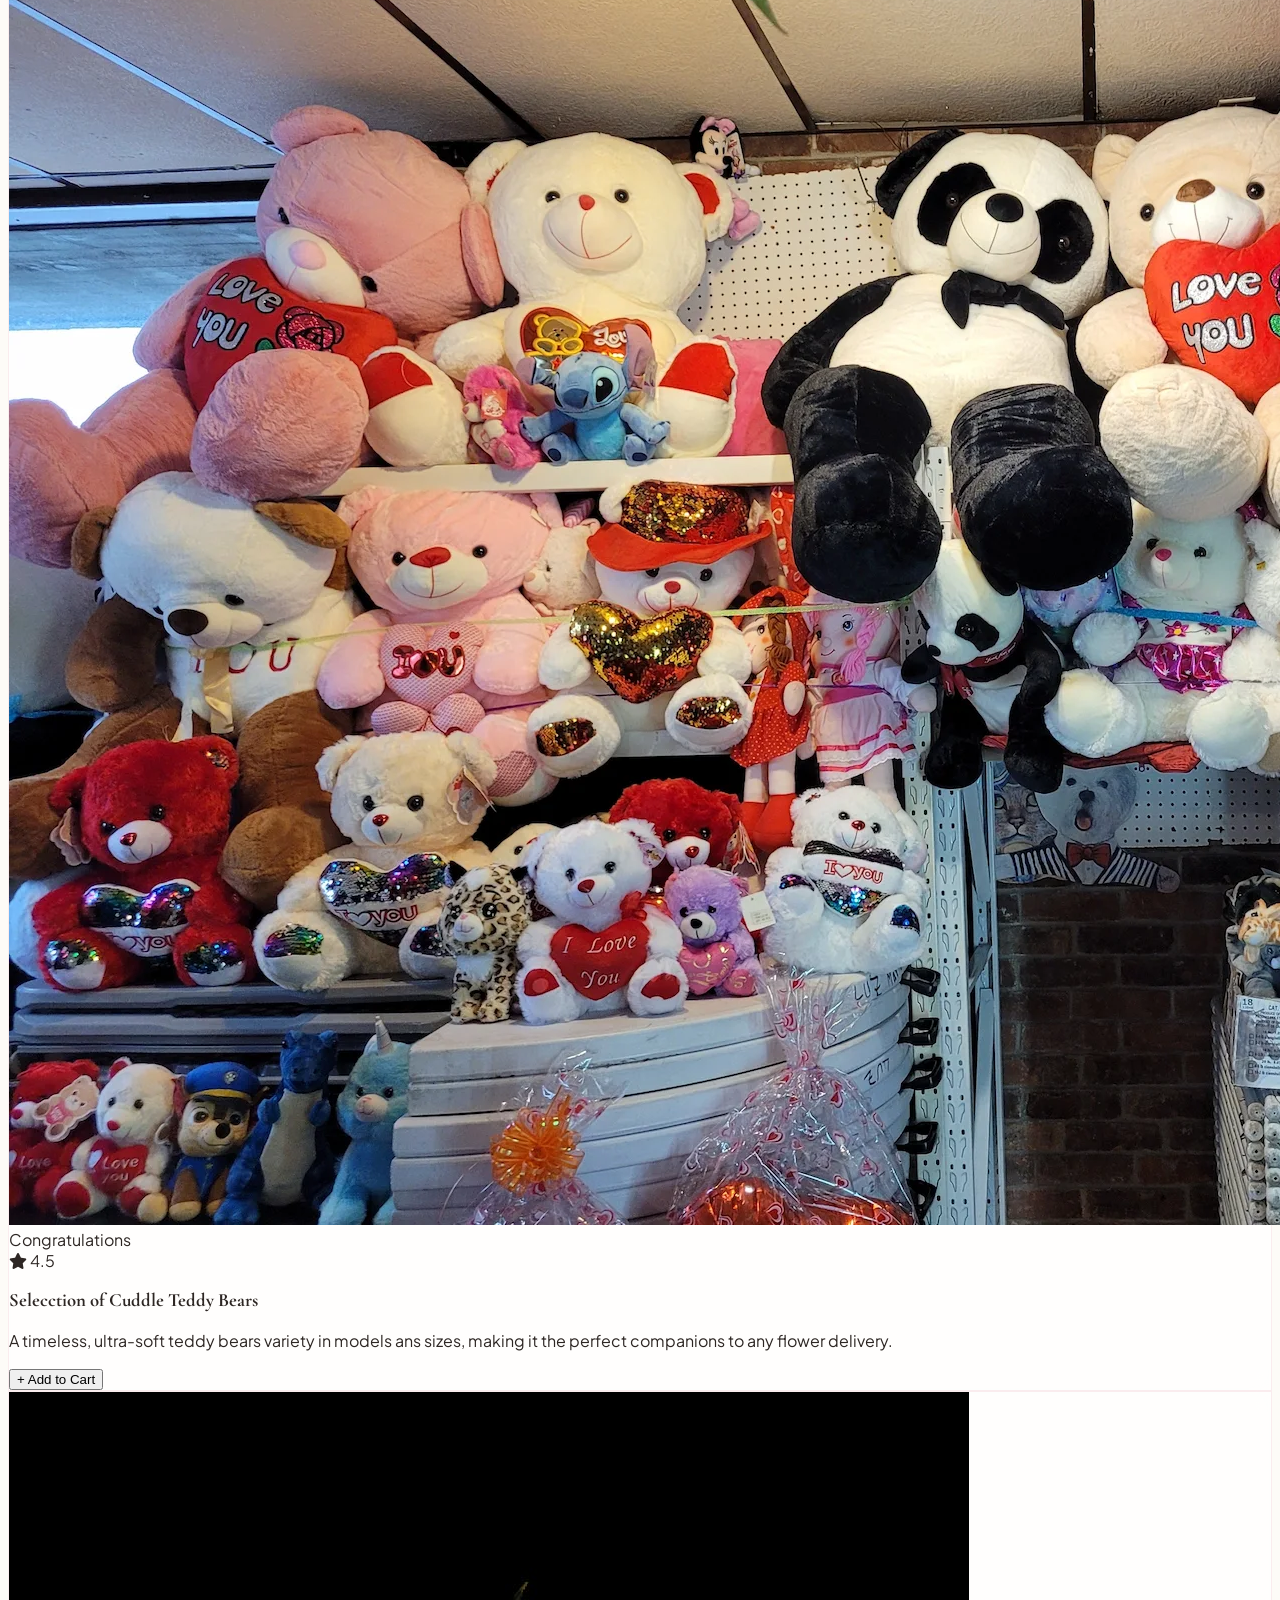
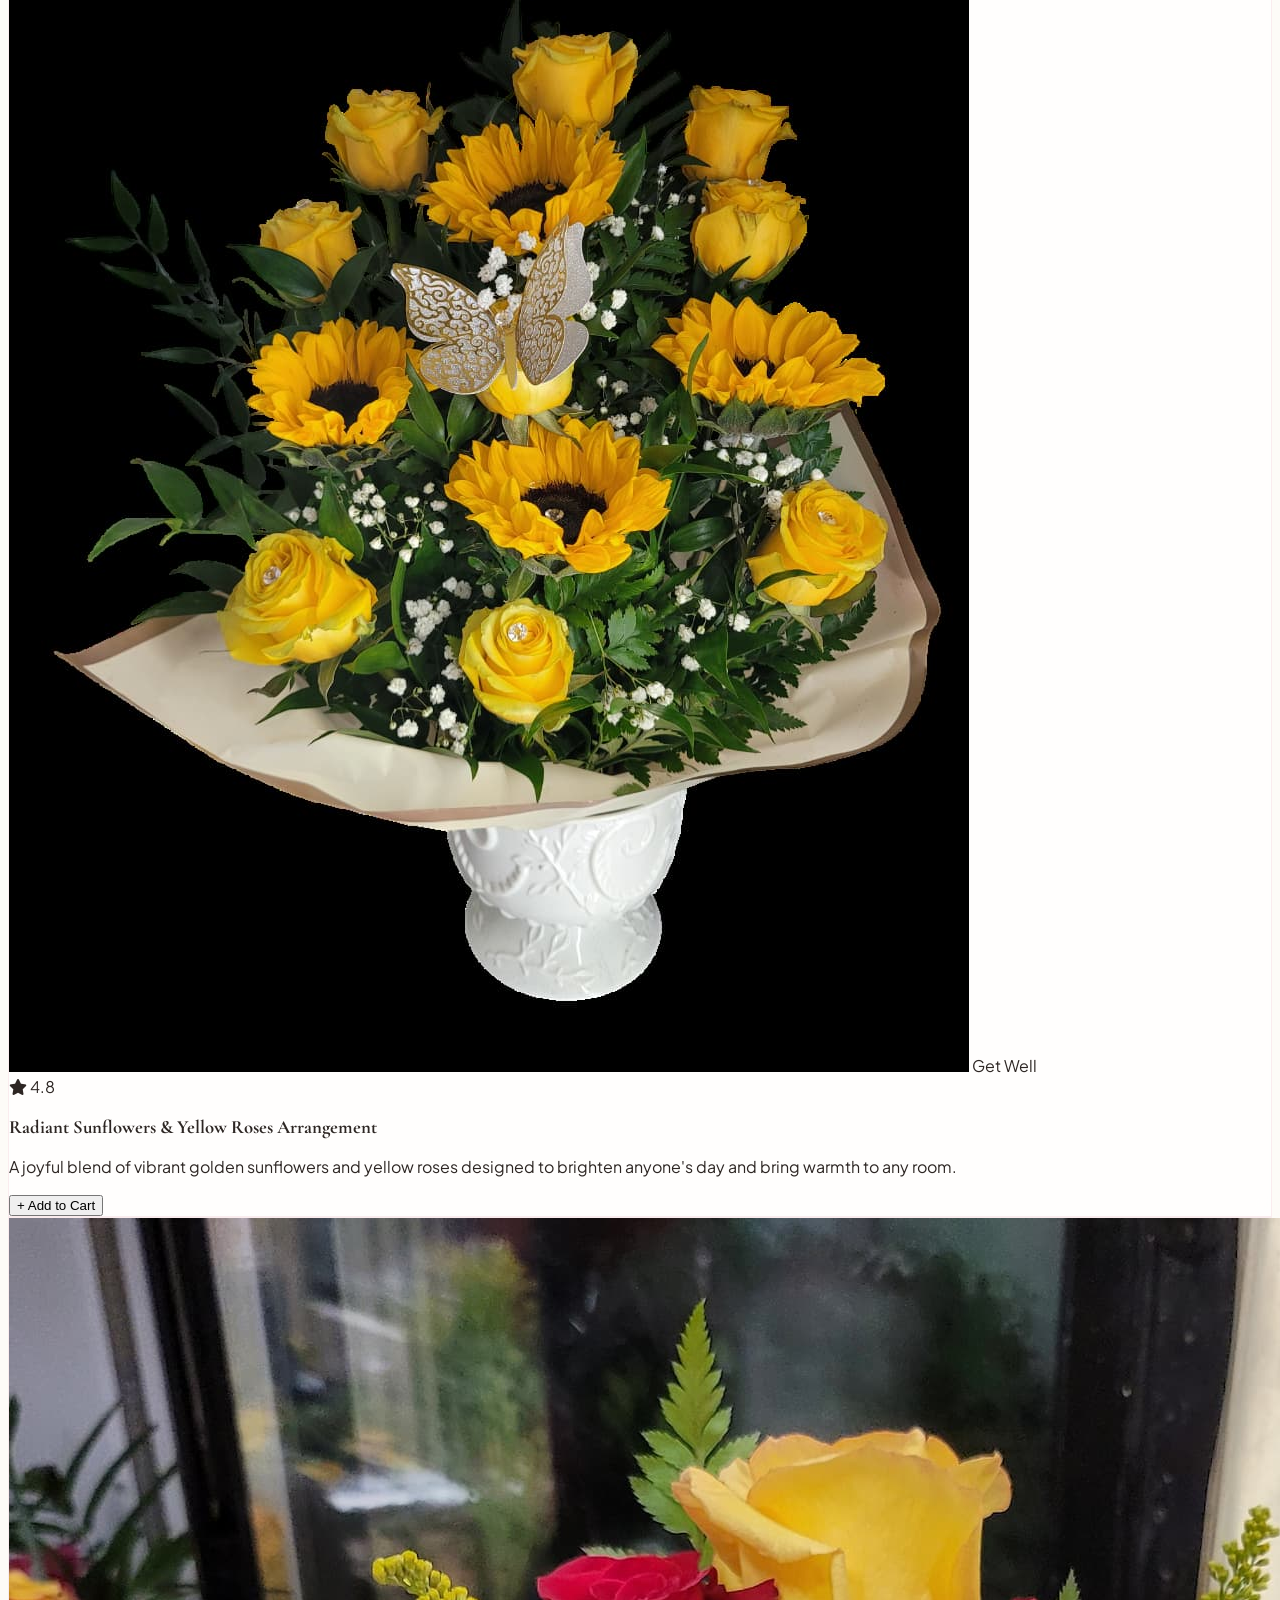
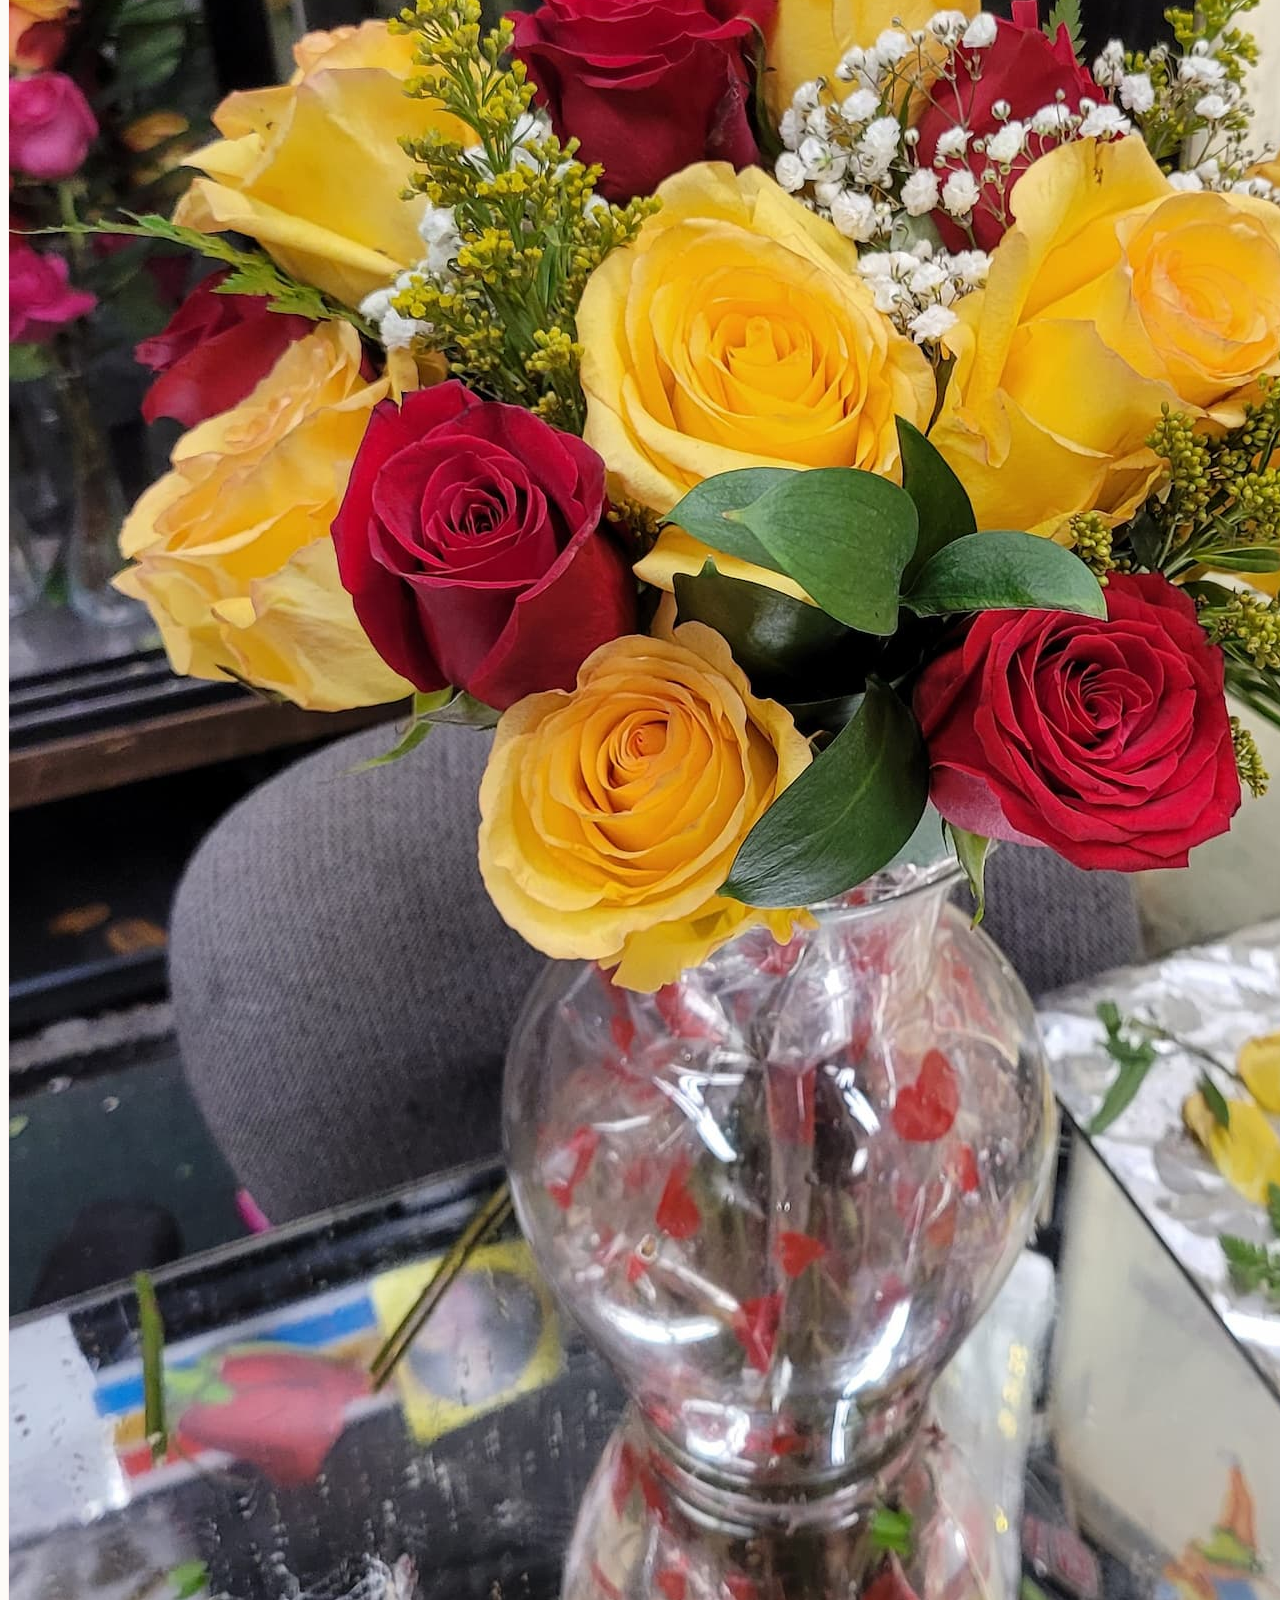
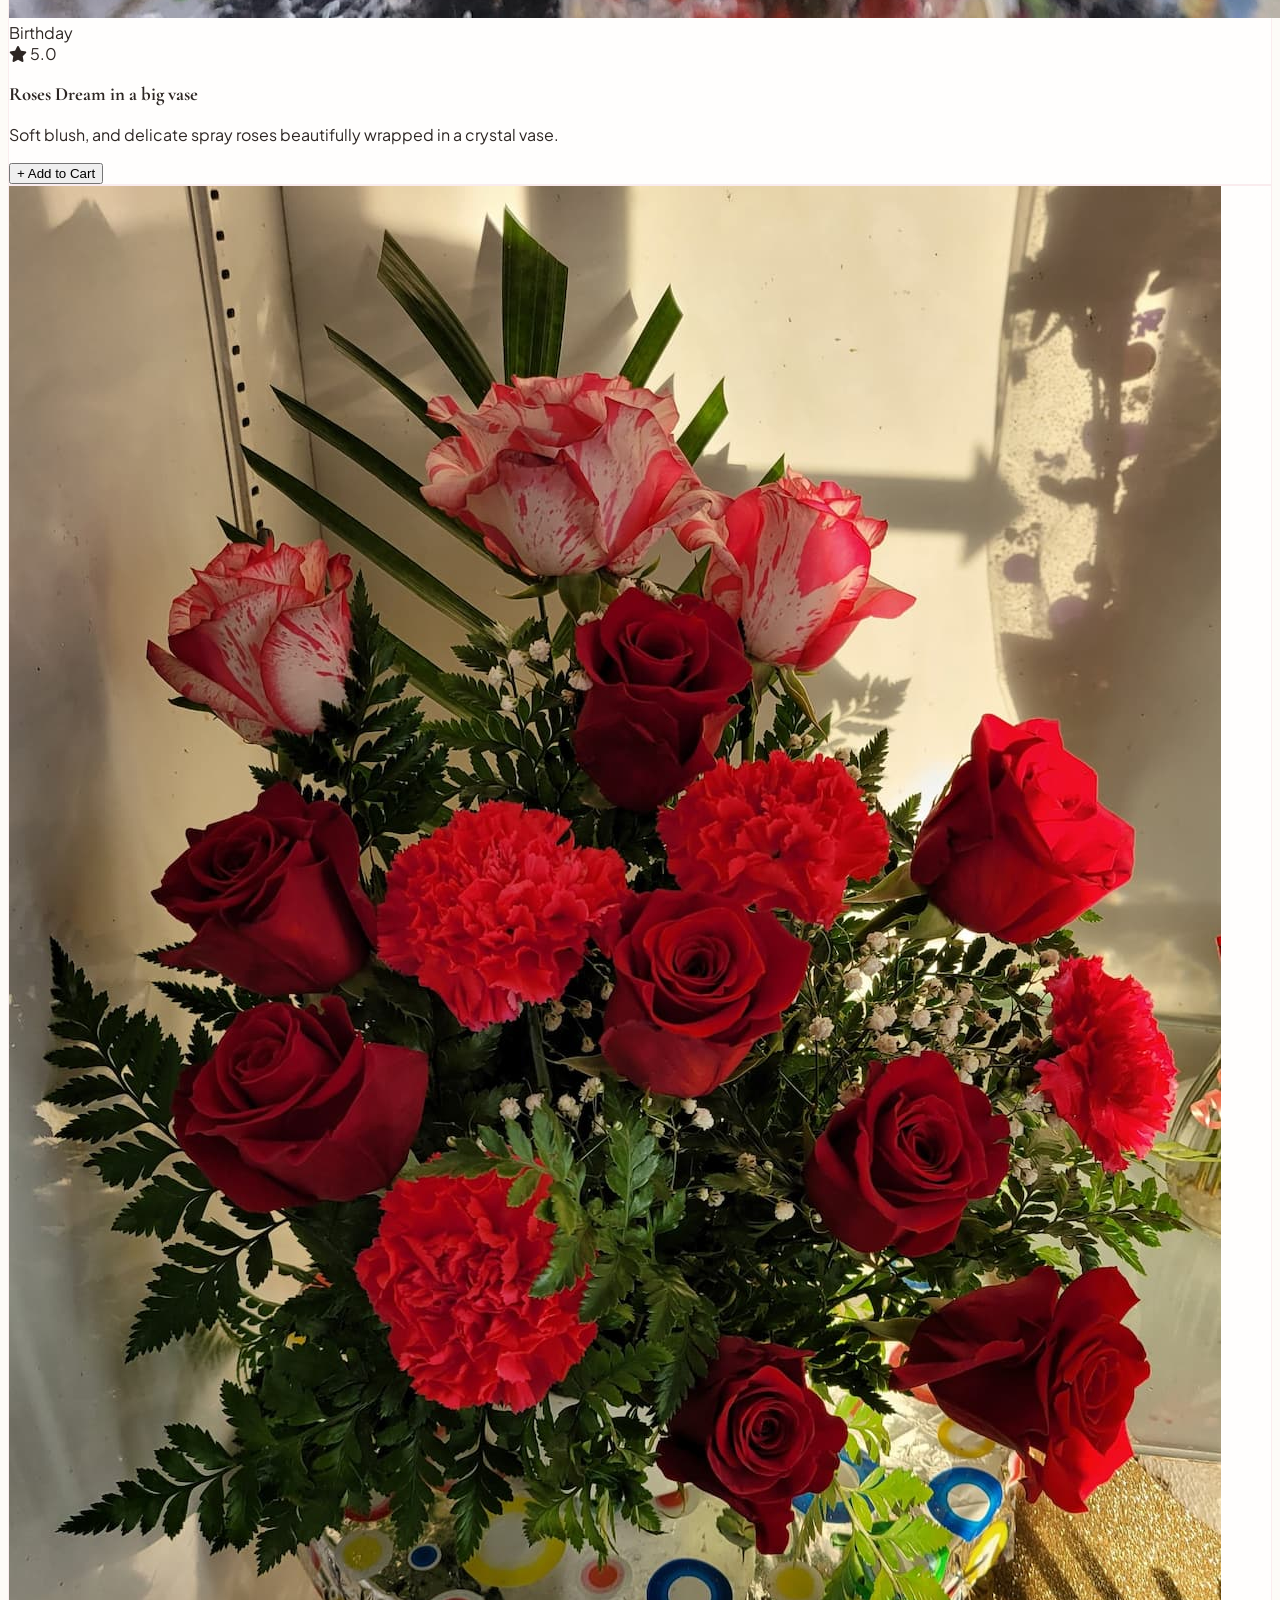
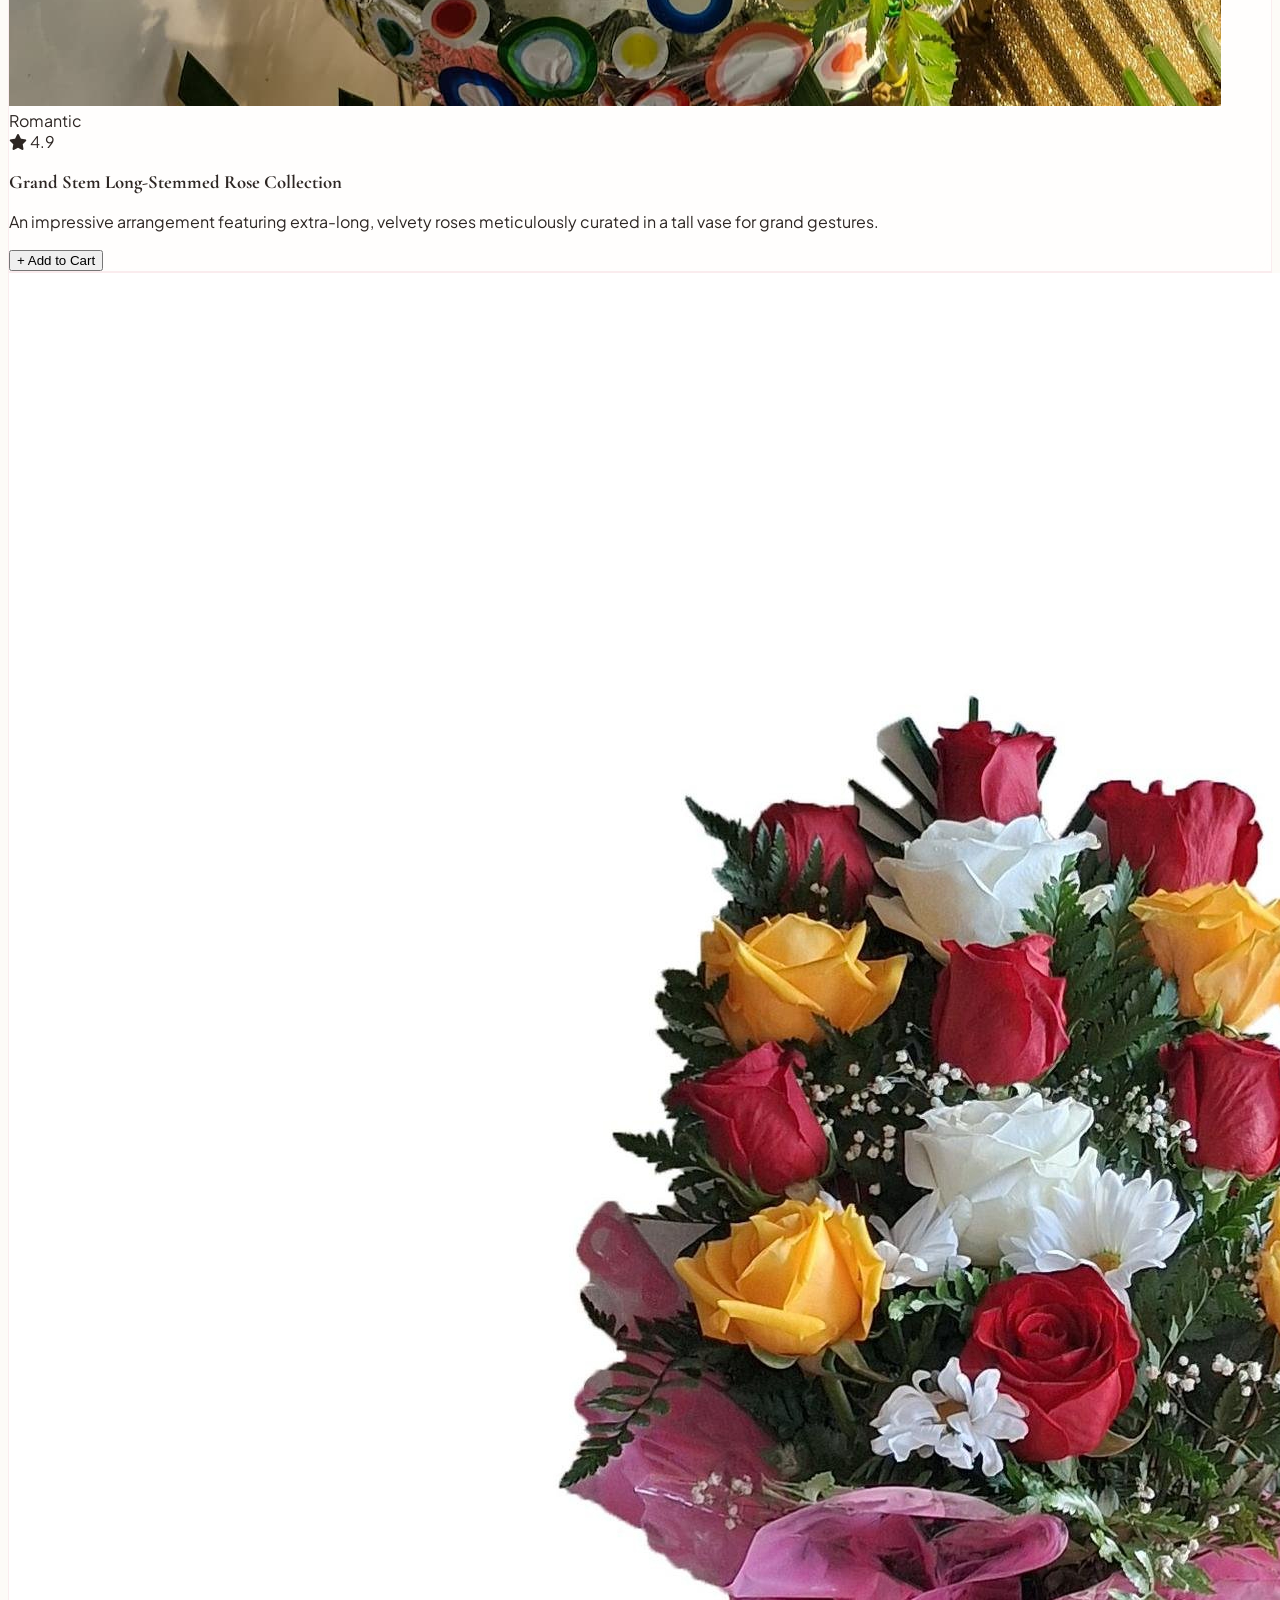
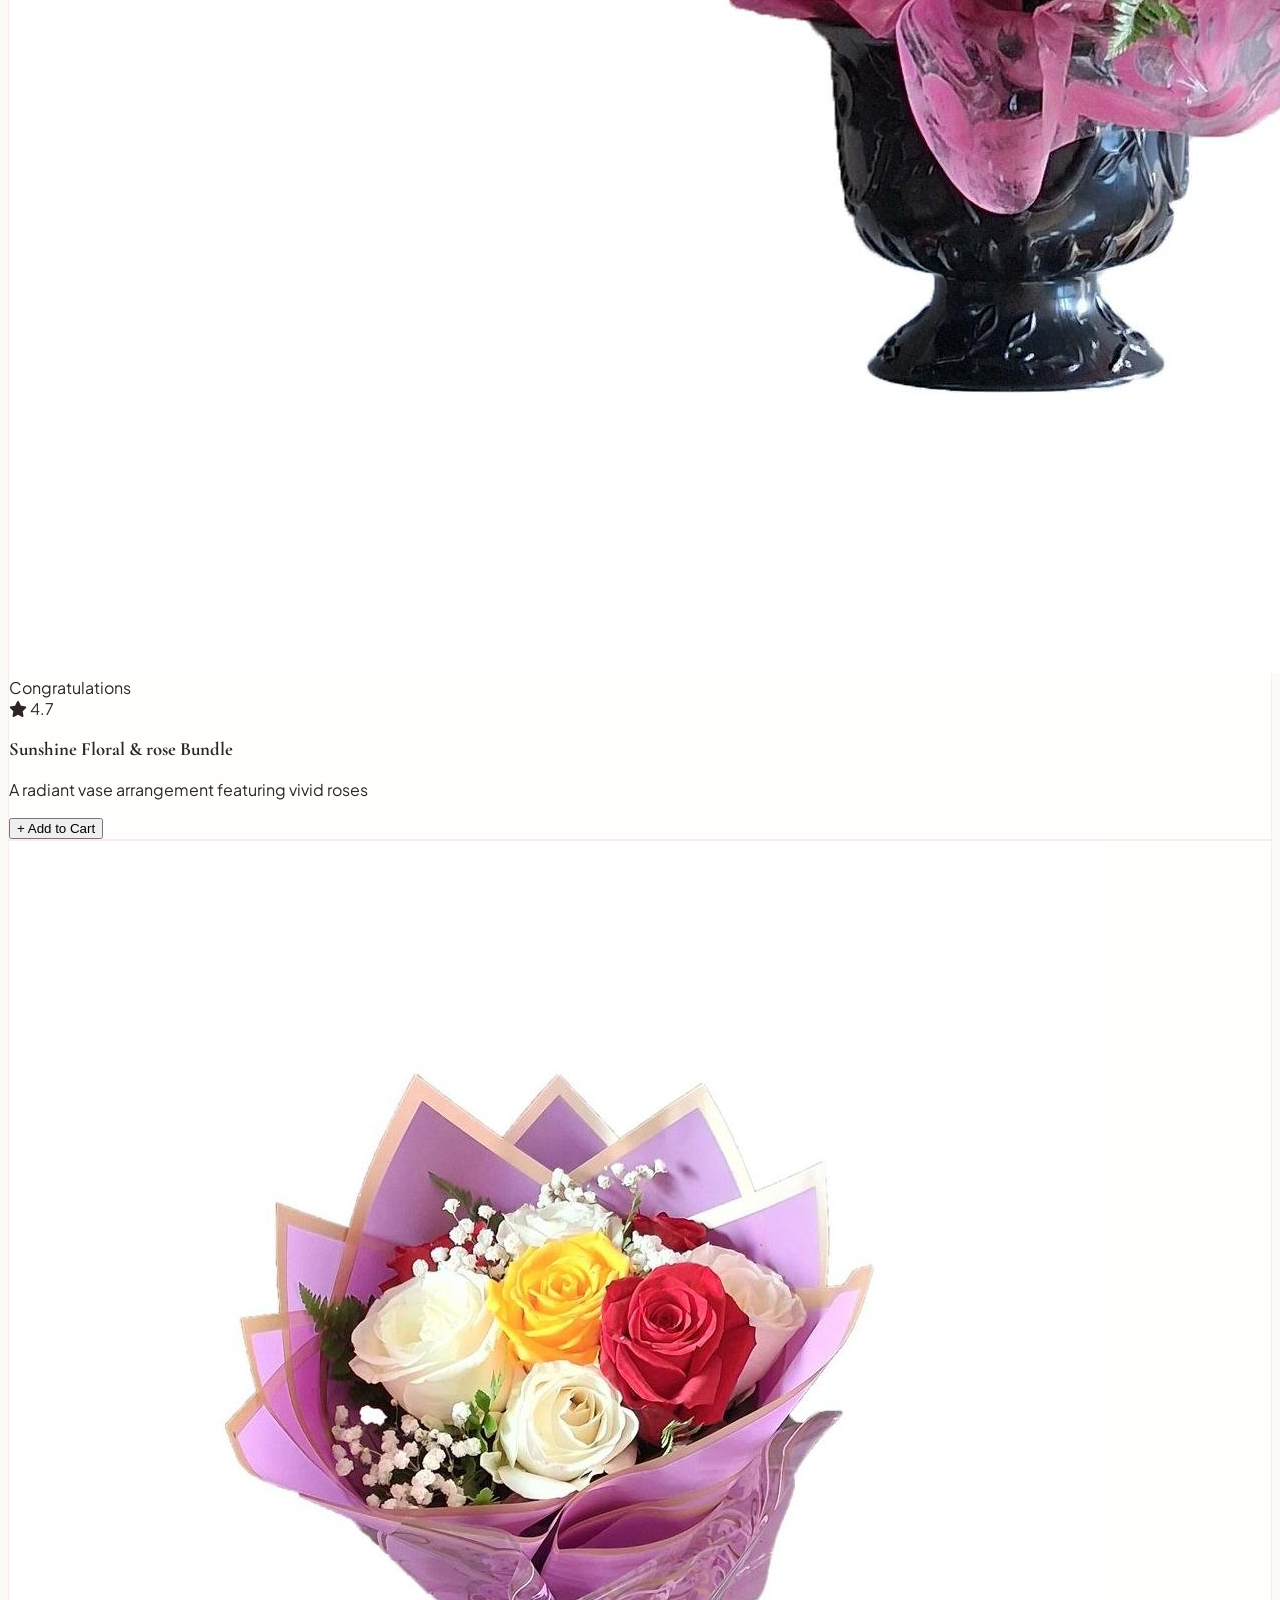
==== commit 2c4acb31: "phone links" ====
--- a/index.html
+++ b/index.html
@@ -515,7 +515,10 @@
                         </a>
                     </li>
                     <li class="flex items-center gap-2">
-                        <i class="fa-solid fa-phone text-bloom-500"></i> (401) 490-0987
+                        <a href="tel:4014900987" class="flex items-center gap-2 text-slate-700 hover:text-bloom-600 transition-colors">
+                            <i class="fa-solid fa-phone text-bloom-500"></i>
+                            <span>(401) 490-0987</span>
+                        </a>
                     </li>
                     <li>                                                            
                         <a target="_blank" aria-label="148 Webster Avenue location" href="https://www.google.com/maps/place/Mariluz+flowers+and+party+store/@41.8116459,-71.4498036,190m/data=!3m1!1e3!4m6!3m5!1s0x89e445d3ef99d48b:0xcc266418ea446025!8m2!3d41.8116891!4d-71.4496398!16s%2Fg%2F11ngtk45c9?entry=ttu&g_ep=EgoyMDI2MDkyMy4wIKXMDSoASAFQAw%3D%3D" class="hover:text-white transition-colors flex items-center gap-2">
@@ -523,7 +526,10 @@
                         </a>
                     </li>
                     <li class="flex items-center gap-2">
-                        <i class="fa-solid fa-phone text-bloom-500"></i> (401) 865-6177
+                        <a href="tel:4018656177" class="flex items-center gap-2 text-slate-700 hover:text-bloom-600 transition-colors">
+                            <i class="fa-solid fa-phone text-bloom-500"></i>
+                            <span>(401) 865-6177</span>
+                        </a>
                     </li>
                 </ul>
             </div>
